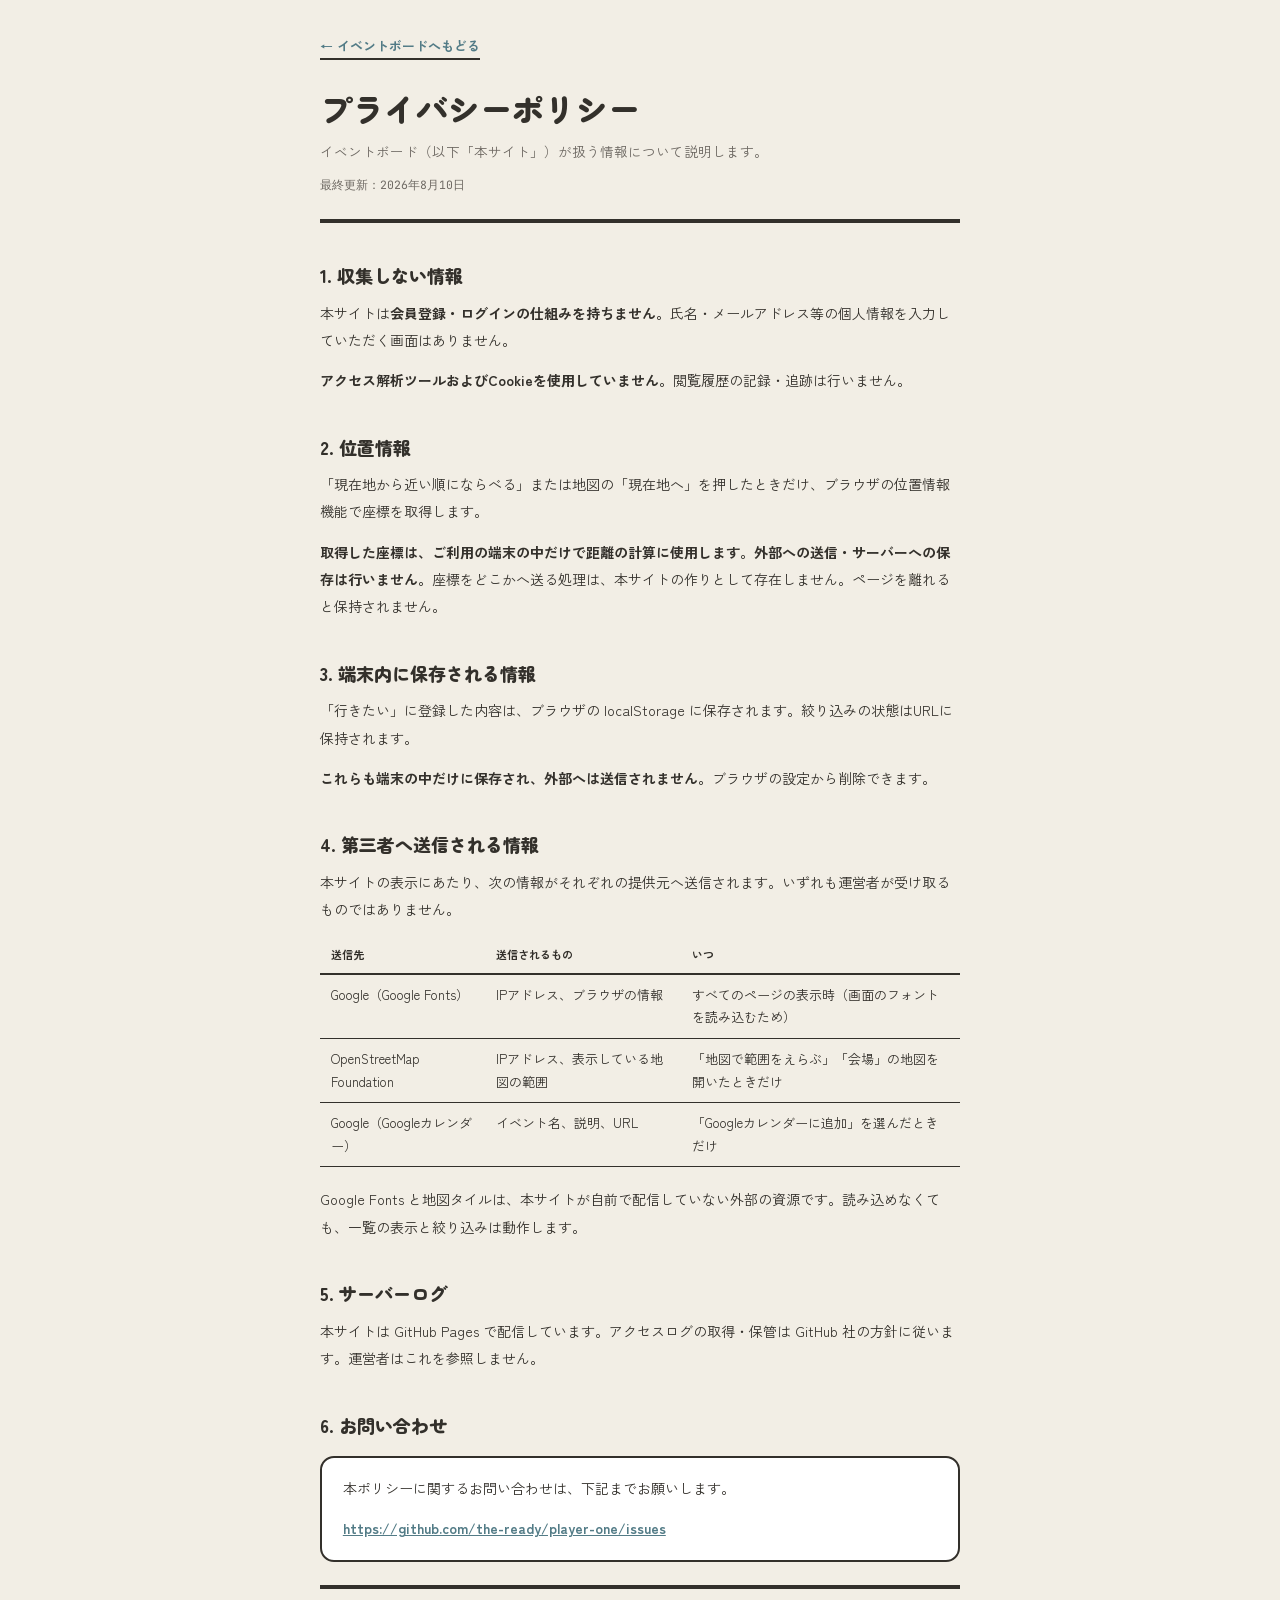
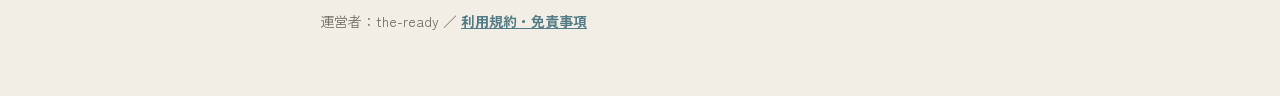
==== privacy.html @ bc2c2dff "init" ====
<!doctype html>
<html lang="ja">
  <head>
    <meta charset="UTF-8" />
    <meta name="color-scheme" content="light" />
    <meta name="viewport" content="width=device-width, initial-scale=1.0" />
    <title>プライバシーポリシー｜イベントボード</title>
    <meta
      name="description"
      content="イベントボードのプライバシーポリシー。位置情報・お気に入りの扱いと、ページの表示にあたって第三者に送信される情報を記載しています。"
    />
    <meta name="theme-color" content="#F1E6CC" />
    <link rel="icon" type="image/svg+xml" href="assets/favicon.svg" />
    <link rel="icon" href="assets/favicon.ico" sizes="any" />
    <link rel="apple-touch-icon" href="assets/apple-touch-icon.png" />

    <link rel="preconnect" href="https://fonts.googleapis.com" />
    <link rel="preconnect" href="https://fonts.gstatic.com" crossorigin />
    <link
      href="https://fonts.googleapis.com/css2?family=Zen+Maru+Gothic:wght@700;900&family=Zen+Kaku+Gothic+New:wght@400;500;700&family=JetBrains+Mono:wght@400;700&display=swap"
      rel="stylesheet"
    />
    <link rel="stylesheet" href="assets/app.css" />
  </head>
  <body>
    <a class="skip-link" href="#mainContent">本文へスキップ</a>

    <main class="legal" id="mainContent">
      <a class="legal-back" href="./">← イベントボードへもどる</a>

      <h1>プライバシーポリシー</h1>
      <p class="legal-lead">
        イベントボード（以下「本サイト」）が扱う情報について説明します。
      </p>
      <p class="legal-updated">最終更新：2026年8月10日</p>

      <h2>1. 収集しない情報</h2>
      <p>
        本サイトは<strong>会員登録・ログインの仕組みを持ちません。</strong>氏名・メールアドレス等の個人情報を入力していただく画面はありません。
      </p>
      <p>
        <strong>アクセス解析ツールおよびCookieを使用していません。</strong
        >閲覧履歴の記録・追跡は行いません。
      </p>

      <h2>2. 位置情報</h2>
      <p>
        「現在地から近い順にならべる」または地図の「現在地へ」を押したときだけ、ブラウザの位置情報機能で座標を取得します。
      </p>
      <p>
        <strong
          >取得した座標は、ご利用の端末の中だけで距離の計算に使用します。外部への送信・サーバーへの保存は行いません。</strong
        >座標をどこかへ送る処理は、本サイトの作りとして存在しません。ページを離れると保持されません。
      </p>

      <h2>3. 端末内に保存される情報</h2>
      <p>
        「行きたい」に登録した内容は、ブラウザの localStorage
        に保存されます。絞り込みの状態はURLに保持されます。
      </p>
      <p>
        <strong>これらも端末の中だけに保存され、外部へは送信されません。</strong
        >ブラウザの設定から削除できます。
      </p>

      <h2>4. 第三者へ送信される情報</h2>
      <p>
        本サイトの表示にあたり、次の情報がそれぞれの提供元へ送信されます。いずれも運営者が受け取るものではありません。
      </p>
      <div class="legal-table-wrap">
        <table>
          <thead>
            <tr>
              <th>送信先</th>
              <th>送信されるもの</th>
              <th>いつ</th>
            </tr>
          </thead>
          <tbody>
            <tr>
              <td>Google（Google Fonts）</td>
              <td>IPアドレス、ブラウザの情報</td>
              <td>すべてのページの表示時（画面のフォントを読み込むため）</td>
            </tr>
            <tr>
              <td>OpenStreetMap Foundation</td>
              <td>IPアドレス、表示している地図の範囲</td>
              <td>「地図で範囲をえらぶ」「会場」の地図を開いたときだけ</td>
            </tr>
            <tr>
              <td>Google（Googleカレンダー）</td>
              <td>イベント名、説明、URL</td>
              <td>「Googleカレンダーに追加」を選んだときだけ</td>
            </tr>
          </tbody>
        </table>
      </div>
      <p>
        Google Fonts
        と地図タイルは、本サイトが自前で配信していない外部の資源です。読み込めなくても、一覧の表示と絞り込みは動作します。
      </p>

      <h2>5. サーバーログ</h2>
      <p>
        本サイトは GitHub Pages で配信しています。アクセスログの取得・保管は
        GitHub 社の方針に従います。運営者はこれを参照しません。
      </p>

      <h2>6. お問い合わせ</h2>
      <div class="callout">
        <p>本ポリシーに関するお問い合わせは、下記までお願いします。</p>
        <p>
          <a
            href="https://github.com/the-ready/player-one/issues"
            target="_blank"
            rel="noopener noreferrer"
            >https://github.com/the-ready/player-one/issues</a
          >
        </p>
      </div>

      <p class="legal-foot">
        運営者：the-ready ／ <a href="terms.html">利用規約・免責事項</a>
      </p>
    </main>
  </body>
</html>
---- assets/app.css ----
/* イベントボード。
   以前は index.html にインラインで持っていたが、1ファイルに CSS 666行と JS 2,290行が
   同居していて、1行直すだけで173KBのファイルが差分に載る状態だった。
   役割ごとに分けて、ブラウザのキャッシュ粒度もレビューの単位もそろえる。 */

:root {
  color-scheme: light;
  --ink: #33302b;
  --paper: #f2eee5;
  --card: #ffffff;
  --line: #33302b;
  --text: #33302b;
  --text-soft: #6b6660;
  --text-faint: #6f6a64;
  --pink: #b3566e;
  --pink-tint: #f0dfe3;
  --sunny: #906d2c;
  --sunny-tint: #f1e6cc;
  --sky: #527b86;
  --sky-tint: #e1eaec;
  --grape: #7b6b9b;
  --grape-tint: #e8e3ef;
  --lime: #637a55;
  --lime-tint: #e4eae0;
  --tangerine: #a36644;
  --tangerine-tint: #f0e1d5;
  --coral: #ac6058;
  --coral-tint: #efdedc;
  --teal: #4b7e72;
  --teal-tint: #deeae7;
  --font-display: "Zen Maru Gothic", sans-serif;
  --font-body: "Zen Kaku Gothic New", sans-serif;
  --font-mono: "JetBrains Mono", monospace;
  /* 最小文字サイズ。日本語は同じptでもラテン文字より潰れるので、
     ラベル・タグ類も11pxを下限にする（以前は9.5〜10pxが混在していた）。 */
  --fs-tag: 11px;
}
/* ダークモード用の上書きは持たない。:root と <meta name="color-scheme"> の
   両方で light を宣言しているため、OSがダークでもUAはライトのまま描画する。 */
* {
  box-sizing: border-box;
}
html,
body {
  margin: 0;
  padding: 0;
  overflow-anchor: none;
}
body {
  background: var(--paper);
  color: var(--text);
  font-family: var(--font-body);
  line-height: 1.6;
  -webkit-font-smoothing: antialiased;
}
a {
  color: inherit;
}
/* ブラウザ既定の button は text-align:center を持つため、地の文と混ぜて
   使う .place-link のようなボタンは、折り返した2行目だけが中央寄せに
   見えてしまう（1行に収まっている間は気づかない）。ボタン全種類で
   まとめて打ち消し、個々のボタンごとに直し忘れる再発を防ぐ。 */
button {
  font-family: inherit;
  cursor: pointer;
  text-align: left;
}
::selection {
  background: var(--pink);
  color: #fff;
}

/* ---------- フォーカス表示 ----------
   以前は :focus-visible のスタイルが1つも無く、検索欄では outline:none で
   フォーカスリングを消したうえ、代替が「右下にずれた影」だけだった。
   白い面にもインク色の面にも見えるよう、白＋インクの二重リングにする
   （選択中のチップは背景がインク色なので、単色のリングだと片方で消える）。 */
:focus-visible {
  outline: 3px solid #fff;
  outline-offset: 0;
  box-shadow: 0 0 0 6px var(--ink);
  border-radius: inherit;
}
/* マウス操作では出さない（クリックのたびにリングが出るのを避ける） */
:focus:not(:focus-visible) {
  outline: none;
}

.skip-link {
  position: absolute;
  left: 0.6rem;
  top: -100px;
  z-index: 100;
  background: var(--ink);
  color: #fff;
  padding: 0.7rem 1.1rem;
  border-radius: 0 0 12px 12px;
  font-weight: 700;
  font-size: 14px;
  text-decoration: none;
  transition: top 0.15s;
}
.skip-link:focus {
  top: 0;
}

/* ---------- header ---------- */
header.pop-header {
  position: relative;
  overflow: hidden;
  background: var(--sunny-tint);
  border-bottom: 4px solid var(--ink);
  padding: 2.6rem clamp(1rem, 4vw, 3rem) 2.2rem;
}
.blob {
  position: absolute;
  border-radius: 50%;
  opacity: 0.35;
  z-index: 0;
}
.b1 {
  width: 120px;
  height: 120px;
  background: var(--pink);
  top: -40px;
  right: 8%;
}
.b2 {
  width: 70px;
  height: 70px;
  background: var(--sky);
  bottom: -20px;
  right: 22%;
}
.b3 {
  width: 46px;
  height: 46px;
  background: var(--grape);
  top: 20px;
  right: 38%;
}
.b4 {
  width: 36px;
  height: 36px;
  background: var(--lime);
  bottom: 10px;
  left: 6%;
}
.header-inner {
  position: relative;
  z-index: 1;
  max-width: 1100px;
  margin: 0 auto;
}
.kicker-pop {
  display: inline-block;
  font-family: var(--font-mono);
  font-size: 11px;
  font-weight: 700;
  letter-spacing: 0.1em;
  background: var(--ink);
  color: #fff;
  padding: 0.3rem 0.7rem;
  border-radius: 999px;
  margin-bottom: 0.7rem;
}
h1.pop-title {
  font-family: var(--font-display);
  font-weight: 900;
  font-size: clamp(30px, 6vw, 52px);
  margin: 0 0 0.5rem;
  color: var(--ink);
  text-shadow: 3px 3px 0 var(--pink-tint);
  letter-spacing: 0.01em;
}
.pop-sub {
  font-size: 14px;
  color: #3a3a2e;
  max-width: 42em;
  margin: 0 0 1.1rem;
  font-weight: 500;
}
/* 背景が --sunny-tint なので --text-faint ではコントラスト比が4.5:1に届かない。
   1段濃い --text-soft（4.58:1）を使う。 */
.pop-disclaimer {
  font-size: 11px;
  color: var(--text-soft);
  max-width: 42em;
  margin: -0.7rem 0 1.1rem;
}
.stat-chips {
  display: flex;
  flex-wrap: wrap;
  gap: 0.6rem;
  align-items: center;
}
/* .tab-chip は押せるので min-height 44px を確保する。隣に並ぶ .stat-chip は
   押せないが、同じ行で高さがずれると不揃いに見えるので同じ寸法にそろえる。 */
.stat-chip {
  display: inline-flex;
  align-items: center;
  min-height: 44px;
  background: #fff;
  border: 3px solid var(--ink);
  border-radius: 999px;
  padding: 0.4rem 1rem;
  font-family: var(--font-mono);
  font-size: 12.5px;
  font-weight: 700;
  box-shadow: 3px 3px 0 var(--ink);
}
.stat-chip b {
  color: var(--pink);
  font-size: 15px;
}
.tab-group {
  display: flex;
  flex-wrap: wrap;
  gap: 0.6rem;
}
.tab-chip {
  display: inline-flex;
  align-items: center;
  min-height: 44px;
  background: #fff;
  border: 3px solid var(--ink);
  border-radius: 999px;
  color: var(--ink);
  padding: 0.4rem 1rem;
  font-family: var(--font-mono);
  font-size: 12.5px;
  font-weight: 700;
  box-shadow: 3px 3px 0 var(--ink);
  cursor: pointer;
}
.tab-chip[aria-selected="true"] {
  background: var(--ink);
  color: #fff;
}
.offline-note {
  margin: 0.7rem 0 0;
  padding: 0.5rem 0.8rem;
  border: 2px solid var(--ink);
  border-radius: 12px;
  background: var(--sky-tint);
  font-size: 12px;
  font-weight: 700;
  max-width: 42em;
}

/* ---------- locate feedback ---------- */
@keyframes btnPulse {
  0%,
  100% {
    opacity: 0.55;
  }
  50% {
    opacity: 0.9;
  }
}
.sort-btn.loading {
  animation: btnPulse 1s ease-in-out infinite;
  opacity: 0.55;
}
@media (prefers-reduced-motion: reduce) {
  .sort-btn.loading {
    animation: none;
    opacity: 0.55;
  }
}

.locate-msg {
  margin-top: 0.65rem;
  padding: 0.8rem 1rem;
  border: 3px solid var(--ink);
  border-radius: 14px;
  font-size: 13px;
  display: none;
  box-shadow: 3px 3px 0 var(--ink);
}
.locate-msg.show {
  display: block;
}
.locate-msg.ok {
  background: var(--lime-tint);
}
.locate-msg.err {
  background: var(--coral-tint);
}
.locate-msg button.inline-link {
  background: none;
  border: none;
  padding: 0.3rem 0;
  font: inherit;
  text-decoration: underline;
  font-weight: 700;
  cursor: pointer;
  color: var(--ink);
}
.region-row {
  display: flex;
  flex-wrap: wrap;
  gap: 0.4rem;
  margin-top: 0.6rem;
}
.region-chip {
  min-height: 40px;
  border: 2px solid var(--ink);
  background: #fff;
  border-radius: 999px;
  padding: 0.38rem 0.9rem;
  font-size: 12.5px;
  font-weight: 700;
  color: var(--text);
}
.region-chip[aria-pressed="true"] {
  background: var(--ink);
  color: #fff;
}

/* ---------- controls ---------- */
.controls {
  position: sticky;
  top: 0;
  z-index: 35;
  background: rgba(242, 238, 229, 0.95);
  backdrop-filter: blur(6px);
  border-bottom: 4px solid var(--ink);
  padding: 0.9rem clamp(1rem, 4vw, 3rem);
  transition:
    padding 0.32s cubic-bezier(0.4, 0, 0.2, 1),
    box-shadow 0.32s ease;
}
.controls.compact {
  padding-top: 0.45rem;
  padding-bottom: 0.45rem;
  box-shadow: 0 3px 10px rgba(0, 0, 0, 0.1);
}
.controls-inner {
  max-width: 1100px;
  margin: 0 auto;
  position: relative;
}
.controls-flex {
  display: flex;
  flex-direction: column;
  transition: gap 0.32s cubic-bezier(0.4, 0, 0.2, 1);
}
.controls.compact .controls-flex {
  flex-direction: row;
  align-items: center;
  gap: 0.5rem;
}
.search-row {
  display: flex;
  margin-bottom: 0.6rem;
  transition: margin 0.32s cubic-bezier(0.4, 0, 0.2, 1);
}
.controls.compact .search-row {
  margin-bottom: 0;
  flex: 0 0 auto;
  order: 2;
}
.search-wrap {
  position: relative;
  display: flex;
  align-items: center;
  justify-content: flex-end;
  width: 100%;
}
input[type="search"] {
  width: 100%;
  min-height: 46px;
  border: 3px solid var(--ink);
  border-radius: 999px;
  background: #fff;
  padding: 0.5rem 1.2rem;
  font-size: 16px;
  color: var(--text);
  font-family: var(--font-body);
  transition:
    min-height 0.32s cubic-bezier(0.4, 0, 0.2, 1),
    padding 0.32s cubic-bezier(0.4, 0, 0.2, 1),
    width 0.32s cubic-bezier(0.4, 0, 0.2, 1);
}
input[type="search"]:focus {
  box-shadow: 3px 3px 0 var(--ink);
}
input[type="search"]:focus-visible {
  box-shadow: 0 0 0 6px var(--ink);
}

/* 縮んだときに出す虫めがねボタン。
   以前は入力欄そのものを32pxに潰してアイコンのように見せていたが、
   「入力欄が消えた」と受け取られるうえ、タッチ目標としても小さすぎた。 */
.search-toggle {
  display: none;
  flex: none;
  align-items: center;
  justify-content: center;
  width: 44px;
  height: 44px;
  min-height: 44px;
  padding: 0;
  border: 2px solid var(--ink);
  background: #fff;
  color: var(--ink);
  border-radius: 50%;
}
@media (min-width: 641px) {
  .controls.compact .search-row {
    width: 200px;
  }
  .controls.compact input[type="search"] {
    width: 200px;
    height: 36px;
    min-height: 36px;
    padding: 0 1rem;
    font-size: 13.5px;
    border-width: 2px;
  }
}
@media (max-width: 640px) {
  .controls.compact .search-toggle {
    display: inline-flex;
    order: 3;
    width: 36px;
    height: 36px;
    min-height: 36px;
  }
  .controls.compact .search-row {
    display: none;
  }
  /* 開いている間は横1行に詰め込まず、検索欄を上・ボタンを下に積む。
     以前は検索欄を絶対配置でバーに重ね、下敷きになる日程・エリア・絞り込みを
     visibility:hidden で隠していた。開いているあいだずっとボタンが消えるため、
     検索したあとそのまま絞り込みへ進めなくなっていた。 */
  .controls.compact.search-open .controls-flex {
    flex-direction: column;
    align-items: stretch;
    gap: 0;
  }
  .controls.compact.search-open .search-row {
    display: flex;
    order: 1;
    margin-bottom: 0.45rem;
  }
  .controls.compact.search-open .control-row {
    order: 2;
    flex: 0 0 auto;
  }
  /* 入力欄が出ているあいだは虫めがねは要らない */
  .controls.compact.search-open .search-toggle {
    display: none;
  }
  .controls.compact.search-open input[type="search"] {
    min-height: 38px;
    font-size: 16px;
    border-width: 2px;
  }
}
.control-row {
  display: flex;
  gap: 0.4rem;
  margin-bottom: 0;
  flex: 1;
  min-width: 0;
  order: 1;
}
.sort-btn {
  flex: 1;
  display: flex;
  align-items: center;
  justify-content: center;
  gap: 0.3rem;
  min-height: 44px;
  border: 2px solid var(--ink);
  background: #fff;
  color: var(--text-soft);
  border-radius: 999px;
  padding: 0.4rem 0.5rem;
  font-size: 12.5px;
  font-weight: 700;
  white-space: nowrap;
  transition:
    background 0.15s,
    color 0.15s,
    min-height 0.32s cubic-bezier(0.4, 0, 0.2, 1),
    padding 0.32s cubic-bezier(0.4, 0, 0.2, 1);
}
.controls.compact .sort-btn {
  min-height: 36px;
  padding: 0.25rem 0.4rem;
  font-size: 12px;
}
.sort-btn svg {
  flex: none;
}
.sort-btn .dir-arrow {
  font-size: 11px;
  min-width: 8px;
}
.sort-btn[aria-pressed="true"] {
  background: var(--ink);
  color: #fff;
  border-color: var(--ink);
}
.sort-btn[aria-expanded="true"] {
  background: var(--sunny-tint);
  border-color: var(--ink);
  color: var(--ink);
}

/* ---------- 適用中の絞り込み ----------
   何が効いているかは常に見えていて、1タップで外せること。
   縮んだ操作バーでも消さない（条件が効いているのに見えないのが一番困る）。 */
.applied-bar {
  display: flex;
  flex-wrap: wrap;
  align-items: center;
  gap: 0.35rem;
  margin-top: 0.55rem;
}
.controls.compact .applied-bar {
  margin-top: 0.4rem;
  flex-wrap: nowrap;
  overflow-x: auto;
  scrollbar-width: none;
  -ms-overflow-style: none;
}
.controls.compact .applied-bar::-webkit-scrollbar {
  display: none;
}
.applied-label {
  font-family: var(--font-mono);
  font-size: var(--fs-tag);
  font-weight: 700;
  color: var(--text-soft);
  letter-spacing: 0.04em;
  flex: none;
}
.applied-chip {
  display: inline-flex;
  align-items: center;
  gap: 0.35rem;
  flex: none;
  min-height: 32px;
  border: 2px solid var(--ink);
  background: var(--sunny-tint);
  color: var(--ink);
  border-radius: 999px;
  padding: 0.15rem 0.6rem;
  font-size: 12px;
  font-weight: 700;
  max-width: 16em;
  overflow: hidden;
  text-overflow: ellipsis;
  white-space: nowrap;
}
.applied-chip span {
  font-size: 14px;
  line-height: 1;
}
.applied-clear {
  flex: none;
  background: none;
  border: none;
  color: var(--text-soft);
  font-size: 12px;
  font-weight: 700;
  text-decoration: underline;
  padding: 0.4rem 0.2rem;
  min-height: 32px;
  white-space: nowrap;
}
.reset-btn {
  background: none;
  border: none;
  color: var(--text-soft);
  font-size: 13px;
  font-weight: 700;
  text-decoration: underline;
  padding: 0.55rem 0.2rem;
  white-space: nowrap;
  min-height: 44px;
}

.popover-backdrop {
  position: fixed;
  inset: 0;
  background: rgba(20, 18, 15, 0.6);
  z-index: 29;
}
/* 操作バー(.controls, z-index:35)は backdrop の上に残す。日程を開いたまま
   エリアや絞り込みへ直接切り替えられないのは、それ自体が使いにくさになる。 */
.popover-panel {
  position: absolute;
  top: calc(100% + 10px);
  left: 0;
  right: 0;
  z-index: 30;
  background: #fff;
  border: 3px solid var(--ink);
  border-radius: 18px;
  padding: 1.1rem 1.15rem 1rem;
  box-shadow: 6px 6px 0 var(--ink);
  max-height: min(70vh, 520px);
  overflow-y: auto;
}
/* デスクトップでは呼び出しボタンの真下に幅を固定して置く（位置は positionPopover が決める）。
   モバイルは left:0/right:0 のまま画面幅いっぱいに広げる。 */
@media (min-width: 641px) {
  .popover-panel {
    right: auto;
    width: 100%;
    max-width: 380px;
  }
}
.popover-panel.show {
  animation: popIn 0.18s ease;
}
@keyframes popIn {
  from {
    opacity: 0;
    transform: translateY(-6px);
  }
  to {
    opacity: 1;
    transform: translateY(0);
  }
}
@media (prefers-reduced-motion: reduce) {
  .popover-panel.show {
    animation: none;
  }
}
.popover-head {
  display: flex;
  justify-content: space-between;
  align-items: center;
  margin-bottom: 0.7rem;
  gap: 0.5rem;
}
.popover-head span {
  font-family: var(--font-mono);
  font-size: 11px;
  font-weight: 700;
  color: var(--text-faint);
  letter-spacing: 0.06em;
  text-transform: uppercase;
}
/* 閉じるボタンは以前26pxで、画面内で最も小さい押しどころだった */
.popover-close {
  background: var(--paper);
  border: 2px solid var(--ink);
  border-radius: 50%;
  width: 44px;
  height: 44px;
  flex: none;
  font-size: 18px;
  line-height: 1;
  color: var(--ink);
  display: flex;
  align-items: center;
  justify-content: center;
  padding: 0;
}
.chip-row {
  display: flex;
  flex-wrap: wrap;
  gap: 0.45rem;
  margin-bottom: 0.55rem;
  align-items: center;
}
.chip-row:last-of-type {
  margin-bottom: 0;
}
.chip-label {
  font-family: var(--font-mono);
  font-size: var(--fs-tag);
  font-weight: 700;
  letter-spacing: 0.06em;
  color: var(--text-faint);
  margin-right: 0.3rem;
  text-transform: uppercase;
}
.chip {
  display: inline-flex;
  align-items: center;
  gap: 0.35rem;
  min-height: 40px;
  border: 2px solid var(--ink);
  background: #fff;
  color: var(--text);
  border-radius: 999px;
  padding: 0.4rem 0.8rem;
  font-size: 13px;
  font-weight: 700;
  transition:
    background 0.1s,
    color 0.1s;
}
.chip[aria-pressed="true"] {
  background: var(--chip-c, var(--ink));
  border-color: var(--chip-c, var(--ink));
  color: var(--chip-tx, #fff);
}
/* 0件の選択肢は押せないことを見た目でも示す（押してから0件と分かるのを避ける） */
.chip[disabled] {
  opacity: 0.35;
  cursor: not-allowed;
}
.chip-count {
  font-family: var(--font-mono);
  font-size: var(--fs-tag);
  font-weight: 700;
  background: rgba(51, 48, 43, 0.1);
  border-radius: 999px;
  padding: 0 0.4rem;
  min-width: 1.6em;
  text-align: center;
}
.chip[aria-pressed="true"] .chip-count {
  background: rgba(255, 255, 255, 0.28);
}
.deal-chip[aria-pressed="true"] {
  --chip-c: var(--coral);
}
.add-chip[aria-pressed="true"] {
  --chip-c: var(--coral);
}
.onsale-chip[aria-pressed="true"] {
  --chip-c: var(--lime);
}
.before-chip[aria-pressed="true"] {
  --chip-c: var(--sky);
}
.limited-chip[aria-pressed="true"] {
  --chip-c: var(--sunny);
}
.fav-chip[aria-pressed="true"] {
  --chip-c: var(--pink);
}
.ended-chip[aria-pressed="true"] {
  --chip-c: var(--text-soft);
}
.result-count {
  font-size: 12px;
  color: var(--text-soft);
  font-family: var(--font-mono);
  margin-top: 0.5rem;
  font-weight: 700;
  max-height: 30px;
  opacity: 1;
  overflow: hidden;
  transition:
    max-height 0.32s cubic-bezier(0.4, 0, 0.2, 1),
    opacity 0.2s ease,
    margin 0.32s cubic-bezier(0.4, 0, 0.2, 1);
}
.controls.compact .result-count {
  max-height: 0;
  opacity: 0;
  margin: 0;
}

/* 並び順の切り替え（3タブ共通） */
.sort-row {
  display: flex;
  flex-wrap: wrap;
  gap: 0.4rem;
  align-items: center;
  margin-bottom: 0.9rem;
  padding-bottom: 0.85rem;
  border-bottom: 2px dashed var(--line);
}

/* ---------- card grid ---------- */
.pane-main {
  max-width: 1100px;
  margin: 0 auto;
  padding: 1.8rem clamp(1rem, 4vw, 3rem) 2.5rem;
}
.grid {
  display: grid;
  grid-template-columns: repeat(auto-fill, minmax(270px, 1fr));
  gap: 1.6rem 1.4rem;
}
.card {
  position: relative;
  display: flex;
  flex-direction: column;
  background: var(--card);
  border: 3px solid var(--ink);
  border-radius: 20px;
  padding: 0;
  box-shadow: 5px 5px 0 var(--ink);
  transition:
    transform 0.15s,
    box-shadow 0.15s;
}
/* content-visibility:auto は使わない。contain:paint を含むため、カードの外へ
   はみ出す .cat-badge / .new-badge が矩形で切り取られてしまう。
   バッジがカードの縁にかかるのはこのデザインの要なので、
   画面外カードの省略より見た目を優先する。 */
.card-body {
  display: flex;
  flex-direction: column;
  flex: 1;
  padding: 1.3rem 1.2rem 1.15rem;
}
/* フェードインは一覧が初めて描画されたときだけ。絞り込みや検索のたびに
   innerHTML を作り直すので、.card に直接かけると打鍵のたびに全カードが
   再生されてちらつく。JS側が .is-entering を一度だけ着けて外す。 */
.grid.is-entering .card {
  opacity: 0;
  animation: cardIn 0.4s ease forwards;
}
/* 手貼りしたような傾きはこのデザインの識別要素なので残すが、
   読みやすさのために角度は浅くする。 */
.grid .card:nth-child(3n + 1) {
  transform: rotate(-0.6deg);
}
.grid .card:nth-child(3n + 2) {
  transform: rotate(0.35deg);
}
.grid .card:nth-child(3n) {
  transform: rotate(-0.25deg);
}
.card:hover {
  transform: translateY(-4px) rotate(0deg);
  box-shadow: 7px 7px 0 var(--ink);
}
.card:focus-within {
  transform: rotate(0deg);
}
@keyframes cardIn {
  to {
    opacity: 1;
  }
}
@media (prefers-reduced-motion: reduce) {
  .grid.is-entering .card {
    animation: none;
    opacity: 1;
  }
  .grid .card {
    transform: none;
  }
}
/* 地図の吹き出しから「このイベントアイテムへ飛ぶ」を押したときに、
   一覧のどのカードに移動したのかが分かるよう、着地点を短く点滅させる。 */
.card.jump-highlight {
  animation: cardJump 1.6s ease-out;
}
@keyframes cardJump {
  0%,
  35% {
    box-shadow: 0 0 0 4px var(--pink);
  }
  100% {
    box-shadow: 3px 3px 0 var(--ink);
  }
}
@media (prefers-reduced-motion: reduce) {
  .card.jump-highlight {
    animation: none;
    box-shadow: 0 0 0 4px var(--pink);
  }
}

mark {
  background: var(--sunny-tint);
  color: inherit;
  padding: 0 0.1em;
  border-radius: 3px;
}

.cat-badge {
  position: absolute;
  top: -14px;
  left: 18px;
  border: 3px solid var(--ink);
  border-radius: 999px;
  padding: 0.22rem 0.75rem;
  font-size: var(--fs-tag);
  font-weight: 700;
  box-shadow: 2px 2px 0 var(--ink);
  font-family: var(--font-body);
  z-index: 2;
}
.new-badge {
  position: absolute;
  top: -14px;
  right: 16px;
  border: 3px solid var(--ink);
  border-radius: 999px;
  padding: 0.22rem 0.7rem;
  font-size: var(--fs-tag);
  font-weight: 700;
  box-shadow: 2px 2px 0 var(--ink);
  background: var(--sunny);
  color: #fff;
  font-family: var(--font-mono);
  letter-spacing: 0.06em;
  z-index: 2;
}
.top-row {
  display: flex;
  justify-content: space-between;
  align-items: flex-start;
  margin-bottom: 0.5rem;
  gap: 0.5rem;
}
.date-txt {
  font-family: var(--font-mono);
  font-size: 12.5px;
  font-weight: 700;
  color: var(--text-soft);
}
/* ライブは単日公演が多く、日付そのものが主情報なので一段大きく出す */
.live-date {
  font-size: 13px;
  color: var(--ink);
}
.badge-stack {
  display: flex;
  flex-direction: column;
  align-items: flex-end;
  gap: 0.25rem;
}
/* 割引率のバッジ（discount_pct）はカード表面には出さない。「くわしく」内の
   価格比較（.pc-saved）に金額差として出るので、上部では開催状況だけで足りる。 */
.status-badge,
.add-badge {
  font-size: var(--fs-tag);
  font-weight: 700;
  padding: 0.16rem 0.55rem;
  border-radius: 999px;
  border: 2px solid var(--ink);
  white-space: nowrap;
}
.add-badge {
  background: var(--coral);
  color: #fff;
}
/* 受付終了は「取れるように見せない」ため、他のステータスとは違う無彩色にする
   （ticket-info.closed と同じグレー。docs/DESIGN.md 第12.3節）。 */
.status-badge.closed-badge {
  background: var(--text-soft);
  color: #fff;
  border-color: var(--text-soft);
}
.card .title {
  font-family: var(--font-display);
  font-size: 16.5px;
  font-weight: 700;
  margin: 0 0 0.4rem;
  line-height: 1.45;
}
/* フェス等の複数出演では、タイトル直下に本文としてラインナップを並べる
   （単独公演はタイトルに名前が出るのでこの行自体を出さない。第12.5節）。 */
.lineup-line {
  font-size: 12.5px;
  color: var(--text-soft);
  font-weight: 700;
  margin: 0 0 0.5rem;
}
.lineup-line mark {
  background: var(--sunny-tint);
}
/* 「ほか148組」の先を開くボタン。出演者行の続きとして読ませたいので、
   独立したボタンではなく文中のリンクの重さで置く（第12.12節）。 */
.lineup-btn {
  display: inline-block;
  margin-left: 0.45rem;
  padding: 0.05rem 0.45rem;
  border: 1.5px solid var(--teal);
  border-radius: 999px;
  background: var(--teal-tint);
  color: var(--teal);
  font: inherit;
  font-size: 11.5px;
  font-weight: 800;
  cursor: pointer;
  white-space: nowrap;
}
.lineup-btn:hover,
.lineup-btn:focus-visible {
  background: var(--teal);
  color: #fff;
}
/* フェスは出演者を列挙せずボタンだけを出す（第12.12節）ので、
   ボタンがこの行の最初（かつ唯一）の要素になったときは、文中リンクとして
   付けていた左マージンを消して隙間を作らない。検索で出演者名がヒットして
   ボタンの前に名前が入るときは、これまでどおり間隔を空ける。 */
.lineup-line > .lineup-btn:first-child {
  margin-left: 0;
}
.card .meta {
  font-size: 12px;
  color: var(--text-soft);
  margin-bottom: 0.6rem;
  font-weight: 500;
}
/* 出典名（source）は go-btn のラベル（「◯◯公式で予約する」）に既に出るので、
   ここでは同じ名前をもう一度出さず、公式サイトへのリンクだけを置く。 */
.card .meta .official-link {
  display: inline;
  color: var(--grape);
  font-weight: 700;
  text-decoration: underline;
  text-underline-offset: 2px;
  font-size: inherit;
}
.card .meta .official-link:hover {
  color: var(--pink);
}
.venue-cap {
  font-family: var(--font-mono);
  font-size: var(--fs-tag);
  color: var(--text-faint);
  font-weight: 700;
}
.dist-badge {
  display: inline-flex;
  align-items: center;
  gap: 0.25rem;
  background: var(--sky-tint);
  border: 2px solid var(--ink);
  border-radius: 999px;
  padding: 0.12rem 0.55rem;
  font-family: var(--font-mono);
  font-size: var(--fs-tag);
  font-weight: 700;
  margin-left: 0.4rem;
}
.cats {
  display: flex;
  flex-wrap: wrap;
  gap: 0.3rem;
  margin-bottom: 0.55rem;
}
.pill-cat {
  font-size: var(--fs-tag);
  font-weight: 700;
  padding: 0.15rem 0.55rem;
  border-radius: 999px;
  border: 1.5px solid var(--ink);
}
.place-link {
  background: none;
  border: none;
  padding: 0;
  font: inherit;
  font-weight: 700;
  color: var(--grape);
  text-decoration: underline;
  text-underline-offset: 2px;
  cursor: pointer;
}
.place-link:hover {
  color: var(--pink);
}
.detail-toggle {
  background: none;
  border: none;
  padding: 0.4rem 0;
  display: inline-flex;
  align-items: center;
  min-height: 44px;
  font-size: 13px;
  font-weight: 700;
  color: var(--text-soft);
  text-decoration: underline;
}
.desc {
  font-size: 12.5px;
  color: var(--text-soft);
  margin: 0.4rem 0 0.7rem;
  padding-top: 0.5rem;
  border-top: 2px dashed var(--line);
  display: none;
}
.desc.open {
  display: block;
}
.desc-body {
  margin: 0;
}
/* ---------- カードの操作（行きたい・共有・カレンダー） ----------
   文字を添えると3つで1行を占領してカードが窮屈になるため、アイコンだけにして
   「くわしく」と同じ行の右端へ寄せる。行を1つも増やさずに済む。 */
.detail-row {
  display: flex;
  align-items: center;
  justify-content: space-between;
  gap: 0.5rem;
  /* 以前はこの下に料金の1行があり、それが主CTAとの間隔も兼ねていた。
     料金を「くわしく」へ移した（第5.6節）ぶん、ここで間隔を持ち直す。
     margin-top:auto でこの行（と直後の「くわしく」本文・主CTA）を
     .card-body の下端に寄せる。同じグリッド行の中で本文の分量が違うカード同士でも、
     お気に入り・共有・カレンダー・主CTAの4つのボタンの下辺が揃うようにするため
     （.card は CSS Grid の stretch で行内の最大高さまで伸びている）。 */
  margin: 0.1rem 0 0.45rem;
  margin-top: auto;
  min-height: 44px;
}
.card-actions {
  display: flex;
  gap: 0.3rem;
  margin-left: auto;
  flex: none;
}
.act-btn {
  display: inline-flex;
  align-items: center;
  justify-content: center;
  width: 38px;
  height: 38px;
  padding: 0;
  border: 2px solid var(--ink);
  background: #fff;
  color: var(--text-soft);
  border-radius: 50%;
}
.act-btn svg {
  flex: none;
}
.act-btn:hover {
  background: var(--paper);
  color: var(--ink);
}
.fav-btn[aria-pressed="true"] {
  background: var(--pink);
  border-color: var(--pink);
  color: #fff;
}
/* Apple Music の ♪ ボタン。フェスの日割りラインナップ内の ♪（.lu-am）と
   同じ塗り（紫）で揃え、遷移先の種類が同じであることを見た目でも示す。 */
.act-btn.am-btn {
  border-color: var(--grape);
  background: var(--grape);
  color: #fff;
  font-size: 15px;
  font-weight: 700;
  text-decoration: none;
}
.act-btn.am-btn:hover {
  background: var(--pink);
  border-color: var(--pink);
  color: #fff;
}
.fav-btn[aria-pressed="true"] svg {
  fill: currentColor;
}

/* カレンダーの追加先えらび。カード内に閉じ込めると端で切れるので body 直下に出す。 */
.cal-menu {
  position: fixed;
  z-index: 90;
  min-width: 15em;
  background: #fff;
  border: 3px solid var(--ink);
  border-radius: 14px;
  box-shadow: 4px 4px 0 var(--ink);
  padding: 0.35rem;
  display: flex;
  flex-direction: column;
  gap: 0.2rem;
}
.cal-menu button {
  display: flex;
  align-items: center;
  gap: 0.5rem;
  width: 100%;
  min-height: 44px;
  background: none;
  border: none;
  border-radius: 10px;
  padding: 0.4rem 0.7rem;
  font-size: 13.5px;
  font-weight: 700;
  color: var(--ink);
  text-align: left;
}
.cal-menu button:hover {
  background: var(--sunny-tint);
}
.cal-menu svg {
  flex: none;
  color: var(--text-soft);
}

.go-btn {
  display: flex;
  align-items: center;
  justify-content: center;
  gap: 0.4rem;
  width: 100%;
  min-height: 46px;
  background: var(--pink);
  color: #fff;
  text-decoration: none;
  font-weight: 700;
  font-size: 14px;
  border: 3px solid var(--ink);
  border-radius: 14px;
  padding: 0.65rem;
  box-shadow: 3px 3px 0 var(--ink);
  transition:
    transform 0.12s,
    box-shadow 0.12s;
}
.go-btn:hover {
  transform: translate(-2px, -2px);
  box-shadow: 5px 5px 0 var(--ink);
}
.go-btn:active {
  transform: translate(1px, 1px);
  box-shadow: 1px 1px 0 var(--ink);
}

.price-compare {
  margin: 0.55rem 0 0;
  padding: 0.55rem 0.7rem;
  border-radius: 10px;
  background: var(--lime-tint);
  border: 1.5px solid var(--ink);
  display: flex;
  flex-direction: column;
  gap: 0.2rem;
  font-size: 12px;
}
.pc-row {
  display: flex;
  align-items: baseline;
  gap: 0.45rem;
  flex-wrap: wrap;
}
.pc-label {
  font-family: var(--font-mono);
  font-size: var(--fs-tag);
  font-weight: 700;
  color: var(--text-soft);
  min-width: 5.5em;
}
.pc-row s {
  color: var(--text-soft);
}
.pc-row b {
  font-size: 14px;
  font-weight: 700;
}
.pc-saved {
  font-size: var(--fs-tag);
  font-weight: 700;
  color: #fff;
  background: var(--coral);
  padding: 0.08rem 0.45rem;
  border-radius: 999px;
}
.pc-checked {
  font-size: var(--fs-tag);
  color: var(--text-soft);
  font-family: var(--font-mono);
}
/* 料金の原文（学生料金・前売など）。「一般2,300円/大学生1,300円/高校生900円、
   前売各200円引き」のように長く折り返すことが多いので、本文側だけ折り返しを許す。 */
.pc-detail-body {
  font-size: 12.5px;
  font-weight: 500;
  color: var(--ink);
  overflow-wrap: anywhere;
}
/* 条件付きの割引（会員限定・特定曜日など）は条件を必ず併記する。
   条件を落とすと「誰でもこの値段で買える」と読めてしまい、出さないより有害になる。 */
.pc-cond {
  font-size: var(--fs-tag);
  font-weight: 700;
  color: var(--ink);
  background: var(--sunny-tint);
  border-radius: 6px;
  padding: 0.15rem 0.4rem;
}
.coupon-note {
  margin: 0.45rem 0 0;
  padding: 0.45rem 0.6rem;
  border-radius: 10px;
  background: var(--sunny-tint);
  border: 1.5px solid var(--ink);
  font-size: 12px;
  font-weight: 500;
  color: var(--ink);
}
.coupon-tag {
  display: inline-block;
  margin-right: 0.4rem;
  padding: 0.08rem 0.45rem;
  border-radius: 999px;
  background: var(--sunny);
  color: #fff;
  font-size: var(--fs-tag);
  font-weight: 700;
}
/* 会場のくわしい情報（駐車場・最寄り駅）。desc-body と同じ地の文トーンで、
   価格比較やクーポンのような色付きブロックにはしない（事実情報であって注意喚起ではないため）。 */
/* ラベル＋値の小さな一覧。会場の補足（最寄り駅・駐車場）と
   日程の補足（予備日・次の開催日）で共用する。 */
.venue-detail,
.fact-list {
  margin: 0.5rem 0 0;
  display: flex;
  flex-direction: column;
  gap: 0.2rem;
  font-size: 12.5px;
  color: var(--ink);
}
.vd-label {
  font-family: var(--font-mono);
  font-size: var(--fs-tag);
  font-weight: 700;
  color: var(--text-soft);
  margin-right: 0.5rem;
}
/* ---------- 受付情報ブロック（3タブ共通） ---------- */
.ticket-info {
  margin: 0.1rem 0 0.6rem;
  padding: 0.5rem 0.65rem;
  border-radius: 10px;
  border: 1.5px solid var(--ink);
  background: #f7f6f3;
  display: flex;
  flex-direction: column;
  gap: 0.18rem;
  font-size: 11.5px;
  font-weight: 700;
  color: var(--ink);
}
.ticket-info.before {
  background: var(--sky-tint);
}
.ticket-info.open {
  background: var(--lime-tint);
}
.ticket-info.urgent {
  background: var(--coral-tint);
}
.ticket-info.closed {
  background: #efeff2;
  color: var(--text-soft);
}
.ti-head {
  display: flex;
  flex-wrap: wrap;
  align-items: center;
  gap: 0.35rem;
  margin-bottom: 0.1rem;
}
.ti-badge {
  padding: 0.1rem 0.5rem;
  border-radius: 999px;
  border: 1.5px solid var(--ink);
  background: var(--ink);
  color: #fff;
  font-size: var(--fs-tag);
  font-weight: 700;
  white-space: nowrap;
}
.ti-label {
  font-size: var(--fs-tag);
  font-weight: 700;
}
.ti-row {
  line-height: 1.45;
}
.ti-row b {
  font-family: var(--font-mono);
  font-size: 12px;
}
.ti-sub {
  font-weight: 500;
  color: var(--text-soft);
}
.ti-limited {
  font-weight: 700;
  padding-top: 0.2rem;
  margin-top: 0.1rem;
  border-top: 1.5px dashed var(--line);
}

/* シリーズ（ツアー／巡回展／特集上映）の他会場 */
.series-others {
  margin: 0.5rem 0 0;
  padding: 0.5rem 0.65rem;
  border-radius: 10px;
  background: var(--grape-tint);
  border: 1.5px solid var(--ink);
  font-size: 11.5px;
}
.series-head {
  font-family: var(--font-mono);
  font-size: var(--fs-tag);
  font-weight: 700;
  letter-spacing: 0.05em;
  color: var(--text-soft);
  display: block;
  margin-bottom: 0.3rem;
}
.series-others ul {
  margin: 0;
  padding-left: 1.1em;
}
.series-others li {
  margin-bottom: 0.28rem;
}
.ts-tag {
  display: inline-block;
  margin-left: 0.35rem;
  padding: 0.02rem 0.4rem;
  border-radius: 999px;
  border: 1.5px solid var(--ink);
  font-size: var(--fs-tag);
  font-weight: 700;
  white-space: nowrap;
  background: #fff;
}
.ts-tag.before {
  background: var(--sky-tint);
}
.ts-tag.open {
  background: var(--lime-tint);
}
.ts-tag.closed {
  background: #efeff2;
  color: var(--text-soft);
  border-color: var(--text-soft);
}
.ts-tag.limited {
  background: var(--sunny);
  color: #fff;
}

/* ---------- venue picker ---------- */
.venue-picker {
  margin-bottom: 0.9rem;
}
.venue-search {
  width: 100%;
  min-height: 44px;
  border: 2px solid var(--ink);
  border-radius: 999px;
  background: #fff;
  padding: 0.4rem 0.9rem;
  font-size: 16px;
  font-family: var(--font-body);
  color: var(--text);
}
.venue-search:focus {
  box-shadow: 2px 2px 0 var(--ink);
}
.venue-search:focus-visible {
  box-shadow: 0 0 0 6px var(--ink);
}
.venue-kinds {
  display: flex;
  flex-wrap: wrap;
  gap: 0.35rem;
  margin: 0.5rem 0 0.45rem;
}
.venue-kind {
  min-height: 40px;
  border: 2px solid var(--ink);
  background: #fff;
  border-radius: 999px;
  padding: 0.2rem 0.7rem;
  font-size: 12px;
  font-weight: 700;
  color: var(--text);
}
.venue-kind[aria-pressed="true"] {
  background: var(--ink);
  color: #fff;
}
/* 会場ピッカーを足したぶんエリアpopover全体が縦に伸びる。都県チップが
   パネルのスクロール外に押し出されすぎないよう、候補リスト側の高さを抑える。 */
.venue-list {
  max-height: 180px;
  overflow-y: auto;
  display: flex;
  flex-direction: column;
  gap: 0.3rem;
}
.venue-opt {
  display: flex;
  align-items: center;
  justify-content: space-between;
  gap: 0.5rem;
  width: 100%;
  min-height: 44px;
  border: 2px solid var(--ink);
  background: #fff;
  border-radius: 12px;
  padding: 0.35rem 0.7rem;
  font-size: 12.5px;
  font-weight: 700;
  color: var(--text);
  text-align: left;
}
.venue-opt[aria-pressed="true"] {
  background: var(--ink);
  color: #fff;
}
.venue-opt .vo-sub {
  font-family: var(--font-mono);
  font-size: var(--fs-tag);
  font-weight: 700;
  opacity: 0.8;
  flex: none;
}
.venue-empty {
  font-size: 12px;
  color: var(--text-soft);
  padding: 0.5rem 0.2rem;
  margin: 0;
}

/* ---------- calendar ---------- */
#datePopoverBody {
  max-width: 340px;
  margin: 0 auto;
}
.cal-presets {
  display: flex;
  flex-wrap: wrap;
  gap: 0.4rem;
  margin-bottom: 0.9rem;
}
.preset-chip {
  min-height: 40px;
  border: 2px solid var(--ink);
  background: #fff;
  border-radius: 999px;
  padding: 0.35rem 0.85rem;
  font-size: 12.5px;
  font-weight: 700;
  color: var(--text);
}
.preset-chip[aria-pressed="true"] {
  background: var(--ink);
  color: #fff;
}
.cal-nav {
  display: flex;
  align-items: center;
  justify-content: space-between;
  margin-bottom: 0.5rem;
  gap: 0.5rem;
}
.cal-nav button {
  width: 40px;
  height: 40px;
  border: 2px solid var(--ink);
  background: #fff;
  border-radius: 50%;
  font-size: 16px;
  line-height: 1;
  color: var(--ink);
  display: flex;
  align-items: center;
  justify-content: center;
  padding: 0;
}
.cal-month {
  font-weight: 700;
  font-size: 14px;
  font-family: var(--font-mono);
}
.cal-grid {
  display: grid;
  grid-template-columns: repeat(7, 1fr);
  gap: 2px;
}
/* role="row" の行はレイアウト上は透過させ、セルを親のグリッドに並べる */
.cal-row {
  display: contents;
}
.cal-dow {
  text-align: center;
  font-size: var(--fs-tag);
  font-weight: 700;
  color: var(--text-soft);
  padding: 0.3rem 0;
  font-family: var(--font-mono);
}
.cal-cell {
  display: block;
}
/* 幅は7分割で決まる（iPhone SE 相当では1列34pxしか取れない）ため、
   高さだけを上げて押しやすくする。正方形は諦めて実用を取る。 */
.cal-day {
  width: 100%;
  min-height: 40px;
  border: none;
  background: transparent;
  border-radius: 8px;
  font-size: 13px;
  font-weight: 700;
  color: var(--text);
  display: flex;
  align-items: center;
  justify-content: center;
  padding: 0;
}
.cal-day.in-range {
  background: var(--sunny-tint);
  border-radius: 0;
}
.cal-day.edge {
  background: var(--ink);
  color: #fff;
  border-radius: 8px;
}
.cal-day.is-today {
  box-shadow: inset 0 0 0 2px var(--pink);
}
.cal-selection {
  margin-top: 0.8rem;
  font-size: 12.5px;
  font-weight: 700;
  color: var(--text-soft);
  display: flex;
  justify-content: space-between;
  align-items: center;
  gap: 0.5rem;
  flex-wrap: wrap;
}
.cal-clear {
  background: none;
  border: none;
  padding: 0.5rem 0;
  font: inherit;
  color: var(--text-soft);
  text-decoration: underline;
  font-weight: 700;
  min-height: 40px;
}
.locate-cta {
  display: flex;
  align-items: center;
  justify-content: center;
  gap: 0.5rem;
  width: 100%;
  min-height: 44px;
  background: var(--ink);
  color: #fff;
  border: 2px solid var(--ink);
  border-radius: 999px;
  font-size: 13.5px;
  font-weight: 700;
  margin-bottom: 0.9rem;
}
.popover-sub {
  font-size: 11px;
  font-weight: 700;
  color: var(--text-soft);
  font-family: var(--font-mono);
  letter-spacing: 0.05em;
  margin: 0 0 0.5rem;
}
.empty-state {
  grid-column: 1/-1;
  text-align: center;
  padding: 3rem 1rem;
  color: var(--text-soft);
}
.empty-state .big {
  font-family: var(--font-display);
  font-size: 22px;
  font-weight: 700;
  display: block;
  margin-bottom: 0.5rem;
}
.empty-state p {
  margin: 0.2rem 0 1rem;
  font-size: 13px;
}
.empty-reset {
  min-height: 44px;
  padding: 0.5rem 1.2rem;
  border: 3px solid var(--ink);
  border-radius: 999px;
  background: #fff;
  color: var(--ink);
  font-size: 13.5px;
  font-weight: 700;
  box-shadow: 3px 3px 0 var(--ink);
}

/* ---------- map ---------- */
.map-cta {
  background: var(--sky);
  border-color: var(--ink);
}
.map-area-status {
  margin: -0.4rem 0 0.9rem;
  padding: 0.55rem 0.7rem;
  border-radius: 10px;
  background: var(--sky-tint);
  border: 1.5px solid var(--ink);
  font-size: 12px;
  font-weight: 500;
}
.map-area-status button {
  background: none;
  border: none;
  padding: 0.3rem 0;
  margin-left: 0.4rem;
  font: inherit;
  font-weight: 700;
  text-decoration: underline;
  color: var(--ink);
}
.map-sheet {
  position: fixed;
  inset: 0;
  z-index: 60;
  display: flex;
  background: rgba(20, 18, 15, 0.55);
}
.map-sheet[hidden] {
  display: none;
}
.map-sheet-inner {
  display: flex;
  flex-direction: column;
  width: 100%;
  height: 100%;
  background: var(--paper);
  overflow: hidden;
}
@media (min-width: 641px) {
  .map-sheet {
    align-items: center;
    justify-content: center;
    padding: 1.5rem 1rem;
  }
  .map-sheet-inner {
    width: min(880px, 100%);
    height: min(88vh, 780px);
    border: 4px solid var(--ink);
    border-radius: 22px;
    box-shadow: 8px 8px 0 var(--ink);
  }
}
.map-sheet-head {
  display: flex;
  align-items: center;
  justify-content: space-between;
  gap: 0.6rem;
  padding: 0.85rem 1rem 0.6rem;
  border-bottom: 3px solid var(--ink);
  background: var(--sky-tint);
}
.map-sheet-head h2 {
  font-family: var(--font-display);
  font-weight: 900;
  font-size: 17px;
  margin: 0;
}
.map-sheet-help {
  margin: 0;
  padding: 0.6rem 1rem;
  font-size: 12px;
  color: var(--text-soft);
  border-bottom: 2px dashed var(--line);
  background: #fff;
}
.map-canvas-wrap {
  position: relative;
  flex: 1;
  min-height: 180px;
}
.map-canvas {
  position: absolute;
  inset: 0;
  z-index: 0;
  background: #e4e1da;
}
.map-ring {
  position: absolute;
  inset: 0;
  z-index: 1;
  pointer-events: none;
  overflow: hidden;
}
.ring-circle {
  position: absolute;
  left: 50%;
  top: 50%;
  transform: translate(-50%, -50%);
  width: var(--ring-size, 60%);
  height: var(--ring-size, 60%);
  border-radius: 50%;
  border: 3px dashed var(--ink);
  background: rgba(179, 86, 110, 0.1);
}
.ring-pin {
  position: absolute;
  left: 50%;
  top: 50%;
  transform: translate(-50%, -100%);
  line-height: 0;
}
/* ピンをタップしたときの吹き出し。Leaflet標準のpopupは使わない。
   標準popupは.map-canvasの内側にあり、常に画面中央に固定される.map-ring
   （地図の外側に別要素として重ねてある）より前面に出せないうえ、地図が動く
   たびに全ピンを描き直す仕組み（refreshMarkers）とかみ合って、自動追従で
   地図が動いた瞬間に自分自身が消えてしまっていた。.map-ringと同じく地図の
   外側の要素として持ち、位置だけをピンの画面座標に合わせることで両方を解決
   する（ui-map.js の openMarkerPopup / positionPopup）。 */
.map-popup {
  position: absolute;
  left: 0;
  top: 0;
  z-index: 3;
  max-width: min(15em, 78%);
  transform: translate(-50%, calc(-100% - 16px));
  background: #fff;
  border: 2.5px solid var(--ink);
  border-radius: 12px;
  box-shadow: 3px 3px 0 var(--ink);
  padding: 0.6rem 0.75rem;
  font-size: 12.5px;
  line-height: 1.5;
}
.map-loading {
  position: absolute;
  left: 50%;
  top: 50%;
  transform: translate(-50%, -50%);
  z-index: 2;
  margin: 0;
  max-width: min(20em, 88%);
  text-align: center;
  background: #fff;
  border: 3px solid var(--ink);
  border-radius: 14px;
  box-shadow: 3px 3px 0 var(--ink);
  padding: 0.7rem 0.9rem;
  font-size: 13px;
  font-weight: 700;
}
.map-sheet-foot {
  border-top: 3px solid var(--ink);
  background: #fff;
  padding: 0.7rem 1rem calc(0.8rem + env(safe-area-inset-bottom, 0px));
}
.map-readout {
  display: flex;
  align-items: baseline;
  gap: 0.6rem;
  flex-wrap: wrap;
  margin-bottom: 0.55rem;
}
.map-radius {
  font-family: var(--font-mono);
  font-size: 12.5px;
  font-weight: 700;
  color: var(--text-soft);
}
.map-hits {
  font-family: var(--font-display);
  font-size: 16px;
  font-weight: 900;
  color: var(--ink);
}
.map-hits b {
  color: var(--pink);
}
.map-actions {
  display: flex;
  gap: 0.45rem;
  flex-wrap: wrap;
}
.map-btn {
  min-height: 44px;
  border: 2.5px solid var(--ink);
  border-radius: 999px;
  padding: 0.45rem 1rem;
  font-size: 13px;
  font-weight: 700;
  background: #fff;
  color: var(--ink);
}
.map-btn.primary {
  flex: 1;
  min-width: 11em;
  background: var(--pink);
  color: #fff;
  font-weight: 700;
  box-shadow: 3px 3px 0 var(--ink);
}
.map-btn.primary:active {
  transform: translate(1px, 1px);
  box-shadow: 1px 1px 0 var(--ink);
}
.map-btn[disabled] {
  opacity: 0.4;
  cursor: not-allowed;
}
@media (max-width: 480px) {
  .map-btn.primary {
    flex: 1 0 100%;
    min-width: 0;
  }
}
.map-note {
  margin: 0.5rem 0 0;
  font-size: 11px;
  color: var(--text-faint);
}
.leaflet-container {
  font-family: var(--font-body);
}
.leaflet-container .leaflet-control-attribution {
  font-size: 11px;
}
/* 「地図で範囲をえらぶ」のピンの吹き出しにある、一覧のカードへ飛ぶボタン。
   見た目はテキストリンクだが、実体は <button>（ページ内の操作であり、
   本当のリンク遷移ではないため）。 */
.popup-goto-item {
  display: inline;
  padding: 0;
  border: 0;
  background: none;
  font: inherit;
  font-weight: 700;
  color: var(--grape);
  text-decoration: underline;
  text-underline-offset: 2px;
  cursor: pointer;
}
.popup-goto-item:hover,
.popup-goto-item:focus-visible {
  color: var(--pink);
}

/* 会場シートの情報欄 */
.venue-info {
  border-top: 3px solid var(--ink);
  background: #fff;
  padding: 0.75rem 1rem calc(0.9rem + env(safe-area-inset-bottom, 0px));
  max-height: 42vh;
  overflow-y: auto;
}
.venue-info .vi-facts {
  font-family: var(--font-mono);
  font-size: 11.5px;
  color: var(--text-soft);
  font-weight: 700;
  margin: 0 0 0.5rem;
}
.venue-info .vi-site {
  margin: 0 0 0.55rem;
}
.venue-info .vi-link {
  font-weight: 700;
  color: var(--grape);
  text-underline-offset: 2px;
}
.venue-info ul {
  margin: 0;
  padding-left: 1.1em;
  font-size: 12.5px;
}
.venue-info li {
  margin-bottom: 0.28rem;
}
.vi-tag {
  display: inline-block;
  margin-right: 0.4rem;
  padding: 0.02rem 0.4rem;
  border-radius: 999px;
  border: 1.5px solid var(--ink);
  background: var(--paper);
  font-size: var(--fs-tag);
  font-weight: 700;
}
.vi-actions {
  margin: 0.7rem 0 0;
}

/* ---------- 出演者シート（フェスの日割りラインナップ・第12.12節） ----------
   骨格は .map-sheet を使い回し、中身だけをここで定義する。 */

/* 日タブ。4日開催でも横に収まるが、それ以上のフェスもあるので横スクロールを許す。 */
.lu-tabs {
  display: flex;
  flex: none; /* 中身が縦に長くても、日タブが潰れて消えないようにする */
  gap: 0.4rem;
  padding: 0.6rem 1rem;
  overflow-x: auto;
  border-bottom: 3px solid var(--ink);
  background: var(--paper);
  scrollbar-width: thin;
}
.lu-tabs[hidden] {
  display: none;
}
.lu-tab {
  flex: none;
  display: flex;
  align-items: center;
  gap: 0.3rem;
  padding: 0.3rem 0.7rem;
  border: 2px solid var(--ink);
  border-radius: 999px;
  background: var(--card);
  font-family: var(--font-mono);
  font-size: 12px;
  font-weight: 800;
  color: var(--ink);
  cursor: pointer;
}
.lu-tab[aria-selected="true"] {
  background: var(--ink);
  color: var(--paper);
}
.lu-tab-count {
  font-size: 10px;
  font-weight: 700;
  opacity: 0.75;
}
.lu-tab-count::before {
  content: "";
}

.lu-body {
  flex: 1;
  overflow-y: auto;
  background: var(--card);
  padding: 0.85rem 1rem calc(1.1rem + env(safe-area-inset-bottom, 0px));
}
.lu-day-head {
  display: flex;
  align-items: baseline;
  gap: 0.5rem;
  margin: 0 0 0.7rem;
  font-family: var(--font-display);
  font-size: 15px;
  font-weight: 900;
}
.lu-day-count {
  font-family: var(--font-mono);
  font-size: 11.5px;
  font-weight: 700;
  color: var(--text-soft);
}
.lu-stage + .lu-stage {
  margin-top: 0.9rem;
}
.lu-stage-head {
  margin: 0 0 0.4rem;
  padding-left: 0.45rem;
  border-left: 4px solid var(--teal);
  font-size: 12.5px;
  font-weight: 800;
  letter-spacing: 0.02em;
}
/* 百組を1列に積むと縦に延々と続くので、幅がある画面では列に割る。 */
.lu-artists {
  list-style: none;
  margin: 0;
  padding: 0;
  display: grid;
  grid-template-columns: repeat(auto-fill, minmax(220px, 1fr));
  gap: 0.1rem 1rem;
}
.lu-artist {
  display: flex;
  align-items: center;
  gap: 0.4rem;
  padding: 0.28rem 0;
  border-bottom: 1px dashed #e3dfd6;
  font-size: 13px;
}
.lu-artist.headliner .lu-name {
  font-weight: 900;
  font-size: 14px;
}
.lu-name {
  flex: 1;
  min-width: 0;
  overflow-wrap: anywhere;
}
.lu-note {
  flex: none;
  font-size: 10.5px;
  font-weight: 700;
  color: var(--text-soft);
}
/* ♪ の遷移先は2種類ある。塗り＝収集時に実在を確かめたアーティストページ、
   輪郭だけ＝Apple Music の検索結果（第12.12節）。同じ見た目にすると、
   検索結果に着地したときに「リンクが間違っている」と受け取られる。 */
.lu-am {
  flex: none;
  display: inline-flex;
  align-items: center;
  justify-content: center;
  width: 22px;
  height: 22px;
  border: 1.5px solid var(--grape);
  border-radius: 50%;
  color: var(--grape);
  background: transparent;
  font-size: 12px;
  line-height: 1;
  text-decoration: none;
}
.lu-am.verified {
  background: var(--grape);
  color: #fff;
}
/* 説明文の中の凡例。♪ の塗り分けと同じ見た目を、小さくして文中に置く。 */
.lu-legend {
  display: inline-flex;
  align-items: center;
  justify-content: center;
  width: 15px;
  height: 15px;
  border: 1.5px solid var(--grape);
  border-radius: 50%;
  color: var(--grape);
  font-size: 9px;
  line-height: 1;
  vertical-align: -2px;
}
.lu-legend.verified {
  background: var(--grape);
  color: #fff;
}
.lu-am:hover,
.lu-am:focus-visible {
  background: var(--grape);
  color: #fff;
}

/* ---------- directory / footer ---------- */
section.directory {
  background: var(--card);
  border-top: 4px solid var(--ink);
  padding: 2.2rem clamp(1rem, 4vw, 3rem) 2.6rem;
}
.directory-inner {
  max-width: 1100px;
  margin: 0 auto;
}
.directory h2 {
  font-family: var(--font-display);
  font-weight: 900;
  font-size: 22px;
  margin: 0 0 0.25rem;
}
.directory .sub {
  font-size: 13px;
  color: var(--text-soft);
  margin-bottom: 1.3rem;
}
.dir-grid {
  display: grid;
  grid-template-columns: repeat(auto-fill, minmax(250px, 1fr));
  gap: 0.8rem;
}
.dir-card {
  border: 2.5px solid var(--ink);
  border-radius: 14px;
  padding: 0.85rem 1rem;
  text-decoration: none;
  display: block;
  transition:
    transform 0.12s,
    box-shadow 0.12s;
  box-shadow: 3px 3px 0 var(--ink);
}
.dir-card:hover {
  transform: translate(-2px, -2px);
  box-shadow: 5px 5px 0 var(--ink);
  background: var(--sunny-tint);
}
.dir-name {
  font-family: var(--font-mono);
  font-size: 12.5px;
  font-weight: 700;
  color: var(--ink);
  margin-bottom: 0.25rem;
  display: flex;
  justify-content: space-between;
}
.dir-role {
  font-size: 11.5px;
  color: var(--text-soft);
}

footer {
  padding: 1.6rem clamp(1rem, 4vw, 3rem) 2.2rem;
  max-width: 1100px;
  margin: 0 auto;
}
footer p {
  font-size: 11.5px;
  color: var(--text-faint);
  max-width: 60em;
  margin: 0 auto 0.4rem;
}
.sr-only {
  position: absolute;
  width: 1px;
  height: 1px;
  padding: 0;
  margin: -1px;
  overflow: hidden;
  clip: rect(0, 0, 0, 0);
  white-space: nowrap;
  border: 0;
}

/* ---------- 法務ページ（terms.html / privacy.html） ----------
   一覧を持たない読み物のページ。JSもCSVも要らないので、index.html とは
   ヘッダーだけ共有して中身は素の文書にしてある。段組みは1本、幅は
   日本語で読みやすい範囲（38em前後）に抑える。 */
.legal {
  max-width: 46rem;
  margin: 0 auto;
  padding: 2rem clamp(1rem, 4vw, 3rem) 3rem;
}
.legal-back {
  display: inline-block;
  font-size: 13px;
  font-weight: 700;
  text-decoration: none;
  border-bottom: 2px solid var(--ink);
  padding-bottom: 1px;
  margin-bottom: 1.6rem;
}
.legal h1 {
  font-family: var(--font-display);
  font-weight: 900;
  font-size: clamp(24px, 5vw, 32px);
  line-height: 1.45;
  margin: 0 0 0.4rem;
}
.legal .legal-lead {
  font-size: 13.5px;
  color: var(--text-soft);
  margin: 0 0 0.6rem;
}
.legal .legal-updated {
  font-family: var(--font-mono);
  font-size: 11.5px;
  color: var(--text-faint);
  margin: 0 0 2rem;
  padding-bottom: 1.4rem;
  border-bottom: 4px solid var(--ink);
}
.legal h2 {
  font-family: var(--font-display);
  font-weight: 900;
  font-size: 18px;
  line-height: 1.6;
  margin: 2.4rem 0 0.6rem;
}
.legal h3 {
  font-size: 14.5px;
  font-weight: 700;
  margin: 1.6rem 0 0.4rem;
}
.legal p,
.legal li {
  font-size: 14px;
  line-height: 1.95;
  margin: 0 0 0.8rem;
}
.legal ul {
  padding-left: 1.2rem;
  margin: 0 0 0.9rem;
}
.legal li {
  margin-bottom: 0.35rem;
}
.legal a {
  color: var(--sky);
  font-weight: 700;
}
/* 権利者向けの窓口。この2つは規約の細目に埋めず、見つけられる形で出す。 */
.legal .callout {
  background: var(--card);
  border: 2px solid var(--ink);
  border-radius: 14px;
  padding: 1.1rem 1.3rem;
  margin: 1rem 0 1.4rem;
}
.legal .callout > :last-child {
  margin-bottom: 0;
}
.legal .callout a {
  word-break: break-all;
}
.legal-table-wrap {
  overflow-x: auto;
  margin: 0 0 1.2rem;
}
.legal table {
  border-collapse: collapse;
  width: 100%;
  min-width: 30rem;
}
.legal th,
.legal td {
  font-size: 13px;
  line-height: 1.75;
  text-align: left;
  vertical-align: top;
  padding: 0.55rem 0.7rem;
  border-bottom: 1px solid var(--line);
}
.legal thead th {
  font-size: var(--fs-tag);
  border-bottom: 2px solid var(--ink);
  white-space: nowrap;
}
.legal-foot {
  margin-top: 2.6rem;
  padding-top: 1.2rem;
  border-top: 4px solid var(--ink);
  font-size: 11.5px;
  color: var(--text-faint);
}

/* ---------- toast / update bar ---------- */
.toast {
  position: fixed;
  left: 50%;
  bottom: calc(1.2rem + env(safe-area-inset-bottom, 0px));
  transform: translateX(-50%) translateY(120%);
  z-index: 80;
  max-width: min(30em, 92vw);
  background: var(--ink);
  color: #fff;
  border-radius: 999px;
  padding: 0.7rem 1.2rem;
  font-size: 13px;
  font-weight: 700;
  box-shadow: 3px 3px 0 rgba(0, 0, 0, 0.25);
  transition:
    transform 0.22s ease,
    opacity 0.22s ease;
  opacity: 0;
  pointer-events: none;
}
.toast.show {
  transform: translateX(-50%) translateY(0);
  opacity: 1;
}
@media (prefers-reduced-motion: reduce) {
  .toast {
    transition: opacity 0.01s;
  }
}
/* 新しい版に入れ替えている間の画面。押させずに自動で読み直すので、
   一瞬で終わっても「何が起きたか分からない」にならないよう理由を出す。 */
.update-overlay {
  position: fixed;
  inset: 0;
  z-index: 95;
  display: flex;
  align-items: center;
  justify-content: center;
  background: var(--paper);
}
.update-overlay[hidden] {
  display: none;
}
.update-overlay-inner {
  display: flex;
  flex-direction: column;
  align-items: center;
  gap: 1rem;
  background: #fff;
  border: 3px solid var(--ink);
  border-radius: 20px;
  box-shadow: 5px 5px 0 var(--ink);
  padding: 1.8rem 2.2rem;
  max-width: min(22em, 88vw);
  text-align: center;
}
.update-overlay p {
  margin: 0;
  font-size: 14px;
  font-weight: 700;
  color: var(--ink);
}
.update-spinner {
  width: 34px;
  height: 34px;
  border-radius: 50%;
  border: 4px solid var(--sunny-tint);
  border-top-color: var(--pink);
  animation: spin 0.8s linear infinite;
}
@keyframes spin {
  to {
    transform: rotate(360deg);
  }
}
@media (prefers-reduced-motion: reduce) {
  .update-spinner {
    animation: none;
    border-top-color: var(--ink);
  }
}

.noscript-note {
  margin: 1.5rem auto;
  max-width: 44em;
  padding: 1rem 1.2rem;
  border: 3px solid var(--ink);
  border-radius: 16px;
  background: var(--coral-tint);
  font-size: 14px;
}

@media (max-width: 520px) {
  .stat-chips {
    gap: 0.4rem;
  }
  .stat-chip {
    font-size: 11px;
    padding: 0.3rem 0.7rem;
  }
}

/* ---------- print ----------
   紙に落とすときは操作系を全部落とし、カードだけを素直に並べる。 */
@media print {
  .controls,
  .popover-backdrop,
  .popover-panel,
  .map-sheet,
  .toast,
  .update-overlay,
  .cal-menu,
  .skip-link,
  .blob,
  .card-actions,
  .tab-group,
  .directory {
    display: none !important;
  }
  body {
    background: #fff;
  }
  header.pop-header {
    background: #fff;
    border-bottom: 2px solid #000;
    padding: 1rem 0;
  }
  .card {
    box-shadow: none;
    border: 1px solid #000;
    break-inside: avoid;
    transform: none !important;
  }
  .grid {
    grid-template-columns: repeat(2, 1fr);
    gap: 0.8rem;
  }
  .desc {
    display: block !important;
  }
  .go-btn {
    box-shadow: none;
    filter: none;
  }
  a[href]::after {
    content: " (" attr(href) ")";
    font-size: 9px;
    word-break: break-all;
  }
}
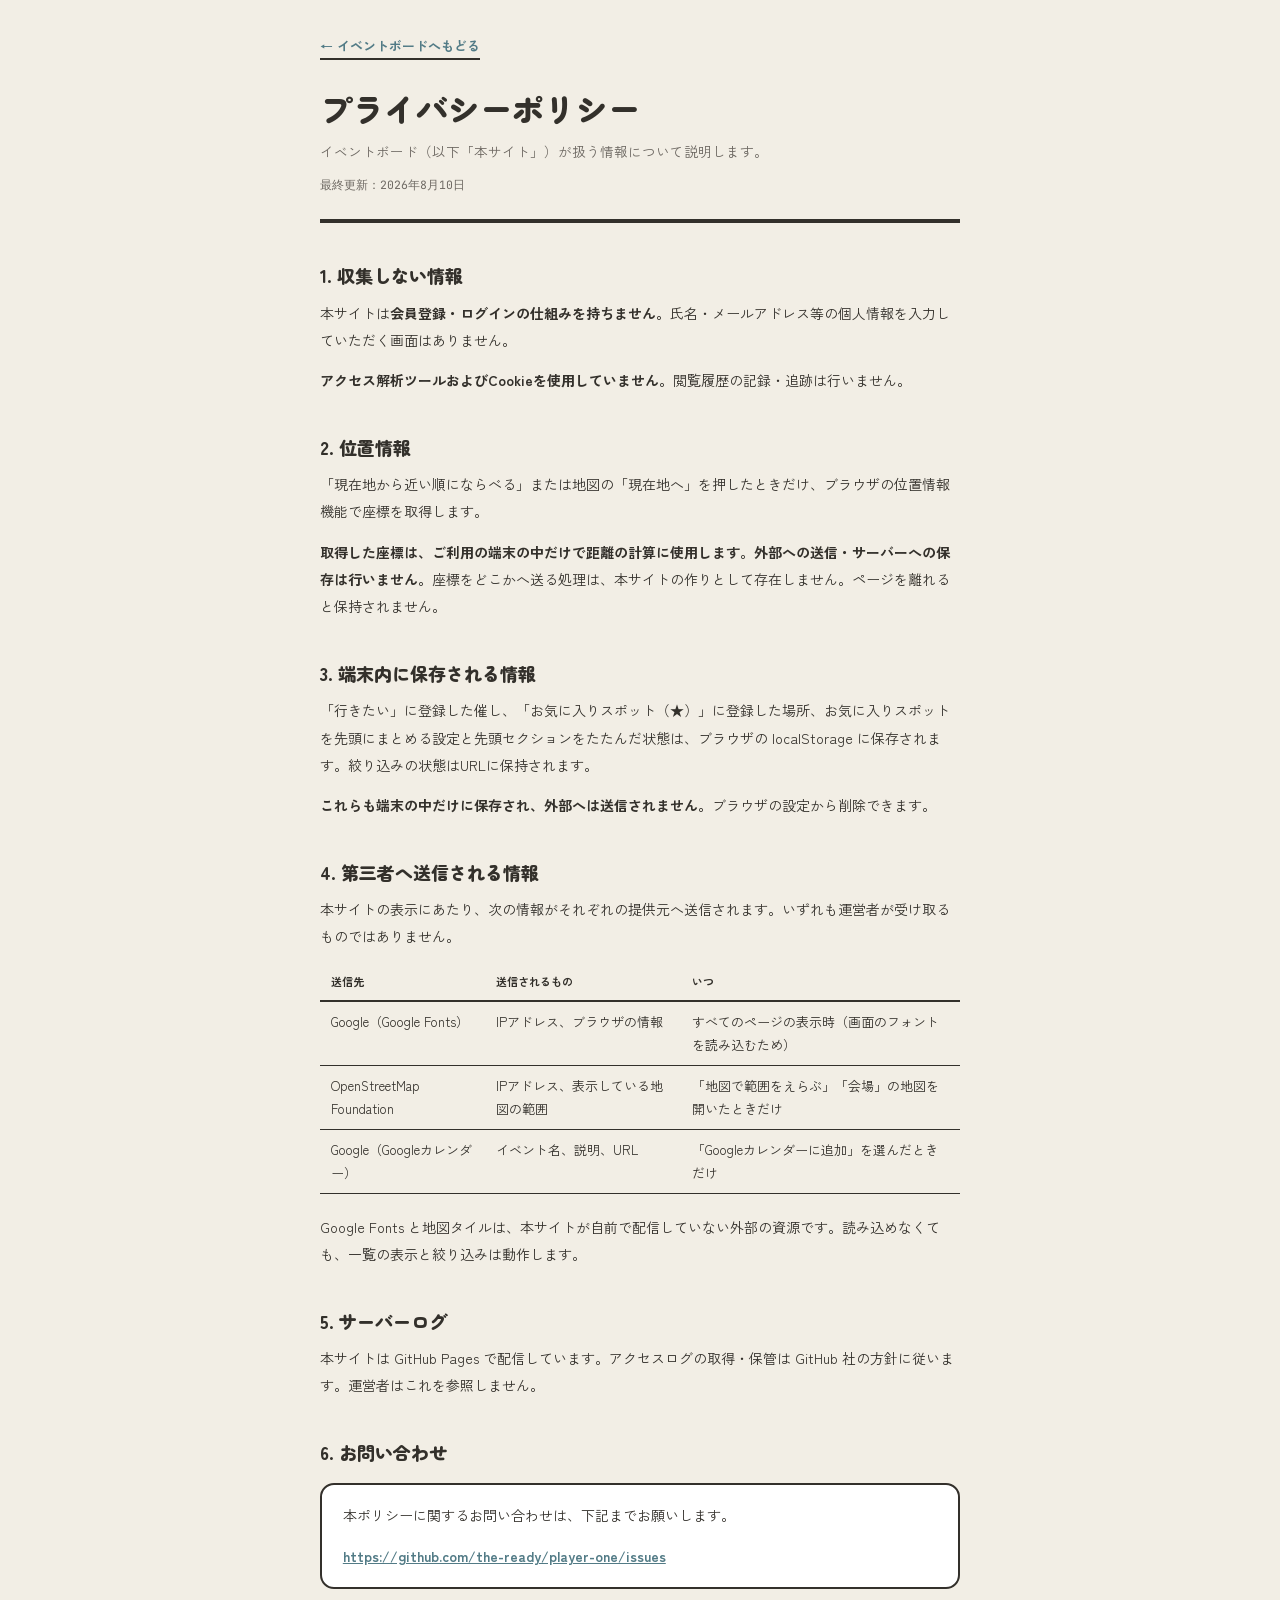
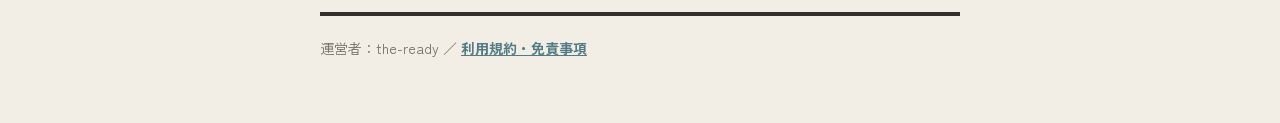
==== commit 75530d63: "お気に入りスポット（★）・駐車場（P）・バーゲンを追加する よく行く場所の催しを先頭にまとめ、車で行けるかを一覧で分かるようにし、 三井アウトレットパーク・ららぽーと・ららテラスの全館セールを載せられ" ====
--- a/privacy.html
+++ b/privacy.html
@@ -55,8 +55,8 @@
 
       <h2>3. 端末内に保存される情報</h2>
       <p>
-        「行きたい」に登録した内容は、ブラウザの localStorage
-        に保存されます。絞り込みの状態はURLに保持されます。
+        「行きたい」に登録した催し、「お気に入りスポット（★）」に登録した場所、お気に入りスポットを先頭にまとめる設定と先頭セクションをたたんだ状態は、ブラウザの
+        localStorage に保存されます。絞り込みの状態はURLに保持されます。
       </p>
       <p>
         <strong>これらも端末の中だけに保存され、外部へは送信されません。</strong
--- a/assets/app.css
+++ b/assets/app.css
@@ -28,6 +28,10 @@
   --coral-tint: #efdedc;
   --teal: #4b7e72;
   --teal-tint: #deeae7;
+  /* 駐車場（P）の標識の青。道路標識の「P」に寄せ、既存の8色と別のものとして見分けさせる。
+     白地の文字・--sign-tint 地の文字のどちらでも本文の基準（4.5:1）を満たす。 */
+  --sign: #1f5a9e;
+  --sign-tint: #e2ebf6;
   --font-display: "Zen Maru Gothic", sans-serif;
   --font-body: "Zen Kaku Gothic New", sans-serif;
   --font-mono: "JetBrains Mono", monospace;
@@ -237,6 +241,33 @@
   background: var(--ink);
   color: #fff;
 }
+/* 持ち越される条件（検索語・日程・エリア・チップ）がある間だけ出す件数バッジ。「押しても0件だった」の逆——他のタブにも
+   当たりがあることを、タブを開き直さずに気づけるようにする（設計書 第4.2.2節）。 */
+.tab-count {
+  display: inline-flex;
+  align-items: center;
+  justify-content: center;
+  min-width: 1.3em;
+  height: 1.3em;
+  margin-left: 0.5em;
+  padding: 0 0.35em;
+  border-radius: 999px;
+  background: var(--pink);
+  color: #fff;
+  font-size: 11px;
+  font-weight: 700;
+}
+.tab-chip[aria-selected="true"] .tab-count {
+  background: #fff;
+  color: var(--ink);
+}
+/* [hidden] とクラスの詳細度が同じ(0,1,0)だと、後にカスケードされる上の
+   display:inline-flex が必ず勝ち、hidden 属性を付けても消えない
+   （検索語が空でも空の丸だけが出続ける不具合になっていた）。
+   属性セレクタを重ねて詳細度(0,2,0)を上げ、確実に勝たせる。 */
+.tab-count[hidden] {
+  display: none;
+}
 .offline-note {
   margin: 0.7rem 0 0;
   padding: 0.5rem 0.8rem;
@@ -246,6 +277,391 @@
   font-size: 12px;
   font-weight: 700;
   max-width: 42em;
+}
+
+/* ---------- ヘッダーの壁紙（dynamic） ----------
+   明石の実際の太陽・月の位置を、端末の時計から毎分1回だけ描き直す
+   （requestAnimationFrame のループは持たない）。
+   位置はすべて % 指定で、ヘッダーの高さ・幅が変わっても比率で追従する。
+   数式・雲や月のかたち・可読性の仕組みは assets/js/wallpaper.js 側にある。
+
+   雲・星は太陽高度をキーにした色を @property 登録した custom property で
+   持つ。素の custom property は補間されず、時間帯が変わる瞬間に
+   パッと切り替わってしまうため。 */
+@property --wp-sky-top {
+  syntax: "<color>";
+  inherits: true;
+  initial-value: #a9d0e2;
+}
+@property --wp-sky-mid {
+  syntax: "<color>";
+  inherits: true;
+  initial-value: #d5e5e2;
+}
+@property --wp-sky-bot {
+  syntax: "<color>";
+  inherits: true;
+  initial-value: #f3ecd9;
+}
+@property --wp-haze {
+  syntax: "<color>";
+  inherits: true;
+  initial-value: #f7d9ae;
+}
+@property --wp-cloud-fill {
+  syntax: "<color>";
+  inherits: true;
+  initial-value: #ffffff;
+}
+@property --wp-cloud-line {
+  syntax: "<color>";
+  inherits: true;
+  initial-value: #33302b;
+}
+@property --wp-cloud-shade {
+  syntax: "<color>";
+  inherits: true;
+  initial-value: #e7e0d2;
+}
+@property --wp-glow {
+  syntax: "<color>";
+  inherits: true;
+  initial-value: #ffd98a;
+}
+
+header.pop-header.wp-on {
+  background: transparent;
+  /* 文字色は空の明るさで切り替える。JSが .wp-night を付け外しする。 */
+  transition: color 0.8s linear;
+}
+.wp {
+  position: absolute;
+  inset: 0;
+  z-index: 0;
+  overflow: hidden;
+  pointer-events: none;
+  transition:
+    --wp-sky-top 1.4s linear,
+    --wp-sky-mid 1.4s linear,
+    --wp-sky-bot 1.4s linear,
+    --wp-haze 1.4s linear,
+    --wp-cloud-fill 1.4s linear,
+    --wp-cloud-line 1.4s linear,
+    --wp-cloud-shade 1.4s linear,
+    --wp-glow 1.4s linear;
+}
+
+.wp-sky {
+  position: absolute;
+  inset: 0;
+  /* 真下向き（180deg）にする。少し傾けると絵に動きが出るが、
+     空の明るい側が太陽と無関係に決まってしまい、
+     日の出前なのに西が明るい、という嘘になる。
+     左右の偏りは下の .wp-haze が太陽のx座標から作る。 */
+  background: linear-gradient(
+    180deg,
+    var(--wp-sky-top) 0%,
+    var(--wp-sky-mid) 52%,
+    var(--wp-sky-bot) 100%
+  );
+}
+/* 太陽の側の地平が暖かくなる。日の出前・日の入り後もしばらく残す
+   （空が白むのは太陽が昇る前から）。 */
+.wp-haze {
+  position: absolute;
+  left: 0;
+  right: 0;
+  bottom: -10%;
+  height: 85%;
+  background: radial-gradient(
+    70% 120% at var(--wp-sun-x, 50%) 100%,
+    var(--wp-haze) 0%,
+    transparent 72%
+  );
+  opacity: var(--wp-haze-a, 0);
+  transition: opacity 1.4s linear;
+}
+
+/* ---- 星 ---- */
+.wp-stars {
+  position: absolute;
+  inset: 0;
+  opacity: var(--wp-star-a, 0);
+  transition: opacity 1.6s linear;
+}
+.star {
+  position: absolute;
+  border-radius: 50%;
+  background: var(--c, #fffaf0);
+  transform: translate(-50%, -50%);
+  transition: opacity 0.9s linear;
+}
+.star.tw {
+  animation: twinkle var(--dur, 4s) ease-in-out var(--dly, 0s) infinite
+    alternate;
+}
+@keyframes twinkle {
+  from {
+    opacity: 0.28;
+  }
+  to {
+    opacity: 1;
+  }
+}
+.sparkle {
+  position: absolute;
+  transform: translate(-50%, -50%);
+  transition: opacity 0.9s linear;
+}
+.sparkle.tw {
+  animation: twinkle var(--dur, 5s) ease-in-out var(--dly, 0s) infinite
+    alternate;
+}
+
+/* ---- 太陽・月 ---- */
+.wp-glow-l {
+  position: absolute;
+  left: var(--wp-sun-x, 50%);
+  top: var(--wp-sun-y, 50%);
+  width: calc(var(--wp-orb) * 6.5);
+  height: calc(var(--wp-orb) * 6.5);
+  transform: translate(-50%, -50%);
+  background: radial-gradient(circle, var(--wp-glow) 0%, transparent 60%);
+  opacity: var(--wp-sun-glow-a, 0);
+  transition:
+    opacity 1.4s linear,
+    left 1.4s linear,
+    top 1.4s linear;
+  animation: breathe 11s ease-in-out infinite alternate;
+}
+@keyframes breathe {
+  from {
+    transform: translate(-50%, -50%) scale(1);
+  }
+  to {
+    transform: translate(-50%, -50%) scale(1.06);
+  }
+}
+.wp-sun {
+  position: absolute;
+  width: var(--wp-orb);
+  height: var(--wp-orb);
+  transform: translate(-50%, -50%);
+  overflow: visible;
+  transition:
+    left 1.4s linear,
+    top 1.4s linear,
+    opacity 1.2s linear;
+}
+/* 月は太陽よりわずかに小さく描く。実際の視直径はほぼ同じだが、
+   同じ大きさだと夜の空では月のほうが大きく見えてしまう。 */
+.wp-moon {
+  position: absolute;
+  width: calc(var(--wp-orb) * 0.84);
+  height: calc(var(--wp-orb) * 0.84);
+  transform: translate(-50%, -50%);
+  overflow: visible;
+  transition:
+    left 1.4s linear,
+    top 1.4s linear,
+    opacity 1.2s linear;
+}
+.wp-sun {
+  left: var(--wp-sun-x, 50%);
+  top: var(--wp-sun-y, 120%);
+  opacity: var(--wp-sun-a, 0);
+}
+.wp-moon {
+  left: var(--wp-moon-x, 50%);
+  top: var(--wp-moon-y, 120%);
+  opacity: var(--wp-moon-a, 0);
+}
+.wp-moon-glow {
+  position: absolute;
+  left: var(--wp-moon-x, 50%);
+  top: var(--wp-moon-y, 120%);
+  width: calc(var(--wp-orb) * 2.6);
+  height: calc(var(--wp-orb) * 2.6);
+  transform: translate(-50%, -50%);
+  background: radial-gradient(
+    circle,
+    rgba(226, 232, 255, 0.34) 0%,
+    rgba(226, 232, 255, 0.1) 42%,
+    transparent 68%
+  );
+  opacity: var(--wp-moon-a, 0);
+  transition:
+    opacity 1.2s linear,
+    left 1.4s linear,
+    top 1.4s linear;
+}
+
+/* ---- 雲 ---- */
+.wp-clouds {
+  position: absolute;
+  inset: 0;
+}
+.cloud {
+  position: absolute;
+  transform: translate(-50%, -50%);
+  will-change: transform;
+}
+.cloud > svg {
+  display: block;
+  overflow: visible;
+  animation: drift var(--dur, 160s) ease-in-out var(--dly, 0s) infinite
+    alternate;
+}
+@keyframes drift {
+  from {
+    transform: translateX(calc(var(--amp, 16px) * -1));
+  }
+  to {
+    transform: translateX(var(--amp, 16px));
+  }
+}
+
+/* ---- 文字の下の霞 ----
+   太陽は仕様どおり左下→中央上→右下を通るので、午前中は必ず見出しの上を
+   横切る。空の色も時間で動く以上、文字色だけで可読性を担保するのは無理がある。
+   昼用と夜用を重ねてクロスフェードしているのは、background-image が
+   transition できないため（色を1枚で補間すると薄明で中間色になって一番読みにくい）。 */
+.wp-veil {
+  position: absolute;
+  inset: 0;
+  transition: opacity 0.9s linear;
+}
+.wp-veil-night {
+  opacity: 0;
+}
+/* 弧はヘッダー全体を使う（全面レイアウト）。文字は幅の半分弱まで伸びるので、
+   横方向に一様な覆いをかける。左側だけを濃く覆う方式は、日の出の輝きが
+   ある側だけが塗り潰されて手つかずの反対側が明るく残り、光源の向きが
+   反転して見えた（実測で右が左の8.8倍）。一様にすれば全体が同じ割合で
+   沈むので、空の明暗差＝太陽の方向は保たれる。濃さで足りないぶんは
+   天体側を hazeOverText() で薄めて補う。 */
+.wp-veil-day {
+  background: rgba(
+    var(--wp-veil-day-rgb, 248, 244, 234),
+    var(--wp-veil-flat-a, 0.4)
+  );
+}
+.wp-veil-night {
+  background: rgba(
+    var(--wp-veil-night-rgb, 13, 18, 38),
+    var(--wp-veil-flat-a, 0.4)
+  );
+}
+header.pop-header.wp-night .wp-veil-day {
+  opacity: 0;
+}
+header.pop-header.wp-night .wp-veil-night {
+  opacity: 1;
+}
+/* 夜の地明かり。日本の夜空は真っ黒にならない。下端をほんのり暖かくすると
+   「暗くした昼」ではなく「夜」に見える。 */
+.wp-citylight {
+  position: absolute;
+  left: 0;
+  right: 0;
+  bottom: 0;
+  height: 36%;
+  background: linear-gradient(
+    0deg,
+    rgba(255, 176, 106, 0.17) 0%,
+    rgba(255, 176, 106, 0) 100%
+  );
+  /* 星と同じ変数で出すと、真夜中まで満照のままになる（消し残った街明かり）。
+     日没直後の残照と、一晩じゅう残る街明かりは別物なので、別の変数で出す。 */
+  opacity: var(--wp-city-a, 0);
+  transition: opacity 1.6s linear;
+}
+
+/* 紙の粒。グラデーションのバンディングを隠しつつ、サイトの刷り物っぽさに寄せる。 */
+.wp-grain {
+  position: absolute;
+  inset: 0;
+  opacity: 0.055;
+  mix-blend-mode: multiply;
+  background-image: url("data:image/svg+xml;utf8,%3Csvg xmlns='http://www.w3.org/2000/svg' width='140' height='140'%3E%3Cfilter id='n'%3E%3CfeTurbulence type='fractalNoise' baseFrequency='0.9' numOctaves='3'/%3E%3C/filter%3E%3Crect width='140' height='140' filter='url(%23n)'/%3E%3C/svg%3E");
+}
+
+/* ---- 夜の文字色 ---- */
+/* 空は --sunny-tint より少し暗いので、既存の --text-soft(#6b6660) だと
+   注記(11px)が4.3:1あたりまで落ちる。dynamic のときだけ1段濃くする。 */
+header.pop-header.wp-on .pop-disclaimer {
+  color: #4f4a43;
+}
+header.pop-header.wp-night h1.pop-title {
+  color: #fbf5e6;
+  text-shadow: 3px 3px 0 #4b3f7a;
+}
+header.pop-header.wp-night .pop-sub {
+  color: #ece5d6;
+}
+header.pop-header.wp-night .pop-disclaimer {
+  color: #c9c2d6;
+}
+header.pop-header.wp-night .kicker-pop {
+  background: #fbf5e6;
+  color: #2a2f52;
+}
+header.pop-header.wp-night .stat-chip,
+header.pop-header.wp-night .tab-chip,
+header.pop-header.wp-night .wp-toggle {
+  border-color: #2a2f52;
+  box-shadow:
+    3px 3px 0 #2a2f52,
+    0 0 0 1.5px rgba(251, 245, 230, 0.85);
+  color: #2a2f52;
+}
+header.pop-header.wp-night .tab-chip[aria-selected="true"] {
+  background: #2a2f52;
+  color: #fff;
+}
+header.pop-header.wp-night .stat-chip b {
+  color: #a8405f;
+}
+
+/* ---- 壁紙切り替えボタン ----
+   static/dynamic を切り替える丸ボタン。サイトの chip と同じ語彙
+   （白地・3px インク枠・3px3px0 の影）を円形に詰めている。 */
+.wp-toggle {
+  position: absolute;
+  top: 1.1rem;
+  right: clamp(1rem, 4vw, 3rem);
+  z-index: 2;
+  width: 44px;
+  height: 44px;
+  padding: 0;
+  display: flex;
+  align-items: center;
+  justify-content: center;
+  background: #fff;
+  border: 3px solid var(--ink);
+  border-radius: 50%;
+  box-shadow: 3px 3px 0 var(--ink);
+  cursor: pointer;
+}
+.wp-toggle svg {
+  width: 24px;
+  height: 24px;
+  overflow: visible;
+}
+/* [hidden] の既定UAスタイルは HTML 要素向けで、SVG 要素には
+   効かない実装があった（属性は付くのに display が block のまま）。
+   ここで明示的に効かせる。 */
+.wp-toggle svg[hidden] {
+  display: none;
+}
+
+@media (prefers-reduced-motion: reduce) {
+  .cloud > svg,
+  .star.tw,
+  .sparkle.tw,
+  .wp-glow-l {
+    animation: none !important;
+  }
 }
 
 /* ---------- locate feedback ---------- */
@@ -726,6 +1142,9 @@
 .deal-chip[aria-pressed="true"] {
   --chip-c: var(--coral);
 }
+.free-chip[aria-pressed="true"] {
+  --chip-c: var(--lime);
+}
 .add-chip[aria-pressed="true"] {
   --chip-c: var(--coral);
 }
@@ -740,6 +1159,12 @@
 }
 .fav-chip[aria-pressed="true"] {
   --chip-c: var(--pink);
+}
+.favspot-chip[aria-pressed="true"] {
+  --chip-c: var(--sunny);
+}
+.parking-chip[aria-pressed="true"] {
+  --chip-c: var(--sign);
 }
 .ended-chip[aria-pressed="true"] {
   --chip-c: var(--text-soft);
@@ -1221,29 +1646,43 @@
   box-shadow: 1px 1px 0 var(--ink);
 }
 
+/* 見出し（通常／料金／比較先サイト名）と値の2列。列幅を固定値で決めると、
+   「通常」「料金」しか並ばない枠では見出しと値の間が間延びし、逆に「asoview!」の
+   ような長い見出しが来ると折り返す。max-content にして、その枠に実際に並んだ
+   見出しの最大幅だけを取らせる。行は display:contents でこのグリッドに参加する。 */
 .price-compare {
   margin: 0.55rem 0 0;
   padding: 0.55rem 0.7rem;
   border-radius: 10px;
   background: var(--lime-tint);
   border: 1.5px solid var(--ink);
-  display: flex;
-  flex-direction: column;
-  gap: 0.2rem;
+  display: grid;
+  grid-template-columns: max-content minmax(0, 1fr);
+  align-items: baseline;
+  column-gap: 0.45rem;
+  row-gap: 0.2rem;
   font-size: 12px;
 }
 .pc-row {
+  display: contents;
+}
+.pc-value {
   display: flex;
   align-items: baseline;
   gap: 0.45rem;
   flex-wrap: wrap;
+  min-width: 0;
+}
+/* 見出しを持たない行（適用条件・確認時点）は2列ぶちぬき */
+.price-compare > .pc-cond,
+.price-compare > .pc-checked {
+  grid-column: 1 / -1;
 }
 .pc-label {
   font-family: var(--font-mono);
   font-size: var(--fs-tag);
   font-weight: 700;
   color: var(--text-soft);
-  min-width: 5.5em;
 }
 .pc-row s {
   color: var(--text-soft);
@@ -1593,6 +2032,12 @@
   padding: 0.3rem 0;
   font-family: var(--font-mono);
 }
+.cal-dow.is-sat {
+  color: var(--sky);
+}
+.cal-dow.is-sun {
+  color: var(--coral);
+}
 .cal-cell {
   display: block;
 }
@@ -1612,6 +2057,16 @@
   justify-content: center;
   padding: 0;
 }
+/* 土日・祝日は文字色だけを変える。選択状態（edge/in-range）の背景と両立させ、
+   選ばれた日は常に edge の白文字を優先させたいので、この2つより先に書く
+   （同じ詳細度なら後に書いたほうが勝つ CSS の性質を利用している）。 */
+.cal-day.is-sat {
+  color: var(--sky);
+}
+.cal-day.is-sun,
+.cal-day.is-holiday {
+  color: var(--coral);
+}
 .cal-day.in-range {
   background: var(--sunny-tint);
   border-radius: 0;
@@ -1684,6 +2139,12 @@
 .empty-state p {
   margin: 0.2rem 0 1rem;
   font-size: 13px;
+}
+.empty-actions {
+  display: flex;
+  flex-wrap: wrap;
+  justify-content: center;
+  gap: 0.7rem;
 }
 .empty-reset {
   min-height: 44px;
@@ -2079,8 +2540,9 @@
 }
 .lu-artist {
   display: flex;
-  align-items: center;
-  gap: 0.4rem;
+  flex-wrap: wrap;
+  align-items: center;
+  gap: 0.15rem 0.4rem;
   padding: 0.28rem 0;
   border-bottom: 1px dashed #e3dfd6;
   font-size: 13px;
@@ -2094,8 +2556,12 @@
   min-width: 0;
   overflow-wrap: anywhere;
 }
+/* note（ゲスト表記など長さの読めない自由記述）を1行目（name・♪）と幅を
+   奪い合わせると name が0幅まで潰れて縦一文字積みになる（第12.12節の実障害）。
+   flex-basis:100% で必ず折り返させ、専用の2行目として全幅を使わせる。 */
 .lu-note {
-  flex: none;
+  flex: 0 0 100%;
+  overflow-wrap: anywhere;
   font-size: 10.5px;
   font-weight: 700;
   color: var(--text-soft);
@@ -2144,6 +2610,82 @@
 .lu-am:focus-visible {
   background: var(--grape);
   color: #fff;
+}
+
+/* ---------- カレンダー追加シート（第5.10節） ----------
+   骨格は .map-sheet を使い回すが、中身は入力欄3つのフォーム1枚しかない。
+   地図・出演者のシートと同じ全高レイアウトにすると、下半分が空白のまま残り、
+   区切り線（.map-sheet-foot の上境界）だけが宙に浮いて見える。
+   内容の高さぶんだけを取るボトムシートにして、区切り線も持たせない。 */
+#calAddSheet {
+  align-items: flex-end;
+}
+#calAddSheet .map-sheet-inner {
+  height: auto;
+  border-top: 4px solid var(--ink);
+  border-radius: 20px 20px 0 0;
+}
+@media (min-width: 641px) {
+  #calAddSheet .map-sheet-inner {
+    width: min(420px, 100%);
+    height: auto;
+    border-radius: 22px;
+  }
+}
+.cal-add-body {
+  background: var(--card);
+  padding: 0.9rem 1rem calc(1.1rem + env(safe-area-inset-bottom, 0px));
+}
+.cal-add-help {
+  margin: 0 0 0.9rem;
+  font-size: 12px;
+  line-height: 1.6;
+  color: var(--text-soft);
+}
+.cal-add-field {
+  display: flex;
+  flex-direction: column;
+  gap: 0.3rem;
+  font-size: 12.5px;
+  font-weight: 700;
+  color: var(--text-soft);
+}
+.cal-add-field label {
+  display: flex;
+  align-items: center;
+  gap: 0.35rem;
+}
+/* 「任意」は見出しの一部ではなく添え書きなので、太さと濃さを落として区別する。 */
+.cal-add-opt {
+  font-size: 10.5px;
+  font-weight: 700;
+  color: var(--text-faint);
+  border: 1.5px solid var(--line);
+  border-radius: 999px;
+  padding: 0.02rem 0.4rem;
+}
+.cal-add-field input {
+  min-height: 44px;
+  border: 2.5px solid var(--ink);
+  border-radius: 10px;
+  background: #fff;
+  padding: 0.4rem 0.7rem;
+  font-size: 15px;
+  font-family: var(--font-body);
+  color: var(--text);
+}
+.cal-add-times {
+  display: flex;
+  gap: 0.7rem;
+  margin-top: 0.75rem;
+}
+.cal-add-times .cal-add-field {
+  flex: 1;
+  min-width: 0;
+}
+.cal-add-submit {
+  width: 100%;
+  margin-top: 1.1rem;
 }
 
 /* ---------- directory / footer ---------- */
@@ -2440,6 +2982,479 @@
   }
 }
 
+/* ---------- 同時開催でまとめたカード（セール）----------
+   関東の複数施設が同じ会期で一斉に行うセールを1枚にまとめたとき、施設ごとに
+   ★・施設名・駐車場バッジを並べる。 */
+.fac-head {
+  display: flex;
+  align-items: center;
+  gap: 0.45rem;
+  margin: 0.05rem 0 0.35rem;
+  font-size: 12px;
+  font-weight: 700;
+  color: var(--ink);
+}
+.fac-tag {
+  padding: 0 0.45rem;
+  border-radius: 999px;
+  background: var(--ink);
+  color: #fff;
+  font-family: var(--font-mono);
+  font-size: var(--fs-tag);
+  letter-spacing: 0.04em;
+}
+.fac-list {
+  list-style: none;
+  margin: 0 0 0.55rem;
+  padding: 0.3rem 0.6rem;
+  display: flex;
+  flex-direction: column;
+  border: 1.5px solid var(--ink);
+  border-radius: 10px;
+  background: #faf8f3;
+  font-size: 12.5px;
+}
+.fac-list li {
+  display: flex;
+  align-items: center;
+  gap: 0.15rem;
+  min-height: 34px;
+}
+.fac-list li.is-fav {
+  font-weight: 700;
+}
+.fac-list .grow {
+  flex: 1;
+}
+.fac-list .pk {
+  margin-left: 0.3rem;
+}
+.fac-list .star-btn {
+  margin: 0 0.1rem 0 -0.2rem;
+  vertical-align: baseline;
+}
+
+/* ---------- 駐車場のバッジ（P）----------
+   タイトルの末尾に置く小さな標識。種類は色と文字の両方で見分けられる（色だけに頼らない）。 */
+.pk {
+  display: inline-flex;
+  align-items: center;
+  justify-content: center;
+  height: 21px;
+  min-width: 21px;
+  margin-left: 0.4rem;
+  padding: 0 5px;
+  border: 2px solid var(--sign);
+  border-radius: 5px;
+  font-family: var(--font-mono);
+  font-size: 12px;
+  font-weight: 800;
+  line-height: 1;
+  letter-spacing: 0;
+  white-space: nowrap;
+  vertical-align: 2px;
+  /* 見出しの太さ・字間を引き継がない */
+  font-style: normal;
+}
+.pk small {
+  margin-left: 2px;
+  font-family: var(--font-body);
+  font-size: 10.5px;
+  font-weight: 700;
+}
+.pk.yes {
+  background: var(--sign);
+  color: #fff;
+}
+.pk.nearby {
+  background: var(--sign-tint);
+  color: var(--sign);
+}
+.pk.no {
+  background: #e6e6ea;
+  border-color: #bdb8b0;
+  color: var(--text-soft);
+}
+/* 当日不可: 通常の「P」を打ち消し線で消さず、文字で「当日不可」と言う。灰色にして「使えない」を伝える */
+.pk.closed {
+  background: #e6e6ea;
+  border-color: #bdb8b0;
+  color: var(--text-soft);
+}
+.pk.temp {
+  background: var(--tangerine);
+  border-color: var(--tangerine);
+  color: #fff;
+}
+.vd-park {
+  display: inline;
+}
+.vd-park .pk {
+  margin: 0 0.45rem 0 0;
+}
+.venue-info .vi-park {
+  display: flex;
+  align-items: center;
+  gap: 0.45rem;
+}
+.venue-info .vi-park .pk {
+  margin: 0;
+}
+
+/* ---------- お気に入りスポット（★）----------
+   ★（場所）は♡（催し1件）と見分けがつくよう、色を変える。♡は pink、★は sunny。 */
+
+/* 会場名の左の☆。見た目は小さく、押せる範囲は ::after で広げる（隣の会場名リンクを
+   押し間違えないよう、広げるのは上下と左だけで右には出さない）。 */
+.place-item {
+  white-space: nowrap;
+}
+.place-item .place-link {
+  white-space: normal;
+}
+.star-btn {
+  position: relative;
+  display: inline-flex;
+  align-items: center;
+  justify-content: center;
+  width: 24px;
+  height: 22px;
+  margin: -2px 2px 0 -3px;
+  padding: 0;
+  vertical-align: -5px;
+  border: 0;
+  background: none;
+  color: var(--text-faint);
+}
+.star-btn::after {
+  content: "";
+  position: absolute;
+  inset: -11px 0 -11px -10px;
+}
+.star-btn svg {
+  width: 19px;
+  height: 19px;
+}
+.star-btn:hover {
+  color: var(--sunny);
+}
+.star-btn[aria-pressed="true"] {
+  color: var(--sunny);
+}
+.star-btn[aria-pressed="true"] svg,
+.star-big[aria-pressed="true"] svg {
+  fill: var(--sunny);
+}
+/* 一覧の行の中では、行の高さを揃えるため押す範囲を行いっぱいにする */
+.venue-row .star-btn,
+.venue-rows .star-btn {
+  flex: none;
+  width: 34px;
+  height: 34px;
+  margin: 0;
+  vertical-align: baseline;
+}
+.venue-row .star-btn::after,
+.venue-rows .star-btn::after {
+  inset: 0;
+}
+.star-big {
+  display: inline-flex;
+  align-items: center;
+  gap: 0.4rem;
+  min-height: 44px;
+  padding: 0.25rem 0.9rem 0.25rem 0.7rem;
+  border: 2px solid var(--ink);
+  border-radius: 999px;
+  background: #fff;
+  color: var(--text);
+  font-size: 13px;
+  font-weight: 700;
+}
+.star-big svg {
+  color: var(--sunny);
+}
+.star-big[aria-pressed="true"] {
+  background: var(--sunny-tint);
+}
+.vi-star {
+  margin: 0 0 0.6rem;
+}
+
+/* エリアの会場一覧：★の列と会場の行を並べる */
+.venue-row {
+  display: flex;
+  align-items: center;
+  gap: 0.3rem;
+}
+.venue-row .venue-opt {
+  flex: 1;
+  min-width: 0;
+}
+.star-pad {
+  flex: none;
+  width: 34px;
+}
+.venue-group {
+  margin: 0.35rem 0 0.1rem;
+  font-family: var(--font-mono);
+  font-size: var(--fs-tag);
+  font-weight: 700;
+  letter-spacing: 0.05em;
+  color: var(--text-faint);
+}
+.venue-group:first-child {
+  margin-top: 0;
+}
+
+/* スポットのシート・管理シートの場所の一覧 */
+.venue-rows,
+.venue-info ul.venue-rows {
+  list-style: none;
+  margin: 0 0 0.7rem;
+  padding: 0;
+  display: flex;
+  flex-direction: column;
+  gap: 0.3rem;
+}
+.venue-rows li,
+.venue-info .venue-rows li {
+  display: flex;
+  align-items: center;
+  gap: 0.3rem;
+  margin: 0;
+  min-height: 44px;
+  padding: 0.15rem 0.6rem 0.15rem 0.3rem;
+  border: 2px solid var(--ink);
+  border-radius: 12px;
+  background: #fff;
+}
+.vr-main {
+  display: flex;
+  flex-direction: column;
+  min-width: 0;
+  line-height: 1.45;
+}
+.vr-name {
+  font-size: 13px;
+  font-weight: 700;
+}
+.vr-main small {
+  font-size: 11.5px;
+  color: var(--text-soft);
+}
+/* 店舗が何十もあるチェーンは、枠の中でスクロールさせる（シート全体を押し下げない） */
+.vr-scroll {
+  max-height: 11.5rem;
+  overflow-y: auto;
+}
+.fav-sheet-body {
+  flex: 1;
+  overflow-y: auto;
+  background: var(--card);
+  padding: 0.85rem 1rem calc(1.1rem + env(safe-area-inset-bottom, 0px));
+}
+
+/* 一覧の先頭セクション。グリッドの全列にまたがる */
+.fav-head,
+.fav-note,
+.fav-more,
+.list-divider,
+.chain-row {
+  grid-column: 1 / -1;
+}
+.fav-head {
+  display: flex;
+  flex-wrap: wrap;
+  align-items: center;
+  justify-content: space-between;
+  gap: 0.4rem 0.8rem;
+  padding: 0.55rem 0.7rem 0.55rem 0.9rem;
+  border: 3px solid var(--ink);
+  border-radius: 14px;
+  background: var(--sunny-tint);
+  box-shadow: 3px 3px 0 var(--ink);
+}
+.fh-main {
+  display: flex;
+  flex-wrap: wrap;
+  align-items: baseline;
+  gap: 0.1rem 0.7rem;
+  min-width: 0;
+}
+.fh-title {
+  font-family: var(--font-display);
+  font-weight: 900;
+  font-size: 15px;
+}
+.fh-star {
+  color: var(--sunny);
+  margin-right: 0.3rem;
+}
+.fh-count {
+  font-family: var(--font-mono);
+  font-size: var(--fs-tag);
+  font-weight: 700;
+  color: var(--text-soft);
+}
+.fh-acts {
+  display: flex;
+  gap: 0.4rem;
+}
+.mini-btn {
+  min-height: 36px;
+  padding: 0.15rem 0.85rem;
+  border: 2px solid var(--ink);
+  border-radius: 999px;
+  background: #fff;
+  color: var(--text);
+  font-size: 12.5px;
+  font-weight: 700;
+}
+.mini-btn:hover {
+  background: var(--paper);
+}
+.fav-note {
+  margin: 0;
+  padding: 0.55rem 0.8rem;
+  border: 2px dashed var(--ink);
+  border-radius: 12px;
+  background: #fff;
+  font-size: 12.5px;
+  color: var(--text-soft);
+}
+.fav-more {
+  display: flex;
+  justify-content: center;
+}
+.list-divider {
+  display: flex;
+  align-items: center;
+  gap: 0.7rem;
+  margin: 0.4rem 0 0;
+  font-family: var(--font-display);
+  font-size: 13.5px;
+  font-weight: 700;
+  color: var(--text-soft);
+}
+.list-divider::before,
+.list-divider::after {
+  content: "";
+  flex: 1;
+  border-top: 2px dashed var(--line);
+}
+.list-divider .n {
+  font-family: var(--font-mono);
+  font-size: var(--fs-tag);
+}
+
+/* チェーンの新作のまとめ行（映画。劇場を★にした人への案内） */
+.chain-row {
+  display: flex;
+  flex-direction: column;
+  gap: 0.45rem;
+  padding: 0.8rem 0.95rem;
+  border: 3px dashed var(--ink);
+  border-radius: 16px;
+  background: #fff;
+}
+.chain-head {
+  font-family: var(--font-display);
+  font-size: 14.5px;
+  font-weight: 700;
+  line-height: 1.5;
+}
+.chain-head small {
+  margin-left: 0.4rem;
+  font-family: var(--font-mono);
+  font-size: var(--fs-tag);
+  color: var(--text-soft);
+}
+.chain-row p {
+  margin: 0;
+  font-size: 12px;
+  color: var(--text-soft);
+  line-height: 1.6;
+}
+.chain-acts {
+  display: flex;
+  flex-wrap: wrap;
+  gap: 0.4rem;
+}
+.chip-btn {
+  display: inline-flex;
+  align-items: center;
+  min-height: 40px;
+  padding: 0.2rem 0.85rem;
+  border: 2px solid var(--ink);
+  border-radius: 999px;
+  background: #fff;
+  color: var(--ink);
+  font-size: 12.5px;
+  font-weight: 700;
+  text-decoration: none;
+}
+.chip-btn:hover {
+  background: var(--paper);
+}
+
+/* ★を付け外ししたときの案内（ボタン付き）。文字だけの .toast とは別。 */
+.fav-toast {
+  position: fixed;
+  left: 50%;
+  bottom: calc(1.2rem + env(safe-area-inset-bottom, 0px));
+  z-index: 81;
+  width: min(32em, 92vw);
+  display: flex;
+  flex-direction: column;
+  gap: 0.5rem;
+  padding: 0.75rem 1rem;
+  border-radius: 18px;
+  background: var(--ink);
+  color: #fff;
+  font-size: 13px;
+  font-weight: 700;
+  line-height: 1.55;
+  box-shadow: 3px 3px 0 rgba(0, 0, 0, 0.25);
+  transform: translateX(-50%) translateY(140%);
+  opacity: 0;
+  transition:
+    transform 0.22s ease,
+    opacity 0.22s ease;
+}
+.fav-toast[hidden] {
+  display: none;
+}
+.fav-toast.show {
+  transform: translateX(-50%) translateY(0);
+  opacity: 1;
+}
+.ft-acts {
+  display: flex;
+  flex-wrap: wrap;
+  justify-content: flex-end;
+  gap: 0.4rem;
+}
+.ft-acts button {
+  min-height: 40px;
+  padding: 0.15rem 0.95rem;
+  border: 2px solid #fff;
+  border-radius: 999px;
+  background: transparent;
+  color: #fff;
+  font-size: 12.5px;
+  font-weight: 700;
+}
+.ft-acts button.primary {
+  background: #fff;
+  color: var(--ink);
+}
+@media (prefers-reduced-motion: reduce) {
+  .fav-toast {
+    transition: opacity 0.01s;
+  }
+}
+
 /* ---------- print ----------
    紙に落とすときは操作系を全部落とし、カードだけを素直に並べる。 */
 @media print {
@@ -2448,10 +3463,13 @@
   .popover-panel,
   .map-sheet,
   .toast,
+  .fav-toast,
   .update-overlay,
   .cal-menu,
   .skip-link,
   .blob,
+  .wp,
+  .wp-toggle,
   .card-actions,
   .tab-group,
   .directory {
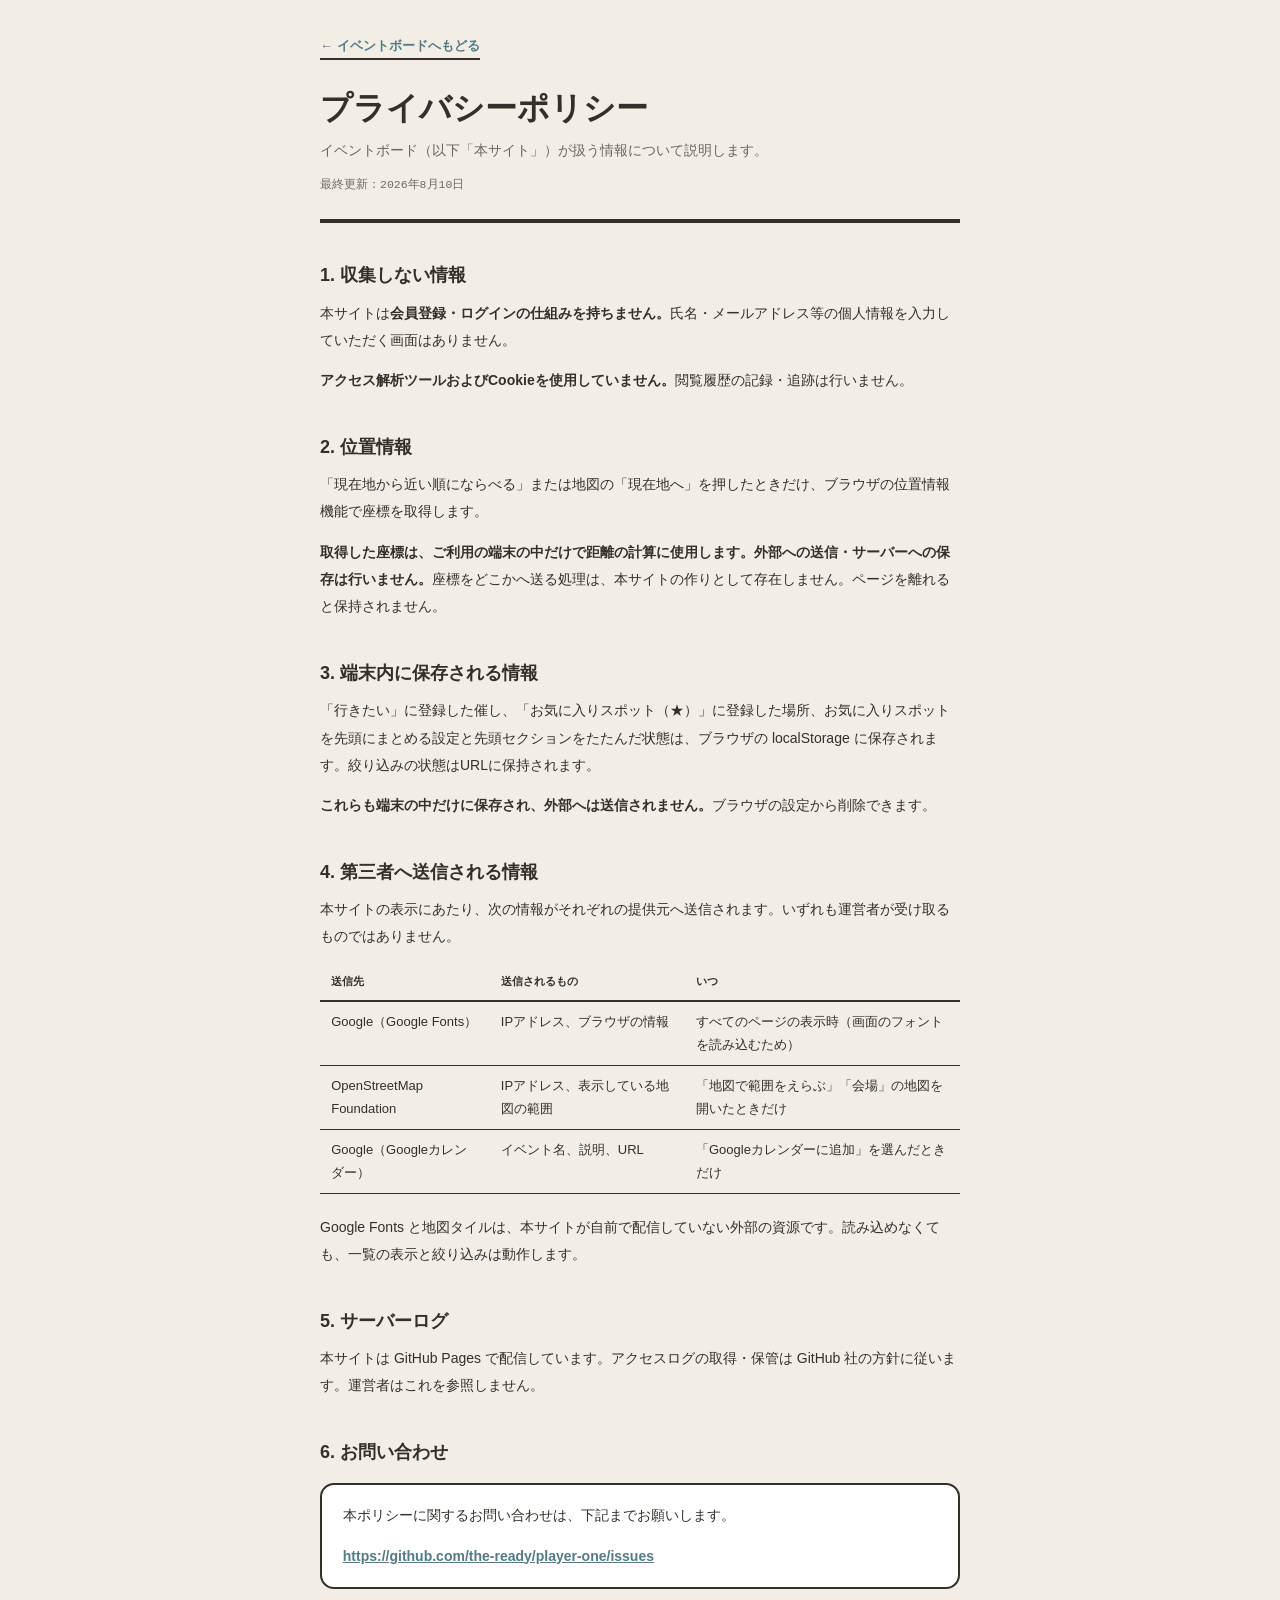
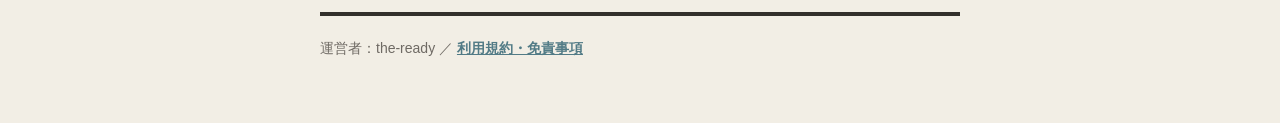
==== commit 882a788e: "画面の描き直しを減らして軽くし、CSP と URL 判定の抜けを塞ぐ - 起動時の一覧の描画を3回から1回にし、同じHTMLなら一覧を差し替えない - データの取得を no-cache にして、変わっ" ====
--- a/privacy.html
+++ b/privacy.html
@@ -4,6 +4,11 @@
     <meta charset="UTF-8" />
     <meta name="color-scheme" content="light" />
     <meta name="viewport" content="width=device-width, initial-scale=1.0" />
+    <!-- index.html と同じ制限（理由は index.html の同じ箇所） -->
+    <meta
+      http-equiv="Content-Security-Policy"
+      content="default-src 'self'; script-src 'self'; style-src 'self' 'unsafe-inline' https://fonts.googleapis.com; font-src https://fonts.gstatic.com; img-src 'self' data: https://tile.openstreetmap.org; connect-src 'self'; object-src 'none'; base-uri 'none'; form-action 'none'"
+    />
     <title>プライバシーポリシー｜イベントボード</title>
     <meta
       name="description"
--- a/assets/app.css
+++ b/assets/app.css
@@ -8,6 +8,14 @@
   --ink: #33302b;
   --paper: #f2eee5;
   --card: #ffffff;
+  /* 色つきの塗り（タグ・ボタン）の上の文字。夜のカードでは淡い塗りに合わせて濃い色になる */
+  --on-accent: #ffffff;
+  /* 操作部品（ボタン・チップ・入力欄）の塗りと、ポップアップ・シートの地。空モードでは時間帯の色になる */
+  --surface: #ffffff;
+  --sheet: #ffffff;
+  /* 色のない状態バッジ（終了・通年など）の地。夜の暗い面では暗い灰藍に差し替える */
+  --neutral-bg: #efeff2;
+  --neutral-bg-2: #e6e6ea;
   --line: #33302b;
   --text: #33302b;
   --text-soft: #6b6660;
@@ -78,12 +86,21 @@
    以前は :focus-visible のスタイルが1つも無く、検索欄では outline:none で
    フォーカスリングを消したうえ、代替が「右下にずれた影」だけだった。
    白い面にもインク色の面にも見えるよう、白＋インクの二重リングにする
-   （選択中のチップは背景がインク色なので、単色のリングだと片方で消える）。 */
+   （選択中のチップは背景がインク色なので、単色のリングだと片方で消える）。
+   ボタンやタブは自前の box-shadow（右下にずらした影）を持つので、!important で
+   リングを優先する。優先しないと外側のインクのリングが消え、白い縁取りだけが
+   淡い地に溶けて、昼・朝・夕のフォーカスが見えなくなる（WCAG 2.2 の 1.4.11）。 */
 :focus-visible {
   outline: 3px solid #fff;
   outline-offset: 0;
-  box-shadow: 0 0 0 6px var(--ink);
+  box-shadow: 0 0 0 6px var(--ink) !important;
   border-radius: inherit;
+}
+/* 入力欄の案内文字。ブラウザ既定の灰色（#757575）は淡い地で 4.5:1 に届かないので、
+   補助の文字色にそろえる（Firefox は既定で透明度も下げるので 1 にする） */
+::placeholder {
+  color: var(--text-soft);
+  opacity: 1;
 }
 /* マウス操作では出さない（クリックのたびにリングが出るのを避ける） */
 :focus:not(:focus-visible) {
@@ -203,8 +220,9 @@
 .stat-chip {
   display: inline-flex;
   align-items: center;
+  column-gap: 0.4em;
   min-height: 44px;
-  background: #fff;
+  background: var(--surface);
   border: 3px solid var(--ink);
   border-radius: 999px;
   padding: 0.4rem 1rem;
@@ -226,7 +244,7 @@
   display: inline-flex;
   align-items: center;
   min-height: 44px;
-  background: #fff;
+  background: var(--surface);
   border: 3px solid var(--ink);
   border-radius: 999px;
   color: var(--ink);
@@ -637,7 +655,7 @@
   display: flex;
   align-items: center;
   justify-content: center;
-  background: #fff;
+  background: var(--surface);
   border: 3px solid var(--ink);
   border-radius: 50%;
   box-shadow: 3px 3px 0 var(--ink);
@@ -661,6 +679,415 @@
   .sparkle.tw,
   .wp-glow-l {
     animation: none !important;
+  }
+}
+
+/* ---------- ページ背景（空モードのとき） ----------
+   ヘッダーの空と同じ太陽高度から page-sky.js が背景色を決める。水玉モードでは
+   .sky-page が付かないので、このブロックは何もしない（従来どおりの紙色）。
+   色は @property で登録して、薄明の切り替えをゆっくり移す（登録に未対応の
+   ブラウザでは即座に切り替わるだけ）。 */
+@property --page-bg {
+  syntax: "<color>";
+  inherits: true;
+  initial-value: #f2eee5;
+}
+@property --page-bg-2 {
+  syntax: "<color>";
+  inherits: true;
+  initial-value: #f2eee5;
+}
+@property --page-text {
+  syntax: "<color>";
+  inherits: true;
+  initial-value: #6b6660;
+}
+/* 読み込み直後に紙色から空の色へ移る様子が見えないよう、遷移は最初の描画のあと（.sky-anim）から */
+html.sky-page {
+  --page-text: #3f3b36;
+  /* 操作部品の塗りは、ページの背景を白で薄めた色。ポップアップ・シートの地はページの背景そのもの */
+  --surface: color-mix(in srgb, var(--page-bg-2) 40%, #fff);
+  --sheet: var(--page-bg);
+}
+html.sky-page.sky-anim {
+  transition:
+    --page-bg 1.6s linear,
+    --page-bg-2 1.6s linear,
+    --page-text 1.6s linear;
+}
+html.sky-page body {
+  background: var(--page-bg);
+  background-image: linear-gradient(
+    180deg,
+    var(--page-bg-2) 0,
+    var(--page-bg) 700px
+  );
+}
+html.sky-page .controls {
+  --bar-bg: var(--page-bg-2);
+}
+/* 夜は灰みの藍の地に、昼と同じ明るいカードを置く。カードも暗くすると不気味になるので、
+   カードの地は青みのある白のまま、色の道具（9色・インク）だけを夜空の藍で少し冷やす。
+   ヘッダーは自前の夜用の色を持つので対象にしない。 */
+html.sky-night {
+  --page-text: #e8e6f3;
+  --surface: #2b3365;
+  /* 夜は背景をいちばん暗くし、カード・ポップアップ・シートはそれより明るい藍にする（カードが浮いて見える） */
+  --sheet: #2b3365;
+}
+html.sky-night body > :not(.pop-header) {
+  --card: #efeef6;
+  --ink: #232640;
+  --line: #232640;
+  --text: #2b2d42;
+  --pink: #a2536d;
+  --pink-tint: #daccd4;
+  --sunny: #846734;
+  --sunny-tint: #dbd2c0;
+  --sky: #4f7382;
+  --sky-tint: #cdd6dc;
+  --grape: #726594;
+  --grape-tint: #d3cfdf;
+  --lime: #5d7257;
+  --lime-tint: #d0d6d1;
+  --tangerine: #946149;
+  --tangerine-tint: #dacec8;
+  --coral: #9c5c5a;
+  --coral-tint: #d9cbce;
+  --teal: #497570;
+  --teal-tint: #cad6d8;
+  --sign: #235696;
+  --sign-tint: #ced6e5;
+}
+/* 地の上に直接のる文字。空の色は紙色より濃いので、灰色の補助色（--text-soft）のままだと
+   読めない。昼は濃い色、夜は明るい色にして、どちらも --page-text で切り替える */
+html.sky-page :is(.result-count, .list-divider, .empty-state),
+html.sky-page footer p {
+  color: var(--page-text);
+}
+
+html.sky-page section.directory {
+  --text-soft: #5f5a54;
+  --text-faint: #5f5a54;
+}
+html.sky-page .stat-chip b {
+  color: #a04d65;
+}
+/* 昼の空モードのポップアップ・シート。地がページの背景（白より暗い淡い色）になるぶん、
+   アクセントの色を文字に使う部品（土日・リンク・★）や、補助の灰色の文字の対比が
+   4.0〜4.4 まで下がる。アクセントはインクへ3割5分寄せ、灰色は濃くして 4.5:1 以上に戻す
+   （夕方の薄明でも保てる値）。ヘッダーの更新日のピンクも同じ理由で濃くしている */
+html.sky-page
+  :is(
+    .popover-panel,
+    .map-sheet-inner,
+    .cal-menu,
+    .update-overlay-inner,
+    .fav-head,
+    .chain-row
+  ) {
+  --text-soft: #5f5a54;
+  --text-faint: #5f5a54;
+  --pink: #864957;
+  --sunny: #6f582c;
+  --sky: #476166;
+  --grape: #625674;
+  --lime: #526046;
+  --tangerine: #7c533b;
+  --coral: #824f48;
+  --teal: #436359;
+}
+/* 昼の空モードの日程・エリア・絞り込み。ページの背景よりさらに淡くして、開いた面が手前に浮くようにする */
+html.sky-page:not(.sky-night) .popover-panel {
+  --sheet: color-mix(in srgb, var(--page-bg) 40%, #fff);
+  --surface: color-mix(in srgb, var(--page-bg-2) 24%, #fff);
+}
+/* 夜のポップアップ・シートの中のボタンは、面（カードと同じ藍）よりさらに一段明るくする */
+html.sky-night
+  :is(.popover-panel, .map-sheet-inner, .cal-menu, .update-overlay-inner) {
+  --surface: #39427a;
+}
+/* 夜のカード・ポップアップ・シート。暗い藍の地に、色の道具を「暗くせず淡く」して置く。
+   昼の色を夜空の藍で暗くすると、ピンクは赤黒く・黄色は茶色く濁って不気味に見えるため、
+   タグとボタンは明るいパステルの塗りに濃い文字（--on-accent）にする。
+   縁と影は黒に近い紺（昼の黒インクと同じ関係）で、青白く光らせない。文字は温かい生成り。
+   ポップアップ・シートの地は ページの背景（--sheet）、その中の部品の塗りは --surface */
+html.sky-night
+  :is(
+    .card,
+    .popover-panel,
+    .map-sheet-inner,
+    .cal-menu,
+    .update-overlay-inner,
+    section.directory,
+    .fav-head,
+    .fav-note,
+    .fav-more,
+    .chain-row
+  ) {
+  --chip-count-bg: rgba(255, 255, 255, 0.4);
+  --neutral-bg: #383f6e;
+  --neutral-bg-2: #404774;
+  --card: #2b3365;
+  --ink: #080b1e;
+  --line: #6a73ad;
+  --text: #f4efe4;
+  --text-soft: #d0d3e6;
+  --text-faint: #bfc3da;
+  --on-accent: #2a2438;
+  --pink: #f2aec2;
+  --pink-tint: #474472;
+  --sunny: #efd08a;
+  --sunny-tint: #46496a;
+  --sky: #9ccfe0;
+  --sky-tint: #3b4976;
+  --grape: #c6b6ee;
+  --grape-tint: #414578;
+  --lime: #b6d8a2;
+  --lime-tint: #3e4a6e;
+  --tangerine: #f1b693;
+  --tangerine-tint: #47456b;
+  --coral: #efa59e;
+  --coral-tint: #46436d;
+  --teal: #8fd4c1;
+  --teal-tint: #394a72;
+  --sign: #9bbdf0;
+  --sign-tint: #3b4678;
+}
+/* 本文の色に --ink を使っている部品は、カードの中では生成りにする（--ink は縁の暗い色になるため） */
+html.sky-night
+  .card
+  :is(
+    .title,
+    .live-date,
+    .pc-detail-body,
+    .pc-cond,
+    .coupon-note,
+    .venue-detail,
+    .vd-row,
+    .vd-park,
+    .fact-list,
+    .ticket-info,
+    .fac-head
+  ) {
+  color: var(--text);
+}
+html.sky-night .card .act-btn {
+  background: transparent;
+  border-color: var(--line);
+  color: var(--text-soft);
+}
+html.sky-night .card .act-btn:hover {
+  background: color-mix(in srgb, var(--text) 10%, transparent);
+  color: var(--text);
+}
+html.sky-night .card :is(.star-btn, .detail-toggle) {
+  color: var(--text-soft);
+}
+html.sky-night .card :is(.pk.no, .pk.closed) {
+  background: transparent;
+  border-color: var(--line);
+  color: var(--text-soft);
+}
+/* 昼の紙色に合わせた明るい地（受付情報・限定販売・終了のタグ）は、カードより少し明るい藍にする */
+html.sky-night
+  .card
+  :is(
+    .ticket-info:not(.before, .open, .urgent),
+    .ticket-info.closed,
+    .ts-tag.closed,
+    .ts-tag.limited
+  ) {
+  background: #222951;
+}
+html.sky-night .card :is(.price-compare, .coupon-note) {
+  border-color: var(--line);
+}
+html.sky-night .card .status-badge.closed-badge {
+  background: var(--text-soft);
+  border-color: var(--text-soft);
+}
+/* 予約ボタン。淡いパステルだと夜のカードの中で明るすぎるので、深いローズの塗りに白い文字にする。
+   暗い塗りは暗いカードの地に沈むため、縁だけは温かいクリーム色にして輪郭を保つ（少しローズ寄りにして、
+   ボタンの赤みとなじませる）。青白い縁にしないのは、暗がりで輪郭が冷たく光ると不気味に見えるため */
+html.sky-night .card .go-btn {
+  background: #9a3f5e;
+  color: #fff;
+  border-color: #edd3ca;
+}
+/* 地が --ink（縁の暗い色）の部品は、暗いカードでは見えないので生成りの地にする */
+html.sky-night .card :is(.ti-badge, .fac-tag) {
+  background: var(--text);
+}
+
+/* 夜の暗い面（ポップアップ・シート・先頭セクションなど）の中の文字。
+   文字色は親から「計算済みの色」で継承されるため、面ごとに色を明示する。
+   --ink は縁の暗い色なので、文字色に --ink を使っている部品は --text に置き換える。
+   面の指定は :where() で詳細度を 0 にしてある。押した状態・淡い塗りのボタン（.map-btn.primary）は
+   この下の規則か個別の規則が決めるので、ここでは除く */
+html.sky-night
+  :is(
+    .popover-panel,
+    .map-sheet-inner,
+    .cal-menu,
+    .update-overlay-inner,
+    section.directory,
+    .fav-head,
+    .fav-note,
+    .fav-more,
+    .chain-row
+  ) {
+  color: var(--text);
+}
+html.sky-night
+  :where(
+    .popover-panel,
+    .map-sheet-inner,
+    .cal-menu,
+    .update-overlay-inner,
+    section.directory
+  )
+  :is(
+    .popover-close,
+    .cal-nav button,
+    .map-btn:not(.primary),
+    .map-hits,
+    .cal-menu button,
+    .map-area-status button,
+    .lu-tab,
+    .dir-name,
+    .chip-btn,
+    .empty-reset,
+    p
+  ) {
+  color: var(--text);
+}
+
+/* 夜の操作部品（タブ・検索・絞り込みのボタン）。カードと同じ「暗い藍の塗り・黒に近い紺の縁・
+   生成りの文字」にそろえる。選んでいるタブと押した状態のボタンは、生成りの塗りに濃い文字にして、
+   夜でも「選んでいるほうが目立つ」を保つ（昼は黒の塗りで目立たせている） */
+html.sky-night
+  :is(
+    .tab-chip,
+    .stat-chip,
+    .wp-toggle,
+    .sort-btn,
+    input[type="search"],
+    .search-toggle
+  ) {
+  border-color: #080b1e;
+  color: #f4efe4;
+  box-shadow: 3px 3px 0 #080b1e;
+}
+html.sky-night
+  header.pop-header.wp-night
+  :is(.tab-chip, .stat-chip, .wp-toggle) {
+  background: var(--surface);
+  border-color: #080b1e;
+  color: #f4efe4;
+}
+html.sky-night header.pop-header.wp-night .stat-chip b {
+  color: #f2aec2;
+}
+html.sky-night input[type="search"]::placeholder {
+  color: #c3c6dd;
+}
+html.sky-night .wp-toggle svg [stroke]:not([stroke="none"]) {
+  stroke: #f4efe4;
+}
+html.sky-night header.pop-header {
+  border-bottom-color: #080b1e;
+}
+html.sky-night
+  :is(
+    .tab-chip[aria-selected="true"],
+    .sort-btn[aria-pressed="true"],
+    .sort-btn[aria-expanded="true"]
+  ),
+html.sky-night header.pop-header.wp-night .tab-chip[aria-selected="true"] {
+  background: #f4efe4;
+  color: #2b3365;
+}
+html.sky-night .tab-chip[aria-selected="true"] .tab-count {
+  background: #2b3365;
+  color: #f4efe4;
+}
+/* 夜の入力欄。縁が黒に近い紺だと、塗りも地とほぼ同じ明るさのため、どこまでが入力欄か
+   分からない（WCAG 1.4.11 は 3:1）。入力欄の縁だけ灰みのモーブにする。予約ボタンの縁と同じく、
+   青白く光らない暖かい側の色にしている。color-scheme: dark は、端末が描く部品
+   （日付・時刻の📅🕑、検索欄の×）を明るい色で描かせる */
+html.sky-night :is(input[type="search"], .venue-search, .cal-add-field input) {
+  border-color: #a597a8;
+  color-scheme: dark;
+}
+/* 操作バーの補助の文字（絞り込み中・すべて解除）。バーは夜の面の外にあるので、
+   昼用の灰色（#6b6660）のままだと暗い地で 3.14:1 になる */
+html.sky-night .controls {
+  --text-soft: #d0d3e6;
+  --text-faint: #bfc3da;
+  --bar-line: #080b1e;
+}
+/* 0件のときの解除ボタン。昼用の黒い文字（--ink）のままだと暗い地に沈む。他の夜のボタンと同じ組み合わせにする */
+html.sky-night .empty-reset {
+  background: var(--surface);
+  border-color: #080b1e;
+  color: #f4efe4;
+  box-shadow: 3px 3px 0 #080b1e;
+}
+/* 映画の先頭セクションの、チェーンの新作のまとめ行のボタン（上映スケジュール・この◯本でしぼる）。
+   昼用の黒い文字（--ink）のままだと暗い地に沈むので、生成りの文字にする。塗りは、ポップアップの中の
+   ボタンと同じく面より一段明るい藍にして、まとめ行の地から浮かせる（触れたときの色もこの塗りから作られる） */
+html.sky-night .chain-row .chip-btn {
+  --surface: #39427a;
+  color: var(--text);
+}
+/* 現在地を取得したときの「現在地をクリア」。文中のリンクの形で、昼用の黒い文字（--ink）のままだと
+   暗いポップアップに沈む。同じ詳細度の昼の規則があとに書かれているので、ここで詳細度を上げて決める */
+html.sky-night .locate-msg button.inline-link {
+  color: var(--text);
+}
+/* 選んだ期間の帯（--sunny-tint）の中の日曜・祝日。サンゴ色は帯の上で 4.36:1 に届かないので一段明るくする */
+html.sky-night
+  :is(.popover-panel, .map-sheet-inner, .cal-menu)
+  .cal-day.in-range:is(.is-sun, .is-holiday) {
+  color: #f5b8b2;
+}
+/* 押せない部品（0件のチップ・範囲を解除）は、薄くして「押せない」を示す。夜は薄すぎて
+   読めないので、昼より濃くする（35% → 50% で 2.4:1 → 3.4:1） */
+html.sky-night
+  :is(.popover-panel, .map-sheet-inner)
+  :is(.chip[disabled], .map-btn[disabled]) {
+  opacity: 0.5;
+}
+
+/* 夜のポップアップ・シートの中で「選んでいる」状態の部品。--ink は縁の暗い色なので、
+   塗りが --ink の部品は生成りの塗りに濃い文字へ置き換える */
+html.sky-night
+  :is(.popover-panel, .map-sheet-inner, .cal-menu)
+  :is(
+    .chip[aria-pressed="true"]:not([style*="--chip-c"]),
+    .preset-chip[aria-pressed="true"],
+    .region-chip[aria-pressed="true"],
+    .venue-opt[aria-pressed="true"],
+    .venue-kind[aria-pressed="true"],
+    .sort-btn[aria-pressed="true"],
+    .lu-tab[aria-selected="true"],
+    .cal-day.edge,
+    .locate-cta
+  ) {
+  background: #f4efe4;
+  color: #2b3365;
+  border-color: #080b1e;
+}
+html.sky-night
+  :is(.popover-panel, .map-sheet-inner, .cal-menu)
+  .cal-day.is-today {
+  outline-color: #f4efe4;
+}
+/* 画面が低いとき（スマホの小型機種・横向き）は、日程のポップアップが収まるよう日付の高さを詰める */
+@media (max-height: 700px) {
+  .cal-day {
+    min-height: 32px;
   }
 }
 
@@ -722,7 +1149,7 @@
 .region-chip {
   min-height: 40px;
   border: 2px solid var(--ink);
-  background: #fff;
+  background: var(--surface);
   border-radius: 999px;
   padding: 0.38rem 0.9rem;
   font-size: 12.5px;
@@ -735,22 +1162,59 @@
 }
 
 /* ---------- controls ---------- */
+/* 縮小・展開は ui-controls.js の morphBar が動かす。形（縦横の並び・大きさ）は一度に切り替え、
+   見た目だけを transform と opacity で前の形から滑らかにつなぐ。以前は padding・min-height・幅を
+   CSS の遷移で動かしていたため、毎コマ バーとその下のページ全体のレイアウトと描画をやり直し、
+   並びの切り替え（縦→横・検索欄の表示）は瞬間移動になっていた。
+   バーの地と下線は、バー自身ではなく子の要素（.controls-bg / .controls-line）で描く。
+   バー自身を伸び縮みさせずに、地だけを縦に伸縮・下線だけを上下させられるようにするため。
+   地は不透明にする（以前の半透明＋ぼかしは、スクロールのたびに背後をぼかし直す重い処理だった） */
 .controls {
+  --bar-bg: #f2eee5;
+  --bar-line: var(--ink);
   position: sticky;
   top: 0;
   z-index: 35;
-  background: rgba(242, 238, 229, 0.95);
-  backdrop-filter: blur(6px);
-  border-bottom: 4px solid var(--ink);
+  border-bottom: 4px solid transparent;
   padding: 0.9rem clamp(1rem, 4vw, 3rem);
-  transition:
-    padding 0.32s cubic-bezier(0.4, 0, 0.2, 1),
-    box-shadow 0.32s ease;
 }
 .controls.compact {
   padding-top: 0.45rem;
   padding-bottom: 0.45rem;
+}
+.controls-bg,
+.controls-line {
+  position: absolute;
+  left: 0;
+  right: 0;
+  z-index: -1;
+  pointer-events: none;
+}
+.controls-bg {
+  top: 0;
+  bottom: -4px;
+  background: var(--bar-bg);
+  transform-origin: top;
+}
+.controls-line {
+  bottom: -4px;
+  height: 4px;
+  background: var(--bar-line);
+  transition: box-shadow 0.32s ease;
+}
+.controls.compact .controls-line {
   box-shadow: 0 3px 10px rgba(0, 0, 0, 0.1);
+}
+/* 形を変える間だけ出す、前の検索欄の写し（ui-controls.js の snapshotInput） */
+.bar-ghost {
+  position: absolute;
+  z-index: 1;
+  box-sizing: border-box;
+  display: flex;
+  align-items: center;
+  overflow: hidden;
+  white-space: nowrap;
+  pointer-events: none;
 }
 .controls-inner {
   max-width: 1100px;
@@ -760,7 +1224,6 @@
 .controls-flex {
   display: flex;
   flex-direction: column;
-  transition: gap 0.32s cubic-bezier(0.4, 0, 0.2, 1);
 }
 .controls.compact .controls-flex {
   flex-direction: row;
@@ -770,7 +1233,6 @@
 .search-row {
   display: flex;
   margin-bottom: 0.6rem;
-  transition: margin 0.32s cubic-bezier(0.4, 0, 0.2, 1);
 }
 .controls.compact .search-row {
   margin-bottom: 0;
@@ -789,15 +1251,11 @@
   min-height: 46px;
   border: 3px solid var(--ink);
   border-radius: 999px;
-  background: #fff;
+  background: var(--surface);
   padding: 0.5rem 1.2rem;
   font-size: 16px;
   color: var(--text);
   font-family: var(--font-body);
-  transition:
-    min-height 0.32s cubic-bezier(0.4, 0, 0.2, 1),
-    padding 0.32s cubic-bezier(0.4, 0, 0.2, 1),
-    width 0.32s cubic-bezier(0.4, 0, 0.2, 1);
 }
 input[type="search"]:focus {
   box-shadow: 3px 3px 0 var(--ink);
@@ -809,8 +1267,16 @@
 /* 縮んだときに出す虫めがねボタン。
    以前は入力欄そのものを32pxに潰してアイコンのように見せていたが、
    「入力欄が消えた」と受け取られるうえ、タッチ目標としても小さすぎた。 */
+/* 出していないときは display:none ではなく「描いたまま見えない・押せない」にする。
+   消えるときに morphBar がフェードで消せるようにするため（display:none は描かれないので動かせない） */
 .search-toggle {
-  display: none;
+  display: inline-flex;
+  position: absolute;
+  top: 0;
+  right: 0;
+  visibility: hidden;
+  opacity: 0;
+  pointer-events: none;
   flex: none;
   align-items: center;
   justify-content: center;
@@ -819,7 +1285,7 @@
   min-height: 44px;
   padding: 0;
   border: 2px solid var(--ink);
-  background: #fff;
+  background: var(--surface);
   color: var(--ink);
   border-radius: 50%;
 }
@@ -838,14 +1304,25 @@
 }
 @media (max-width: 640px) {
   .controls.compact .search-toggle {
-    display: inline-flex;
+    position: static;
+    visibility: visible;
+    opacity: 1;
+    pointer-events: auto;
     order: 3;
     width: 36px;
     height: 36px;
     min-height: 36px;
   }
+  /* 縮んだ狭い画面では検索欄を隠す。虫めがねと同じく、描いたまま見えない・押せない・
+     並びから外れる形にして、消えるところをフェードで見せる */
   .controls.compact .search-row {
-    display: none;
+    position: absolute;
+    top: 0;
+    left: 0;
+    right: 0;
+    visibility: hidden;
+    opacity: 0;
+    pointer-events: none;
   }
   /* 開いている間は横1行に詰め込まず、検索欄を上・ボタンを下に積む。
      以前は検索欄を絶対配置でバーに重ね、下敷きになる日程・エリア・絞り込みを
@@ -857,7 +1334,10 @@
     gap: 0;
   }
   .controls.compact.search-open .search-row {
-    display: flex;
+    position: static;
+    visibility: visible;
+    opacity: 1;
+    pointer-events: auto;
     order: 1;
     margin-bottom: 0.45rem;
   }
@@ -867,7 +1347,10 @@
   }
   /* 入力欄が出ているあいだは虫めがねは要らない */
   .controls.compact.search-open .search-toggle {
-    display: none;
+    position: absolute;
+    visibility: hidden;
+    opacity: 0;
+    pointer-events: none;
   }
   .controls.compact.search-open input[type="search"] {
     min-height: 38px;
@@ -891,7 +1374,7 @@
   gap: 0.3rem;
   min-height: 44px;
   border: 2px solid var(--ink);
-  background: #fff;
+  background: var(--surface);
   color: var(--text-soft);
   border-radius: 999px;
   padding: 0.4rem 0.5rem;
@@ -900,9 +1383,7 @@
   white-space: nowrap;
   transition:
     background 0.15s,
-    color 0.15s,
-    min-height 0.32s cubic-bezier(0.4, 0, 0.2, 1),
-    padding 0.32s cubic-bezier(0.4, 0, 0.2, 1);
+    color 0.15s;
 }
 .controls.compact .sort-btn {
   min-height: 36px;
@@ -1015,12 +1496,14 @@
   left: 0;
   right: 0;
   z-index: 30;
-  background: #fff;
+  background: var(--sheet);
   border: 3px solid var(--ink);
   border-radius: 18px;
   padding: 1.1rem 1.15rem 1rem;
   box-shadow: 6px 6px 0 var(--ink);
-  max-height: min(70vh, 520px);
+  /* 高さは ui-popover.js の fitPopover が「画面の残り」に合わせて決める。日程・エリアは
+     中身が収まる高さになり、収まらない端末だけが中でスクロールする */
+  max-height: calc(100dvh - 140px);
   overflow-y: auto;
 }
 /* デスクトップでは呼び出しボタンの真下に幅を固定して置く（位置は positionPopover が決める）。
@@ -1031,6 +1514,10 @@
     width: 100%;
     max-width: 380px;
   }
+  /* 絞り込みは項目が多く、380pxでは縦に1,000px超になる。幅を広げて縦を詰め、1画面に収める */
+  .popover-panel.wide {
+    max-width: 640px;
+  }
 }
 .popover-panel.show {
   animation: popIn 0.18s ease;
@@ -1067,7 +1554,7 @@
 }
 /* 閉じるボタンは以前26pxで、画面内で最も小さい押しどころだった */
 .popover-close {
-  background: var(--paper);
+  background: var(--surface);
   border: 2px solid var(--ink);
   border-radius: 50%;
   width: 44px;
@@ -1106,7 +1593,7 @@
   gap: 0.35rem;
   min-height: 40px;
   border: 2px solid var(--ink);
-  background: #fff;
+  background: var(--surface);
   color: var(--text);
   border-radius: 999px;
   padding: 0.4rem 0.8rem;
@@ -1136,8 +1623,10 @@
   min-width: 1.6em;
   text-align: center;
 }
+/* 押した状態の件数。白文字の塗りの上で白く明るくすると対比が 3 前後まで落ちる（「発売中」など）ため、
+   昼は暗く沈める。夜は濃い文字の淡い塗りなので、白く持ち上げる（--chip-count-bg） */
 .chip[aria-pressed="true"] .chip-count {
-  background: rgba(255, 255, 255, 0.28);
+  background: var(--chip-count-bg, rgba(0, 0, 0, 0.22));
 }
 .deal-chip[aria-pressed="true"] {
   --chip-c: var(--coral);
@@ -1145,6 +1634,10 @@
 .free-chip[aria-pressed="true"] {
   --chip-c: var(--lime);
 }
+/* 絞り込みのチップで未使用の色（grape）を使う。白文字とのコントラストは 4.75:1（AA）。 */
+.guest-chip[aria-pressed="true"] {
+  --chip-c: var(--grape);
+}
 .add-chip[aria-pressed="true"] {
   --chip-c: var(--coral);
 }
@@ -1176,17 +1669,14 @@
   margin-top: 0.5rem;
   font-weight: 700;
   max-height: 30px;
-  opacity: 1;
   overflow: hidden;
-  transition:
-    max-height 0.32s cubic-bezier(0.4, 0, 0.2, 1),
-    opacity 0.2s ease,
-    margin 0.32s cubic-bezier(0.4, 0, 0.2, 1);
-}
+}
+/* 縮んだら件数は並びから外して透明にする（読み上げの対象には残す。role="status" なので、
+   縮んでいる間に絞り込んでも件数の変化が伝わるように visibility:hidden にはしない） */
 .controls.compact .result-count {
-  max-height: 0;
+  position: absolute;
   opacity: 0;
-  margin: 0;
+  pointer-events: none;
 }
 
 /* 並び順の切り替え（3タブ共通） */
@@ -1207,9 +1697,18 @@
   padding: 1.8rem clamp(1rem, 4vw, 3rem) 2.5rem;
 }
 .grid {
+  --row-gap: 1.6rem;
   display: grid;
   grid-template-columns: repeat(auto-fill, minmax(270px, 1fr));
-  gap: 1.6rem 1.4rem;
+  gap: var(--row-gap) 1.4rem;
+}
+/* 「くわしく」を開いたカードだけを伸ばすため、行を1pxに刻んでカードごとに使う行数を
+   JS（grid-fit.js）が指定する。行の間隔は span に含めるので row-gap は0にする。
+   JSが動かない・1列表示のときはこのクラスが付かず、上の素のグリッドのまま。 */
+.grid.is-packed {
+  grid-auto-rows: 1px;
+  row-gap: 0;
+  align-items: start;
 }
 .card {
   position: relative;
@@ -1325,7 +1824,7 @@
   font-weight: 700;
   box-shadow: 2px 2px 0 var(--ink);
   background: var(--sunny);
-  color: #fff;
+  color: var(--on-accent);
   font-family: var(--font-mono);
   letter-spacing: 0.06em;
   z-index: 2;
@@ -1367,13 +1866,13 @@
 }
 .add-badge {
   background: var(--coral);
-  color: #fff;
+  color: var(--on-accent);
 }
 /* 受付終了は「取れるように見せない」ため、他のステータスとは違う無彩色にする
    （ticket-info.closed と同じグレー。docs/DESIGN.md 第12.3節）。 */
 .status-badge.closed-badge {
   background: var(--text-soft);
-  color: #fff;
+  color: var(--on-accent);
   border-color: var(--text-soft);
 }
 .card .title {
@@ -1399,6 +1898,7 @@
 .lineup-btn {
   display: inline-block;
   margin-left: 0.45rem;
+  min-height: 24px; /* 押しどころの下限（WCAG 2.2 の 2.5.8） */
   padding: 0.05rem 0.45rem;
   border: 1.5px solid var(--teal);
   border-radius: 999px;
@@ -1413,7 +1913,12 @@
 .lineup-btn:hover,
 .lineup-btn:focus-visible {
   background: var(--teal);
-  color: #fff;
+  color: var(--on-accent);
+}
+/* 昼の淡い緑の地（--teal-tint）に --teal の文字は 3.76:1 で 4.5:1 に届かないので、黒へ寄せる。
+   夜は --teal がパステルで、暗い地の上の対比は足りているので対象外 */
+:where(html:not(.sky-night)) .lineup-btn {
+  color: color-mix(in srgb, var(--teal) 75%, #000);
 }
 /* フェスは出演者を列挙せずボタンだけを出す（第12.12節）ので、
    ボタンがこの行の最初（かつ唯一）の要素になったときは、文中リンクとして
@@ -1421,6 +1926,25 @@
    ボタンの前に名前が入るときは、これまでどおり間隔を空ける。 */
 .lineup-line > .lineup-btn:first-child {
   margin-left: 0;
+}
+/* イベント・映画の出演者行。ライブの出演者行（.lineup-line）と並びと大きさをそろえ、
+   「出演」「登壇」の語だけを色にする（本文の一部なので、行全体には色を付けない）。 */
+.guest-line {
+  font-size: 12.5px;
+  color: var(--text-soft);
+  font-weight: 700;
+  margin: 0 0 0.5rem;
+}
+.guest-line mark {
+  background: var(--sunny-tint);
+}
+.guest-label {
+  color: var(--grape);
+  margin-right: 0.45em;
+}
+.guest-when {
+  font-weight: 500;
+  margin-left: 0.25em;
 }
 .card .meta {
   font-size: 12px;
@@ -1559,14 +2083,14 @@
 .fav-btn[aria-pressed="true"] {
   background: var(--pink);
   border-color: var(--pink);
-  color: #fff;
+  color: var(--on-accent);
 }
 /* Apple Music の ♪ ボタン。フェスの日割りラインナップ内の ♪（.lu-am）と
    同じ塗り（紫）で揃え、遷移先の種類が同じであることを見た目でも示す。 */
 .act-btn.am-btn {
   border-color: var(--grape);
   background: var(--grape);
-  color: #fff;
+  color: var(--on-accent);
   font-size: 15px;
   font-weight: 700;
   text-decoration: none;
@@ -1574,7 +2098,7 @@
 .act-btn.am-btn:hover {
   background: var(--pink);
   border-color: var(--pink);
-  color: #fff;
+  color: var(--on-accent);
 }
 .fav-btn[aria-pressed="true"] svg {
   fill: currentColor;
@@ -1585,7 +2109,7 @@
   position: fixed;
   z-index: 90;
   min-width: 15em;
-  background: #fff;
+  background: var(--sheet);
   border: 3px solid var(--ink);
   border-radius: 14px;
   box-shadow: 4px 4px 0 var(--ink);
@@ -1625,7 +2149,7 @@
   width: 100%;
   min-height: 46px;
   background: var(--pink);
-  color: #fff;
+  color: var(--on-accent);
   text-decoration: none;
   font-weight: 700;
   font-size: 14px;
@@ -1694,7 +2218,7 @@
 .pc-saved {
   font-size: var(--fs-tag);
   font-weight: 700;
-  color: #fff;
+  color: var(--on-accent);
   background: var(--coral);
   padding: 0.08rem 0.45rem;
   border-radius: 999px;
@@ -1738,7 +2262,7 @@
   padding: 0.08rem 0.45rem;
   border-radius: 999px;
   background: var(--sunny);
-  color: #fff;
+  color: var(--on-accent);
   font-size: var(--fs-tag);
   font-weight: 700;
 }
@@ -1801,7 +2325,7 @@
   border-radius: 999px;
   border: 1.5px solid var(--ink);
   background: var(--ink);
-  color: #fff;
+  color: var(--on-accent);
   font-size: var(--fs-tag);
   font-weight: 700;
   white-space: nowrap;
@@ -1819,7 +2343,8 @@
 }
 .ti-sub {
   font-weight: 500;
-  color: var(--text-soft);
+  /* サンゴ色の帯（--coral-tint）の上では --text-soft だと 4.37:1 で届かないので、本文色へ少し寄せる */
+  color: color-mix(in srgb, var(--text-soft) 75%, var(--text));
 }
 .ti-limited {
   font-weight: 700;
@@ -1877,7 +2402,7 @@
 }
 .ts-tag.limited {
   background: var(--sunny);
-  color: #fff;
+  color: var(--on-accent);
 }
 
 /* ---------- venue picker ---------- */
@@ -1889,7 +2414,7 @@
   min-height: 44px;
   border: 2px solid var(--ink);
   border-radius: 999px;
-  background: #fff;
+  background: var(--surface);
   padding: 0.4rem 0.9rem;
   font-size: 16px;
   font-family: var(--font-body);
@@ -1910,7 +2435,7 @@
 .venue-kind {
   min-height: 40px;
   border: 2px solid var(--ink);
-  background: #fff;
+  background: var(--surface);
   border-radius: 999px;
   padding: 0.2rem 0.7rem;
   font-size: 12px;
@@ -1924,7 +2449,8 @@
 /* 会場ピッカーを足したぶんエリアpopover全体が縦に伸びる。都県チップが
    パネルのスクロール外に押し出されすぎないよう、候補リスト側の高さを抑える。 */
 .venue-list {
-  max-height: 180px;
+  /* 画面が低いときは、エリアのポップアップ全体が収まるよう候補リストを縮める（下限96px） */
+  max-height: clamp(96px, calc(100dvh - 530px), 180px);
   overflow-y: auto;
   display: flex;
   flex-direction: column;
@@ -1938,7 +2464,7 @@
   width: 100%;
   min-height: 44px;
   border: 2px solid var(--ink);
-  background: #fff;
+  background: var(--surface);
   border-radius: 12px;
   padding: 0.35rem 0.7rem;
   font-size: 12.5px;
@@ -1969,6 +2495,8 @@
   max-width: 340px;
   margin: 0 auto;
 }
+/* 5つのプリセットは1行に収める。以前は折り返して「3ヶ月」だけが下の段に落ちていた
+   （iPhone 16 Pro の幅）。幅を等分し、字が入りきらない幅になったときだけ折り返す。 */
 .cal-presets {
   display: flex;
   flex-wrap: wrap;
@@ -1976,11 +2504,15 @@
   margin-bottom: 0.9rem;
 }
 .preset-chip {
+  flex: 1 1 0;
+  min-width: 3.4em;
+  white-space: nowrap;
+  text-align: center;
   min-height: 40px;
   border: 2px solid var(--ink);
-  background: #fff;
+  background: var(--surface);
   border-radius: 999px;
-  padding: 0.35rem 0.85rem;
+  padding: 0.35rem 0.3rem;
   font-size: 12.5px;
   font-weight: 700;
   color: var(--text);
@@ -2000,7 +2532,7 @@
   width: 40px;
   height: 40px;
   border: 2px solid var(--ink);
-  background: #fff;
+  background: var(--surface);
   border-radius: 50%;
   font-size: 16px;
   line-height: 1;
@@ -2071,6 +2603,15 @@
   background: var(--sunny-tint);
   border-radius: 0;
 }
+/* 水玉の壁紙（空の色を使わない画面）では、選んだ期間の帯（--sunny-tint）の上の土日・祝日が
+   水色・サンゴ色のままだと 3.7:1 に落ちるので、インクへ2割寄せて 5:1 以上にする。
+   空モードは昼の面の規則（アクセントを3割5分寄せる）と夜用の規則で決まるので対象にしない */
+:where(html:not(.sky-page)) .cal-day.in-range.is-sat {
+  color: color-mix(in srgb, var(--sky) 80%, #000);
+}
+:where(html:not(.sky-page)) .cal-day.in-range:is(.is-sun, .is-holiday) {
+  color: color-mix(in srgb, var(--coral) 80%, #000);
+}
 .cal-day.edge {
   background: var(--ink);
   color: #fff;
@@ -2151,7 +2692,7 @@
   padding: 0.5rem 1.2rem;
   border: 3px solid var(--ink);
   border-radius: 999px;
-  background: #fff;
+  background: var(--surface);
   color: var(--ink);
   font-size: 13.5px;
   font-weight: 700;
@@ -2197,7 +2738,7 @@
   flex-direction: column;
   width: 100%;
   height: 100%;
-  background: var(--paper);
+  background: var(--sheet);
   overflow: hidden;
 }
 @media (min-width: 641px) {
@@ -2235,7 +2776,7 @@
   font-size: 12px;
   color: var(--text-soft);
   border-bottom: 2px dashed var(--line);
-  background: #fff;
+  background: var(--sheet);
 }
 .map-canvas-wrap {
   position: relative;
@@ -2285,9 +2826,16 @@
   left: 0;
   top: 0;
   z-index: 3;
+  /* 幅を中身で決める。決めないと（absolute の幅は左端から右端までの残りで決まるため）
+     ピンが右寄りのとき幅が縮んで背が高くなり、位置の計算が実際の高さとずれる */
+  width: max-content;
   max-width: min(15em, 78%);
-  transform: translate(-50%, calc(-100% - 16px));
-  background: #fff;
+  /* 縦の位置は ui-map.js の positionPopup が決める（上に収まらないときは下、どちらも無理なら枠の中）。
+     枠より高いタイトルのときは、吹き出しの中でスクロールさせる */
+  max-height: calc(100% - 12px);
+  overflow-y: auto;
+  transform: translateX(-50%);
+  background: var(--sheet);
   border: 2.5px solid var(--ink);
   border-radius: 12px;
   box-shadow: 3px 3px 0 var(--ink);
@@ -2304,7 +2852,7 @@
   margin: 0;
   max-width: min(20em, 88%);
   text-align: center;
-  background: #fff;
+  background: var(--sheet);
   border: 3px solid var(--ink);
   border-radius: 14px;
   box-shadow: 3px 3px 0 var(--ink);
@@ -2314,7 +2862,7 @@
 }
 .map-sheet-foot {
   border-top: 3px solid var(--ink);
-  background: #fff;
+  background: var(--sheet);
   padding: 0.7rem 1rem calc(0.8rem + env(safe-area-inset-bottom, 0px));
 }
 .map-readout {
@@ -2351,14 +2899,14 @@
   padding: 0.45rem 1rem;
   font-size: 13px;
   font-weight: 700;
-  background: #fff;
+  background: var(--surface);
   color: var(--ink);
 }
 .map-btn.primary {
   flex: 1;
   min-width: 11em;
   background: var(--pink);
-  color: #fff;
+  color: var(--on-accent);
   font-weight: 700;
   box-shadow: 3px 3px 0 var(--ink);
 }
@@ -2407,10 +2955,15 @@
   color: var(--pink);
 }
 
+/* 会場シートの地図の吹き出しの×。Leaflet 既定の #757575 は灰色の地（#ddd）の上で 3.4:1 になる */
+.leaflet-container .leaflet-popup a.leaflet-popup-close-button {
+  color: #555;
+}
+
 /* 会場シートの情報欄 */
 .venue-info {
   border-top: 3px solid var(--ink);
-  background: #fff;
+  background: var(--sheet);
   padding: 0.75rem 1rem calc(0.9rem + env(safe-area-inset-bottom, 0px));
   max-height: 42vh;
   overflow-y: auto;
@@ -2444,7 +2997,7 @@
   padding: 0.02rem 0.4rem;
   border-radius: 999px;
   border: 1.5px solid var(--ink);
-  background: var(--paper);
+  background: var(--surface);
   font-size: var(--fs-tag);
   font-weight: 700;
 }
@@ -2463,7 +3016,7 @@
   padding: 0.6rem 1rem;
   overflow-x: auto;
   border-bottom: 3px solid var(--ink);
-  background: var(--paper);
+  background: var(--sheet);
   scrollbar-width: thin;
 }
 .lu-tabs[hidden] {
@@ -2477,7 +3030,7 @@
   padding: 0.3rem 0.7rem;
   border: 2px solid var(--ink);
   border-radius: 999px;
-  background: var(--card);
+  background: var(--surface);
   font-family: var(--font-mono);
   font-size: 12px;
   font-weight: 800;
@@ -2500,7 +3053,7 @@
 .lu-body {
   flex: 1;
   overflow-y: auto;
-  background: var(--card);
+  background: var(--sheet);
   padding: 0.85rem 1rem calc(1.1rem + env(safe-area-inset-bottom, 0px));
 }
 .lu-day-head {
@@ -2574,8 +3127,8 @@
   display: inline-flex;
   align-items: center;
   justify-content: center;
-  width: 22px;
-  height: 22px;
+  width: 24px; /* 押しどころの下限（WCAG 2.2 の 2.5.8） */
+  height: 24px;
   border: 1.5px solid var(--grape);
   border-radius: 50%;
   color: var(--grape);
@@ -2586,7 +3139,7 @@
 }
 .lu-am.verified {
   background: var(--grape);
-  color: #fff;
+  color: var(--on-accent);
 }
 /* 説明文の中の凡例。♪ の塗り分けと同じ見た目を、小さくして文中に置く。 */
 .lu-legend {
@@ -2604,12 +3157,12 @@
 }
 .lu-legend.verified {
   background: var(--grape);
-  color: #fff;
+  color: var(--on-accent);
 }
 .lu-am:hover,
 .lu-am:focus-visible {
   background: var(--grape);
-  color: #fff;
+  color: var(--on-accent);
 }
 
 /* ---------- カレンダー追加シート（第5.10節） ----------
@@ -2633,7 +3186,7 @@
   }
 }
 .cal-add-body {
-  background: var(--card);
+  background: var(--sheet);
   padding: 0.9rem 1rem calc(1.1rem + env(safe-area-inset-bottom, 0px));
 }
 .cal-add-help {
@@ -2668,7 +3221,7 @@
   min-height: 44px;
   border: 2.5px solid var(--ink);
   border-radius: 10px;
-  background: #fff;
+  background: var(--surface);
   padding: 0.4rem 0.7rem;
   font-size: 15px;
   font-family: var(--font-body);
@@ -2690,7 +3243,7 @@
 
 /* ---------- directory / footer ---------- */
 section.directory {
-  background: var(--card);
+  background: var(--sheet);
   border-top: 4px solid var(--ink);
   padding: 2.2rem clamp(1rem, 4vw, 3rem) 2.6rem;
 }
@@ -2918,7 +3471,7 @@
   display: flex;
   align-items: center;
   justify-content: center;
-  background: var(--paper);
+  background: var(--sheet);
 }
 .update-overlay[hidden] {
   display: none;
@@ -2928,7 +3481,7 @@
   flex-direction: column;
   align-items: center;
   gap: 1rem;
-  background: #fff;
+  background: var(--sheet);
   border: 3px solid var(--ink);
   border-radius: 20px;
   box-shadow: 5px 5px 0 var(--ink);
@@ -2974,7 +3527,7 @@
 
 @media (max-width: 520px) {
   .stat-chips {
-    gap: 0.4rem;
+    gap: 0.9rem 0.6rem;
   }
   .stat-chip {
     font-size: 11px;
@@ -2998,7 +3551,7 @@
   padding: 0 0.45rem;
   border-radius: 999px;
   background: var(--ink);
-  color: #fff;
+  color: var(--on-accent);
   font-family: var(--font-mono);
   font-size: var(--fs-tag);
   letter-spacing: 0.04em;
@@ -3064,7 +3617,7 @@
 }
 .pk.yes {
   background: var(--sign);
-  color: #fff;
+  color: var(--on-accent);
 }
 .pk.nearby {
   background: var(--sign-tint);
@@ -3084,7 +3637,7 @@
 .pk.temp {
   background: var(--tangerine);
   border-color: var(--tangerine);
-  color: #fff;
+  color: var(--on-accent);
 }
 .vd-park {
   display: inline;
@@ -3106,12 +3659,6 @@
 
 /* 会場名の左の☆。見た目は小さく、押せる範囲は ::after で広げる（隣の会場名リンクを
    押し間違えないよう、広げるのは上下と左だけで右には出さない）。 */
-.place-item {
-  white-space: nowrap;
-}
-.place-item .place-link {
-  white-space: normal;
-}
 .star-btn {
   position: relative;
   display: inline-flex;
@@ -3166,7 +3713,7 @@
   padding: 0.25rem 0.9rem 0.25rem 0.7rem;
   border: 2px solid var(--ink);
   border-radius: 999px;
-  background: #fff;
+  background: var(--surface);
   color: var(--text);
   font-size: 13px;
   font-weight: 700;
@@ -3227,7 +3774,7 @@
   padding: 0.15rem 0.6rem 0.15rem 0.3rem;
   border: 2px solid var(--ink);
   border-radius: 12px;
-  background: #fff;
+  background: var(--surface);
 }
 .vr-main {
   display: flex;
@@ -3251,7 +3798,7 @@
 .fav-sheet-body {
   flex: 1;
   overflow-y: auto;
-  background: var(--card);
+  background: var(--sheet);
   padding: 0.85rem 1rem calc(1.1rem + env(safe-area-inset-bottom, 0px));
 }
 
@@ -3291,6 +3838,10 @@
   color: var(--sunny);
   margin-right: 0.3rem;
 }
+/* 水玉の壁紙では、見出しの地（--sunny-tint）の上の★が 3.8:1 になるので、空モードの昼の面と同じ濃さにする */
+:where(html:not(.sky-page)) .fh-star {
+  color: #6f582c;
+}
 .fh-count {
   font-family: var(--font-mono);
   font-size: var(--fs-tag);
@@ -3306,20 +3857,20 @@
   padding: 0.15rem 0.85rem;
   border: 2px solid var(--ink);
   border-radius: 999px;
-  background: #fff;
+  background: var(--surface);
   color: var(--text);
   font-size: 12.5px;
   font-weight: 700;
 }
 .mini-btn:hover {
-  background: var(--paper);
+  background: color-mix(in srgb, var(--surface) 82%, var(--ink));
 }
 .fav-note {
   margin: 0;
   padding: 0.55rem 0.8rem;
   border: 2px dashed var(--ink);
   border-radius: 12px;
-  background: #fff;
+  background: var(--surface);
   font-size: 12.5px;
   color: var(--text-soft);
 }
@@ -3356,7 +3907,7 @@
   padding: 0.8rem 0.95rem;
   border: 3px dashed var(--ink);
   border-radius: 16px;
-  background: #fff;
+  background: var(--surface);
 }
 .chain-head {
   font-family: var(--font-display);
@@ -3388,14 +3939,14 @@
   padding: 0.2rem 0.85rem;
   border: 2px solid var(--ink);
   border-radius: 999px;
-  background: #fff;
+  background: var(--surface);
   color: var(--ink);
   font-size: 12.5px;
   font-weight: 700;
   text-decoration: none;
 }
 .chip-btn:hover {
-  background: var(--paper);
+  background: color-mix(in srgb, var(--surface) 82%, var(--ink));
 }
 
 /* ★を付け外ししたときの案内（ボタン付き）。文字だけの .toast とは別。 */
@@ -3493,6 +4044,19 @@
     grid-template-columns: repeat(2, 1fr);
     gap: 0.8rem;
   }
+  /* 印刷では詰めない。JSが指定した行・列・高さを無効にして素のグリッドに戻す */
+  .grid.is-packed {
+    grid-auto-rows: auto;
+    row-gap: 0.8rem;
+    align-items: stretch;
+  }
+  .grid.is-packed > * {
+    grid-row: auto !important;
+    min-height: 0 !important;
+  }
+  .grid.is-packed > .card {
+    grid-column: auto !important;
+  }
   .desc {
     display: block !important;
   }
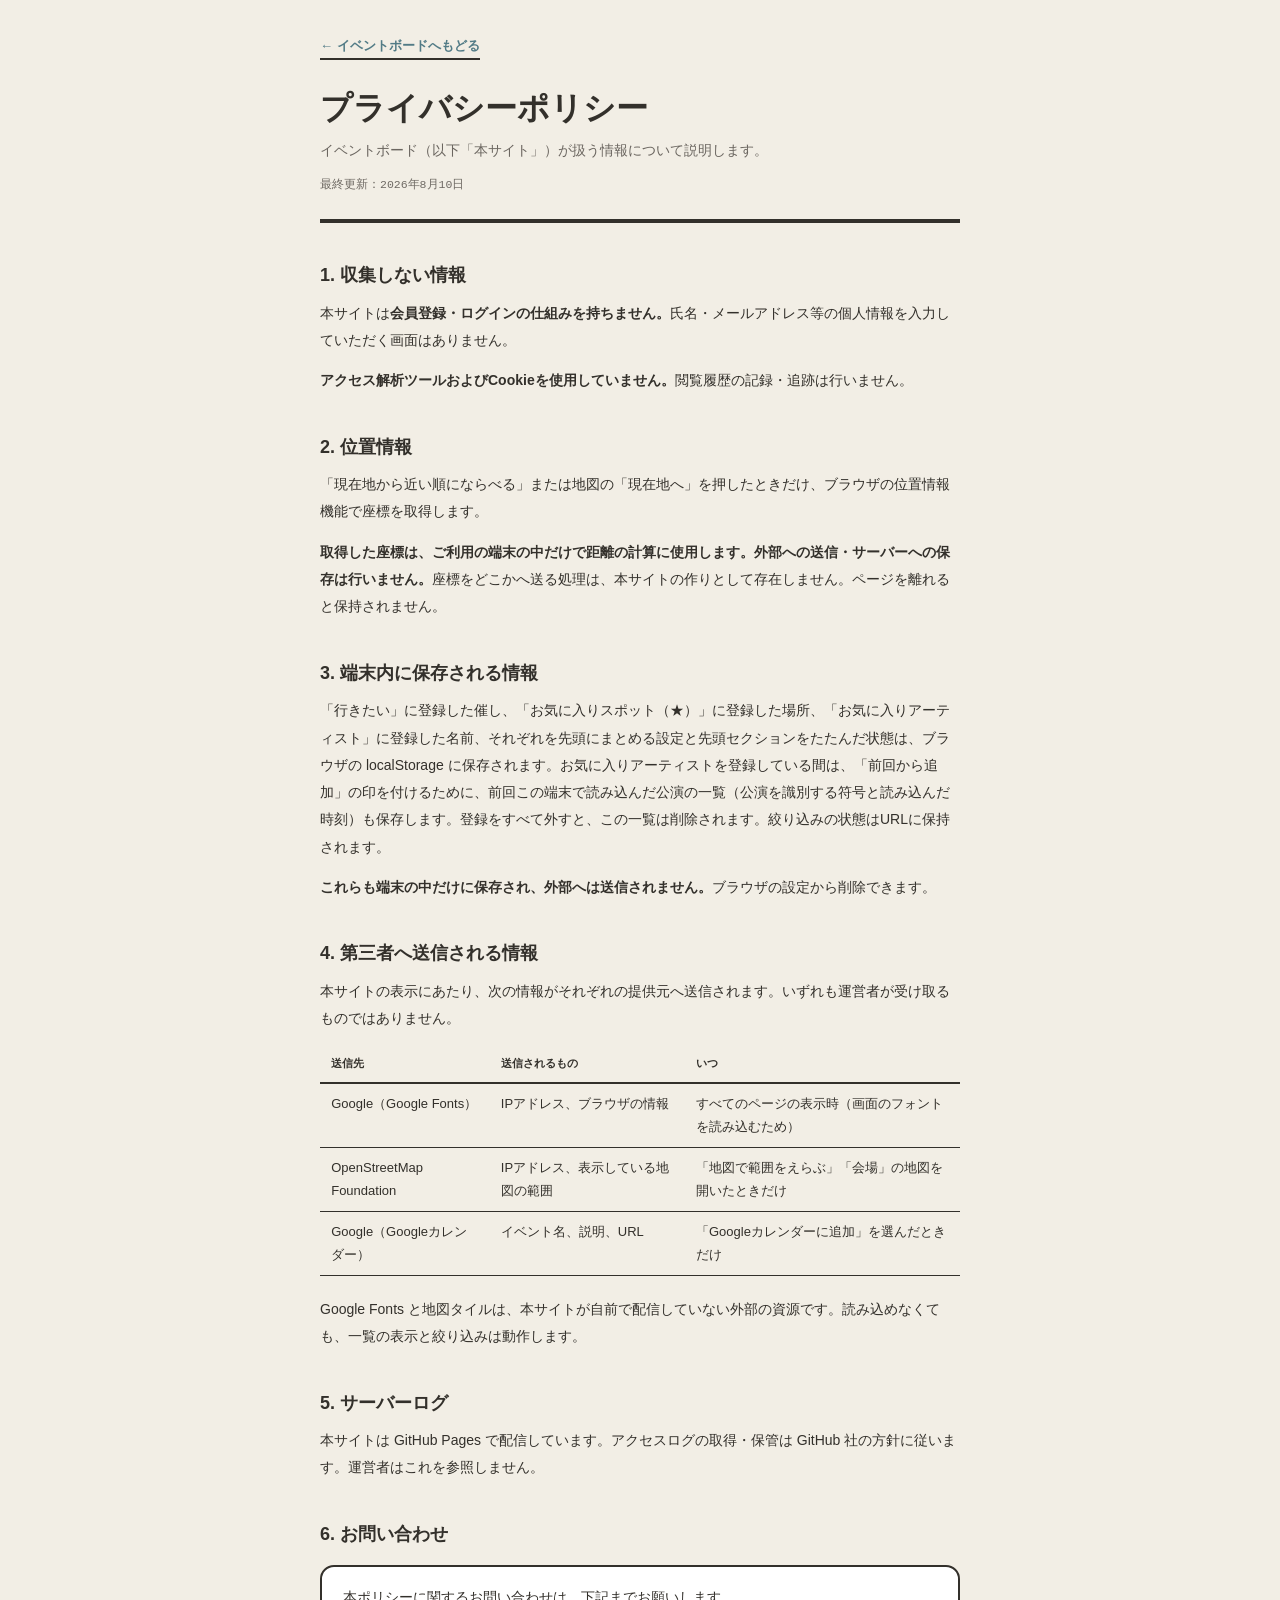
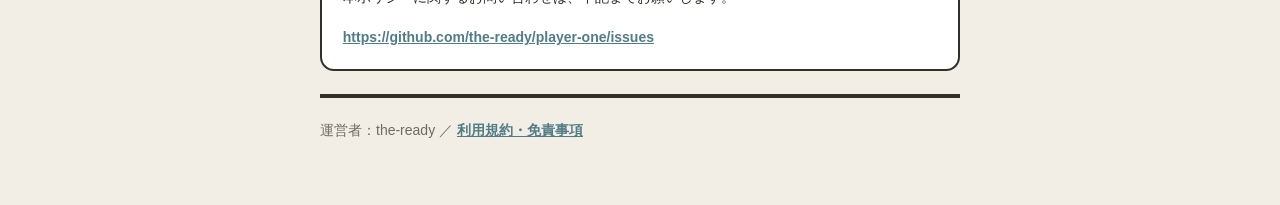
==== commit 0efea623: "ライブ・フェスなどで、アーティストをお気に入りに登録できるようにする 場所の★に続く3つ目の「保存」として、人の形のボタンでアーティストを登録できる。 登録した人が出る公演は、3タブの一覧の先頭（お気" ====
--- a/privacy.html
+++ b/privacy.html
@@ -60,8 +60,9 @@
 
       <h2>3. 端末内に保存される情報</h2>
       <p>
-        「行きたい」に登録した催し、「お気に入りスポット（★）」に登録した場所、お気に入りスポットを先頭にまとめる設定と先頭セクションをたたんだ状態は、ブラウザの
-        localStorage に保存されます。絞り込みの状態はURLに保持されます。
+        「行きたい」に登録した催し、「お気に入りスポット（★）」に登録した場所、「お気に入りアーティスト」に登録した名前、それぞれを先頭にまとめる設定と先頭セクションをたたんだ状態は、ブラウザの
+        localStorage
+        に保存されます。お気に入りアーティストを登録している間は、「前回から追加」の印を付けるために、前回この端末で読み込んだ公演の一覧（公演を識別する符号と読み込んだ時刻）も保存します。登録をすべて外すと、この一覧は削除されます。絞り込みの状態はURLに保持されます。
       </p>
       <p>
         <strong>これらも端末の中だけに保存され、外部へは送信されません。</strong
--- a/assets/app.css
+++ b/assets/app.css
@@ -907,13 +907,26 @@
   background: var(--text-soft);
   border-color: var(--text-soft);
 }
-/* 予約ボタン。淡いパステルだと夜のカードの中で明るすぎるので、深いローズの塗りに白い文字にする。
-   暗い塗りは暗いカードの地に沈むため、縁だけは温かいクリーム色にして輪郭を保つ（少しローズ寄りにして、
-   ボタンの赤みとなじませる）。青白い縁にしないのは、暗がりで輪郭が冷たく光ると不気味に見えるため */
+/* 確認ボタン。淡いパステルだと夜のカードの中で明るすぎるので、深いローズの塗りに白い文字にする。
+   暗い塗りは暗いカードの地に沈むため、縁はタブ・検索欄と同じ「黒に近い紺の縁＋生成りの細い輪」にして
+   輪郭を保つ（輪は縁の外にあるので、地との差は輪が受け持つ） */
 html.sky-night .card .go-btn {
   background: #9a3f5e;
   color: #fff;
-  border-color: #edd3ca;
+  border-color: #080b1e;
+  box-shadow:
+    3px 3px 0 #080b1e,
+    0 0 0 1.5px rgba(251, 245, 230, 0.85);
+}
+html.sky-night .card .go-btn:hover {
+  box-shadow:
+    5px 5px 0 #080b1e,
+    0 0 0 1.5px rgba(251, 245, 230, 0.85);
+}
+html.sky-night .card .go-btn:active {
+  box-shadow:
+    1px 1px 0 #080b1e,
+    0 0 0 1.5px rgba(251, 245, 230, 0.85);
 }
 /* 地が --ink（縁の暗い色）の部品は、暗いカードでは見えないので生成りの地にする */
 html.sky-night .card :is(.ti-badge, .fac-tag) {
@@ -1013,12 +1026,22 @@
   color: #f4efe4;
 }
 /* 夜の入力欄。縁が黒に近い紺だと、塗りも地とほぼ同じ明るさのため、どこまでが入力欄か
-   分からない（WCAG 1.4.11 は 3:1）。入力欄の縁だけ灰みのモーブにする。予約ボタンの縁と同じく、
+   分からない（WCAG 1.4.11 は 3:1）。入力欄の縁だけ灰みのモーブにする。検索欄は縁を紺にしてタブにそろえている（下）。ほかの入力欄は、
    青白く光らない暖かい側の色にしている。color-scheme: dark は、端末が描く部品
-   （日付・時刻の📅🕑、検索欄の×）を明るい色で描かせる */
+   （日付・時刻の選択アイコン、検索欄の×）を明るい色で描かせる */
+html.sky-night :is(.venue-search, .cal-add-field input) {
+  border-color: #a597a8;
+}
 html.sky-night :is(input[type="search"], .venue-search, .cal-add-field input) {
-  border-color: #a597a8;
   color-scheme: dark;
+}
+/* 検索欄は、ヘッダーのタブと同じ「黒に近い紺の縁＋生成りの細い輪」にそろえる。縁が地に溶ける分は
+   外側の輪が受け持つ（輪は縁の外にあるので 3:1 を満たす） */
+html.sky-night input[type="search"] {
+  border-color: #080b1e;
+  box-shadow:
+    3px 3px 0 #080b1e,
+    0 0 0 1.5px rgba(251, 245, 230, 0.85);
 }
 /* 操作バーの補助の文字（絞り込み中・すべて解除）。バーは夜の面の外にあるので、
    昼用の灰色（#6b6660）のままだと暗い地で 3.14:1 になる */
@@ -2978,6 +3001,12 @@
 .venue-info .vi-site {
   margin: 0 0 0.55rem;
 }
+/* 外部サイトへ出る矢印（SVG）。文字の ↗ は iPhone で絵文字になるため */
+.ext-ico {
+  margin-left: 0.2em;
+  vertical-align: -0.12em;
+  flex: none;
+}
 .venue-info .vi-link {
   font-weight: 700;
   color: var(--grape);
@@ -4004,6 +4033,303 @@
   .fav-toast {
     transition: opacity 0.01s;
   }
+}
+
+/* ---------- お気に入りアーティスト（人）----------
+   ♡（催し）は pink、★（場所）は sunny、人は sky。色だけに頼らず、人の形でも見分けさせる。
+   押せる範囲は ::after で広げる（隣の名前のボタンを押し間違えないよう、広げるのは上下と左だけ）。 */
+.art-btn {
+  position: relative;
+  display: inline-flex;
+  align-items: center;
+  justify-content: center;
+  width: 26px;
+  height: 24px;
+  margin: -3px 1px 0 -4px;
+  padding: 0;
+  vertical-align: -6px;
+  border: 0;
+  background: none;
+  color: var(--text-faint);
+  cursor: pointer;
+}
+.art-btn::after {
+  content: "";
+  position: absolute;
+  inset: -10px 0 -10px -6px;
+}
+.art-btn svg {
+  width: 18px;
+  height: 18px;
+}
+.art-btn:hover,
+.art-btn[aria-pressed="true"] {
+  color: var(--sky);
+}
+.art-btn[aria-pressed="true"] svg,
+.art-big[aria-pressed="true"] svg {
+  fill: var(--sky);
+}
+.art-big svg {
+  color: var(--sky);
+}
+.art-big[aria-pressed="true"] {
+  background: var(--sky-tint);
+}
+/* 出演行の1人ぶん。人のボタンと名前のボタンを1つのかたまりにして、行の折り返しで人のボタンだけが
+   行末に取り残されないようにする（かたまりの中で折り返すのは、長い名前のときだけ） */
+.art-item {
+  display: inline-flex;
+  align-items: baseline;
+  max-width: 100%;
+}
+/* 人のボタンは文字の基準線をそろえる対象から外し、名前の文字の基準線が行に乗るようにする */
+.art-item .art-btn {
+  flex: none;
+  align-self: center;
+}
+.art-link {
+  min-width: 0;
+  padding: 0;
+  border: 0;
+  background: none;
+  font: inherit;
+  color: inherit;
+  text-align: left;
+  text-decoration: underline dotted;
+  text-underline-offset: 3px;
+  cursor: pointer;
+}
+.art-link:hover {
+  text-decoration-style: solid;
+}
+/* 「出演：…ほか◯組」に収まらなかった人を、「くわしく」の中に全員並べる */
+.art-detail {
+  display: flex;
+  flex-wrap: wrap;
+  align-items: center;
+  gap: 0.15rem 1rem;
+  margin: 0.5rem 0 0;
+  font-size: 12.5px;
+  font-weight: 700;
+}
+.art-detail .vd-label {
+  margin-right: 0;
+}
+.art-list {
+  display: contents;
+}
+.art-list .art-item {
+  display: inline-flex;
+  align-items: center;
+  gap: 0.1rem;
+}
+.art-list .art-btn {
+  margin: 0 0 0 -4px;
+  vertical-align: baseline;
+}
+
+/* お気に入りの人が出る公演の「なぜここにいるか」の行。部品ごとに折り返さない
+   （人の名前・日付・「前回から追加」が途中で2行に割れると、何の印か読めなくなる）。
+   名前が長すぎるときだけ、その部品の中で省略記号にする。 */
+.why-line {
+  display: flex;
+  flex-wrap: wrap;
+  align-items: center;
+  gap: 0.25rem 0.35rem;
+  margin: 0 0 0.5rem;
+  font-size: 12px;
+  font-weight: 700;
+  line-height: 1.5;
+}
+.why-item {
+  display: inline-flex;
+  align-items: center;
+  gap: 0.25rem;
+  max-width: 100%;
+  min-width: 0;
+  padding: 0.1rem 0.6rem 0.1rem 0.45rem;
+  border-radius: 999px;
+  background: var(--sky-tint);
+  color: var(--text);
+  white-space: nowrap;
+}
+.why-item svg {
+  flex: none;
+  width: 15px;
+  height: 15px;
+  color: var(--sky);
+  fill: var(--sky);
+}
+.why-name {
+  min-width: 0;
+  overflow: hidden;
+  text-overflow: ellipsis;
+}
+.why-day {
+  flex: none;
+  font-size: 11.5px;
+  font-weight: 700;
+  color: var(--text-soft);
+}
+.why-rest {
+  padding-inline: 0.2rem;
+  background: none;
+  color: var(--text-soft);
+}
+.new-tag,
+.fh-new {
+  flex: none;
+  display: inline-flex;
+  align-items: center;
+  padding: 0.1rem 0.65rem;
+  border-radius: 999px;
+  background: var(--sky);
+  color: var(--on-accent);
+  font-size: var(--fs-tag);
+  font-weight: 800;
+  line-height: 1.5;
+  white-space: nowrap;
+}
+
+/* 先頭セクション（お気に入りアーティスト）。★のセクションと同じ作りで、地の色だけ変える */
+.fav-head.art {
+  background: var(--sky-tint);
+}
+.fh-ico {
+  display: inline-flex;
+  vertical-align: -3px;
+  margin-right: 0.3rem;
+  color: var(--sky);
+}
+.fh-ico svg {
+  width: 18px;
+  height: 18px;
+  fill: var(--sky);
+}
+.fh-main .fh-new {
+  align-self: center;
+}
+
+/* 絞り込みのチップの人のアイコン */
+.chip-ico {
+  display: inline-flex;
+  flex: none;
+}
+.chip-ico svg {
+  width: 15px;
+  height: 15px;
+}
+.favartist-chip[aria-pressed="true"] {
+  --chip-c: var(--sky);
+}
+
+/* 出演者シート: お気に入りの人の行と、日タブの印 */
+.lu-artist .art-btn {
+  flex: none;
+  width: 30px;
+  height: 30px;
+  margin: 0 0 0 -4px;
+  vertical-align: middle;
+}
+.lu-artist.is-art {
+  background: var(--sky-tint);
+  border-radius: 6px;
+}
+.art-dot {
+  display: inline-flex;
+  color: var(--sky);
+}
+.art-dot svg {
+  width: 13px;
+  height: 13px;
+  fill: currentColor;
+}
+.lu-tab[aria-selected="true"] .art-dot {
+  color: inherit;
+}
+
+/* 出演予定のシート */
+.artist-info {
+  padding: 0;
+  border-top: 0;
+  max-height: none;
+  overflow: visible;
+}
+.artist-info li small {
+  display: block;
+  font-size: 11.5px;
+  font-weight: 700;
+  color: var(--text-soft);
+}
+
+/* 管理シートの入力欄と候補 */
+.vr-add {
+  display: flex;
+  gap: 0.4rem;
+  margin: 0 0 0.4rem;
+}
+.vr-add .venue-search {
+  flex: 1;
+  width: auto;
+  min-width: 0;
+}
+.vr-status {
+  min-height: 1.5em;
+  margin: 0 0 0.6rem;
+  font-size: 12.5px;
+  font-weight: 700;
+  color: var(--text-soft);
+}
+.sugg {
+  margin: 0 0 0.8rem;
+  padding: 0.35rem;
+  border: 2px solid var(--ink);
+  border-radius: 12px;
+  background: var(--surface);
+}
+.sugg ul {
+  margin: 0;
+  padding: 0;
+  list-style: none;
+}
+.sugg .hint {
+  margin: 0.2rem 0.4rem;
+  font-size: 11.5px;
+  font-weight: 700;
+  color: var(--text-soft);
+}
+.sugg-btn {
+  display: flex;
+  align-items: center;
+  justify-content: space-between;
+  gap: 0.6rem;
+  width: 100%;
+  min-height: 44px;
+  padding: 0.25rem 0.6rem;
+  border: 0;
+  border-radius: 8px;
+  background: none;
+  color: var(--text);
+  font: inherit;
+  font-size: 13px;
+  font-weight: 700;
+  text-align: left;
+  cursor: pointer;
+}
+.sugg-btn small {
+  flex: none;
+  font-size: 11.5px;
+  color: var(--text-soft);
+}
+.sugg-btn:hover {
+  background: color-mix(in srgb, var(--surface) 90%, var(--ink));
+}
+/* 水玉の壁紙では、押す面（--surface）が灰みの淡い色になり、補助の灰色の小さな文字が
+   触れたときの地の上で 4.06:1 に落ちる。触れている間だけ本文の色にする */
+.sugg-btn:hover small,
+.sugg-btn:focus-visible small {
+  color: var(--text);
 }
 
 /* ---------- print ----------
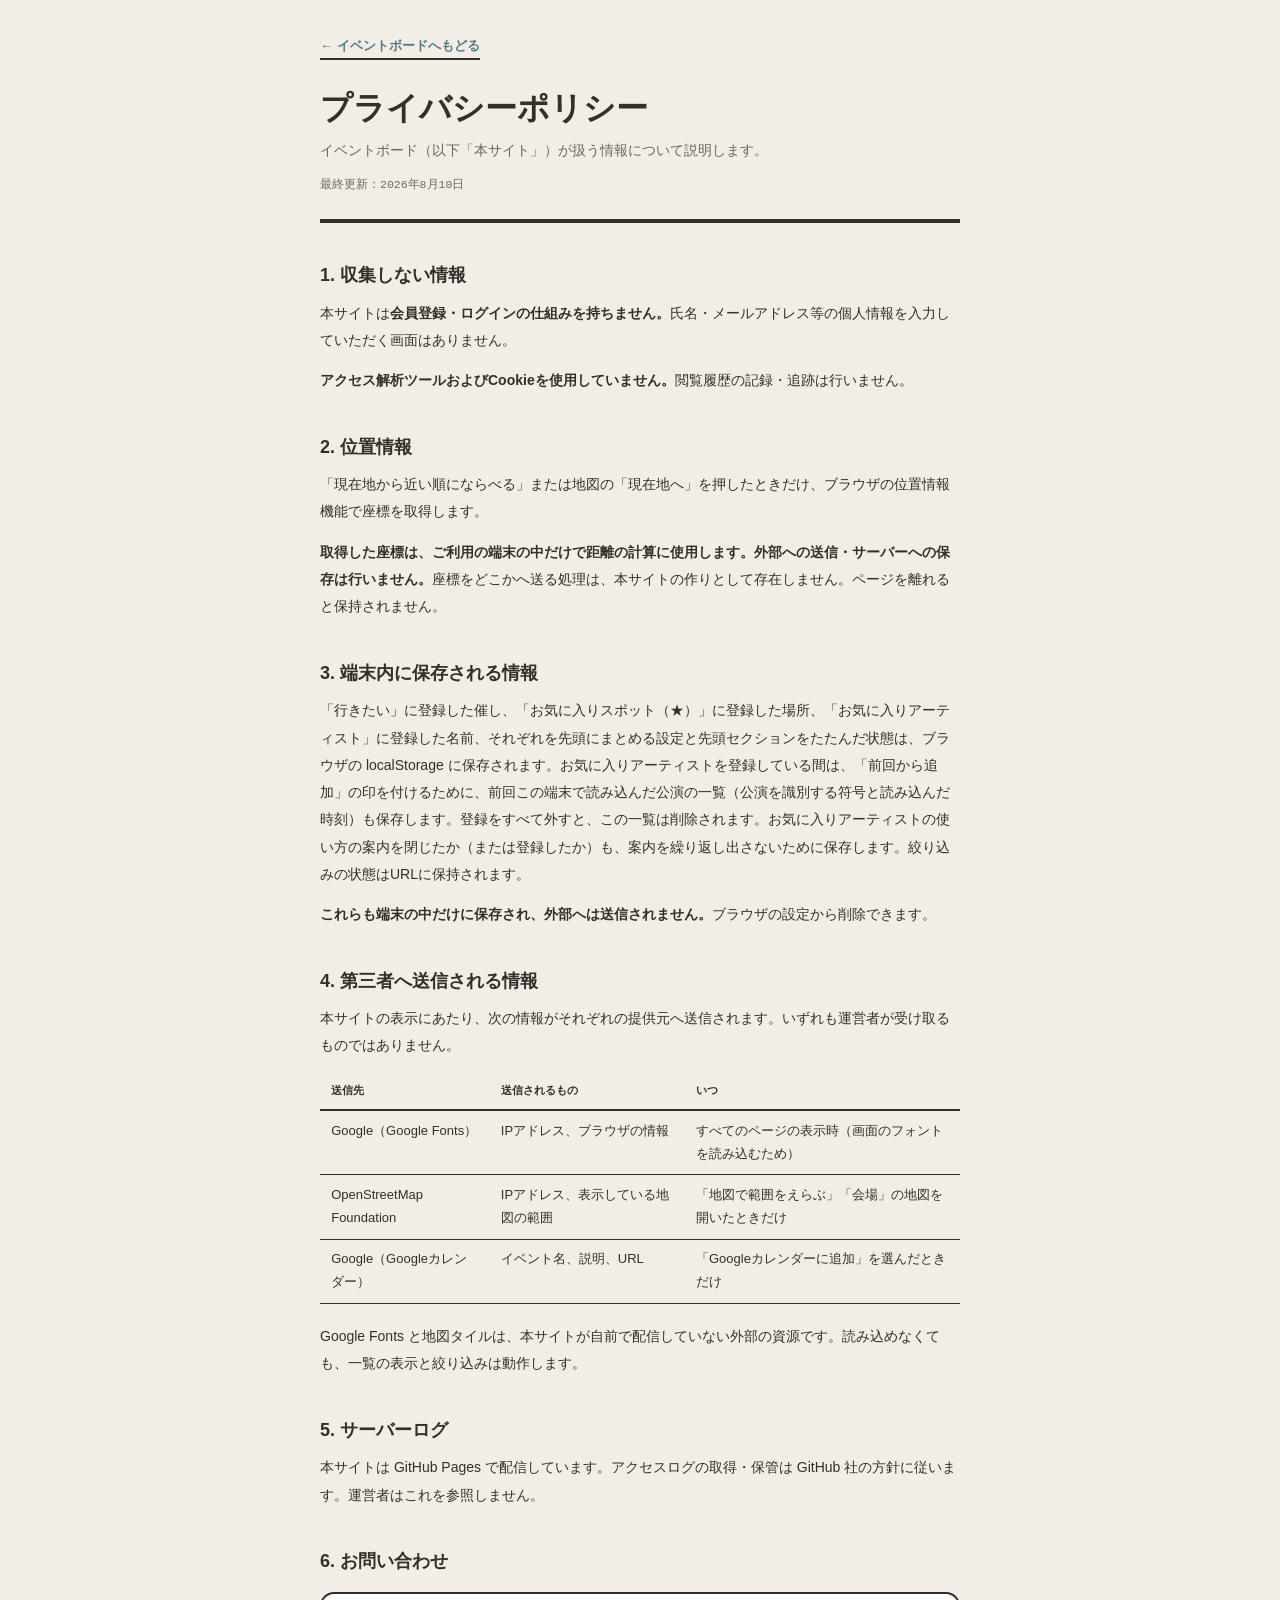
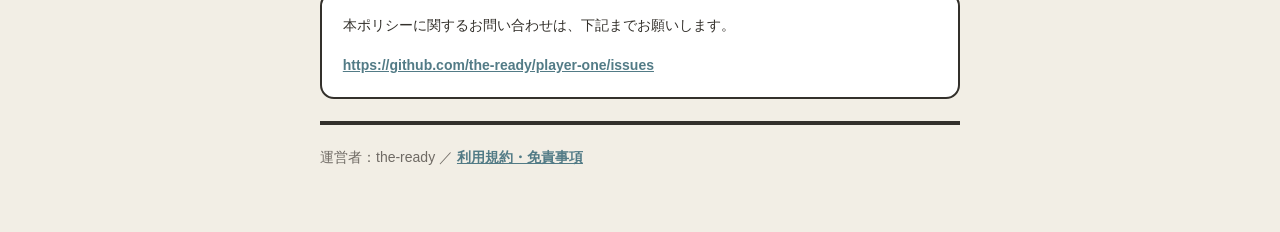
==== commit 0de02ef5: "お気に入りアーティストの導線・外し方・遷移を直す（9件） 使いにくさの点検で見つかった次の9件を直す。 - 件数の行に管理シートの入口を常に置き、絞り込みの中のボタンは別の形（点線の縁と「›」）にする" ====
--- a/privacy.html
+++ b/privacy.html
@@ -62,7 +62,7 @@
       <p>
         「行きたい」に登録した催し、「お気に入りスポット（★）」に登録した場所、「お気に入りアーティスト」に登録した名前、それぞれを先頭にまとめる設定と先頭セクションをたたんだ状態は、ブラウザの
         localStorage
-        に保存されます。お気に入りアーティストを登録している間は、「前回から追加」の印を付けるために、前回この端末で読み込んだ公演の一覧（公演を識別する符号と読み込んだ時刻）も保存します。登録をすべて外すと、この一覧は削除されます。絞り込みの状態はURLに保持されます。
+        に保存されます。お気に入りアーティストを登録している間は、「前回から追加」の印を付けるために、前回この端末で読み込んだ公演の一覧（公演を識別する符号と読み込んだ時刻）も保存します。登録をすべて外すと、この一覧は削除されます。お気に入りアーティストの使い方の案内を閉じたか（または登録したか）も、案内を繰り返し出さないために保存します。絞り込みの状態はURLに保持されます。
       </p>
       <p>
         <strong>これらも端末の中だけに保存され、外部へは送信されません。</strong
--- a/assets/app.css
+++ b/assets/app.css
@@ -784,6 +784,7 @@
     .cal-menu,
     .update-overlay-inner,
     .fav-head,
+    .art-hint,
     .chain-row
   ) {
   --text-soft: #5f5a54;
@@ -821,6 +822,7 @@
     .update-overlay-inner,
     section.directory,
     .fav-head,
+    .art-hint,
     .fav-note,
     .fav-more,
     .chain-row
@@ -946,6 +948,7 @@
     .update-overlay-inner,
     section.directory,
     .fav-head,
+    .art-hint,
     .fav-note,
     .fav-more,
     .chain-row
@@ -985,6 +988,7 @@
     .stat-chip,
     .wp-toggle,
     .sort-btn,
+    .art-entry,
     input[type="search"],
     .search-toggle
   ) {
@@ -1026,19 +1030,21 @@
   color: #f4efe4;
 }
 /* 夜の入力欄。縁が黒に近い紺だと、塗りも地とほぼ同じ明るさのため、どこまでが入力欄か
-   分からない（WCAG 1.4.11 は 3:1）。入力欄の縁だけ灰みのモーブにする。検索欄は縁を紺にしてタブにそろえている（下）。ほかの入力欄は、
+   分からない（WCAG 1.4.11 は 3:1）。入力欄の縁だけ灰みのモーブにする。検索欄と会場名の入力欄は縁を紺にしてタブにそろえている（下）。ほかの入力欄は、
    青白く光らない暖かい側の色にしている。color-scheme: dark は、端末が描く部品
    （日付・時刻の選択アイコン、検索欄の×）を明るい色で描かせる */
-html.sky-night :is(.venue-search, .cal-add-field input) {
+html.sky-night .cal-add-field input {
   border-color: #a597a8;
 }
 html.sky-night :is(input[type="search"], .venue-search, .cal-add-field input) {
   color-scheme: dark;
 }
-/* 検索欄は、ヘッダーのタブと同じ「黒に近い紺の縁＋生成りの細い輪」にそろえる。縁が地に溶ける分は
-   外側の輪が受け持つ（輪は縁の外にあるので 3:1 を満たす） */
-html.sky-night input[type="search"] {
+/* 検索欄・会場名とアーティスト名の入力欄は、ヘッダーのタブと同じ「黒に近い紺の縁＋生成りの細い輪」にそろえる。縁が地に溶ける分は
+   外側の輪が受け持つ（輪は縁の外にあるので 3:1 を満たす）。シートの入力欄も縁の太さを検索欄（3px）に合わせ、
+   トップの検索欄と同じ囲いに見せる（2px のままだと、輪の内側の紺が細く、別の部品に見える） */
+html.sky-night :is(input[type="search"], .venue-search) {
   border-color: #080b1e;
+  border-width: 3px;
   box-shadow:
     3px 3px 0 #080b1e,
     0 0 0 1.5px rgba(251, 245, 230, 0.85);
@@ -1049,6 +1055,12 @@
   --text-soft: #d0d3e6;
   --text-faint: #bfc3da;
   --bar-line: #080b1e;
+}
+/* 件数の行の「お気に入りアーティスト」の人のアイコン。昼用の空色（#4f7382）のままだと、
+   暗い面の上で 2.33:1 になる（WCAG 1.4.11 は 3:1）。操作バーは body の直下で、上の
+   `body > :not(.pop-header)` の色の道具（--sky）を直接受けるため、同じ詳しさで後ろに置く */
+html.sky-night body > .controls {
+  --sky: #9ccfe0;
 }
 /* 0件のときの解除ボタン。昼用の黒い文字（--ink）のままだと暗い地に沈む。他の夜のボタンと同じ組み合わせにする */
 html.sky-night .empty-reset {
@@ -1684,6 +1696,43 @@
 }
 .ended-chip[aria-pressed="true"] {
   --chip-c: var(--text-soft);
+}
+/* 件数の行。右に、お気に入りアーティストの管理シートの入口を常に置く */
+.count-row {
+  display: flex;
+  flex-wrap: wrap;
+  align-items: center;
+  justify-content: space-between;
+  gap: 0.3rem 0.8rem;
+  margin-top: 0.5rem;
+}
+.count-row .result-count {
+  margin-top: 0;
+}
+.controls.compact .count-row {
+  margin-top: 0;
+}
+.art-entry {
+  display: inline-flex;
+  align-items: center;
+  gap: 0.3rem;
+  min-height: 32px;
+  padding: 0.1rem 0.7rem 0.1rem 0.5rem;
+  border: 2px solid var(--ink);
+  border-radius: 999px;
+  background: var(--surface);
+  color: var(--text);
+  font-size: 12.5px;
+  font-weight: 700;
+  cursor: pointer;
+}
+.art-entry svg {
+  flex: none;
+  color: var(--sky);
+}
+/* 縮んだ操作バーでは件数と同じく並びから外す（絞り込みの横に並べる場所が無い） */
+.controls.compact .art-entry {
+  display: none;
 }
 .result-count {
   font-size: 12px;
@@ -3835,6 +3884,7 @@
 .fav-head,
 .fav-note,
 .fav-more,
+.art-hint,
 .list-divider,
 .chain-row {
   grid-column: 1 / -1;
@@ -4045,7 +4095,8 @@
   justify-content: center;
   width: 26px;
   height: 24px;
-  margin: -3px 1px 0 -4px;
+  /* 名前のボタンとの間を空ける（右の余白）。押す場所が隣り合うと、指で押し間違える */
+  margin: -3px 7px 0 -4px;
   padding: 0;
   vertical-align: -6px;
   border: 0;
@@ -4056,11 +4107,33 @@
 .art-btn::after {
   content: "";
   position: absolute;
-  inset: -10px 0 -10px -6px;
+  inset: -5px 0 -5px -6px;
 }
 .art-btn svg {
   width: 18px;
   height: 18px;
+}
+/* 人の形だけでは「アカウント」に見えるので、押していない間は「＋」、登録したら「✓」の小さな印を付ける
+   （フォローの付け外しと同じ約束）。押せる範囲は ::after の側で広げてあり、この印は見た目だけ */
+.art-btn::before {
+  content: "+";
+  position: absolute;
+  top: -1px;
+  right: -1px;
+  width: 12px;
+  height: 12px;
+  border-radius: 50%;
+  background: var(--sky);
+  color: var(--on-accent);
+  font-size: 11px;
+  font-weight: 800;
+  line-height: 12px;
+  text-align: center;
+  pointer-events: none;
+}
+.art-btn[aria-pressed="true"]::before {
+  content: "✓";
+  font-size: 8px;
 }
 .art-btn:hover,
 .art-btn[aria-pressed="true"] {
@@ -4089,6 +4162,9 @@
   align-self: center;
 }
 .art-link {
+  /* 位置を持たせるのは、隣の人のボタンが広げた押せる範囲（::after）より手前に出すため。
+     位置を持つ部品は、持たない部品より前面に描かれる */
+  position: relative;
   min-width: 0;
   padding: 0;
   border: 0;
@@ -4101,6 +4177,30 @@
   cursor: pointer;
 }
 .art-link:hover {
+  text-decoration-style: solid;
+}
+/* 登録済みの人は、人のボタンの塗りに加えて名前にも地色を付ける。ボタンの違い（中抜き／塗り）は
+   小さく、名前を読みながらでは見落とすため。余白は影で作り、行の折り返しを変えない */
+.art-item.is-fav .art-link {
+  background: var(--sky-tint);
+  box-shadow: 0 0 0 0.18rem var(--sky-tint);
+  border-radius: 5px;
+}
+/* 「ほか◯組」。押すと「くわしく」の中の全員の一覧へ移る */
+.art-more {
+  position: relative;
+  margin-left: 0.6em;
+  padding: 0;
+  border: 0;
+  background: none;
+  font: inherit;
+  color: inherit;
+  text-decoration: underline dotted;
+  text-underline-offset: 3px;
+  white-space: nowrap;
+  cursor: pointer;
+}
+.art-more:hover {
   text-decoration-style: solid;
 }
 /* 「出演：…ほか◯組」に収まらなかった人を、「くわしく」の中に全員並べる */
@@ -4330,6 +4430,208 @@
 .sugg-btn:hover small,
 .sugg-btn:focus-visible small {
   color: var(--text);
+}
+
+/* ---------- お気に入りアーティストの改善（導線・外し方・遷移） ---------- */
+
+/* 一覧の先頭の案内（1度だけ）。人のマークが登録の入口だと伝える */
+.art-hint {
+  display: flex;
+  flex-wrap: wrap;
+  align-items: center;
+  gap: 0.4rem 0.8rem;
+  padding: 0.6rem 0.8rem;
+  border: 2px solid var(--ink);
+  border-radius: 14px;
+  background: var(--sky-tint);
+  font-size: 12.5px;
+  font-weight: 700;
+  line-height: 1.6;
+}
+.art-hint p {
+  flex: 1 1 15em;
+  min-width: 0;
+  margin: 0;
+}
+.art-hint .ah-ico svg {
+  width: 20px;
+  height: 20px;
+  color: var(--sky);
+}
+
+/* 絞り込みの中の「登録・管理」。絞り込みのチップは丸い塗りで、押すと状態が変わる。こちらは
+   別の画面が開くだけなので、点線の縁と「›」で、形から別物と分かるようにする */
+.manage-link {
+  display: inline-flex;
+  align-items: center;
+  gap: 0.4rem;
+  min-height: 40px;
+  padding: 0.2rem 0.8rem 0.2rem 0.65rem;
+  border: 2px dashed var(--text-soft);
+  border-radius: 999px;
+  background: none;
+  color: var(--text);
+  font-size: 12.5px;
+  font-weight: 700;
+  cursor: pointer;
+}
+.manage-link svg {
+  flex: none;
+  width: 16px;
+  height: 16px;
+  color: var(--sky);
+}
+.manage-link:hover {
+  border-style: solid;
+}
+
+/* 管理シートの行: 人のアイコン（状態）・名前（押すと出演予定）・外す／元に戻す */
+.vr-row .vr-ico {
+  flex: none;
+  display: inline-flex;
+  justify-content: center;
+  width: 30px;
+  color: var(--sky);
+}
+.vr-row .vr-ico svg {
+  width: 18px;
+  height: 18px;
+  fill: var(--sky);
+}
+.vr-row.is-off .vr-ico svg {
+  fill: none;
+}
+.vr-row.is-off {
+  border-style: dashed;
+  background: none;
+}
+.vr-row.is-off .vr-name {
+  color: var(--text-soft);
+}
+.vr-open {
+  flex: 1;
+  align-items: flex-start;
+  padding: 0.2rem 0.3rem;
+  border: 0;
+  border-radius: 8px;
+  background: none;
+  font: inherit;
+  color: inherit;
+  text-align: left;
+  cursor: pointer;
+}
+.vr-open:hover .vr-name {
+  text-decoration: underline;
+}
+.vr-act {
+  flex: none;
+  min-height: 36px;
+  padding: 0.2rem 0.85rem;
+  border: 2px solid var(--ink);
+  border-radius: 999px;
+  background: var(--surface);
+  color: var(--text);
+  font-size: 12.5px;
+  font-weight: 700;
+  cursor: pointer;
+}
+/* 候補の先頭は、Enter で登録されるもの。キーボードのある端末にだけ「Enter」と書く */
+.sugg-btn.is-first {
+  box-shadow: inset 0 0 0 2px var(--sky);
+}
+@media (hover: hover) and (pointer: fine) {
+  .sugg-btn.is-first::after {
+    content: "Enter";
+    flex: none;
+    margin-left: 0.2rem;
+    padding: 0 0.35rem;
+    border: 1px solid currentColor;
+    border-radius: 4px;
+    font-family: var(--font-mono);
+    font-size: 10.5px;
+    font-weight: 700;
+    color: var(--text-soft);
+  }
+}
+.sugg-raw {
+  display: flex;
+  align-items: center;
+  justify-content: center;
+  width: 100%;
+  min-height: 44px;
+  margin-top: 0.3rem;
+  padding: 0.3rem 0.9rem;
+  border: 2px solid var(--ink);
+  border-radius: 999px;
+  background: var(--surface);
+  color: var(--text);
+  font: inherit;
+  font-size: 13px;
+  font-weight: 700;
+  text-align: center;
+  cursor: pointer;
+}
+
+/* 出演予定のシートの公演の行。押すとシートを閉じて、そのカードへ移る */
+.artist-info .vi-list {
+  display: flex;
+  flex-direction: column;
+  gap: 0.4rem;
+  padding: 0;
+  list-style: none;
+}
+.artist-info .vi-list li {
+  margin: 0;
+}
+.vi-go {
+  display: flex;
+  align-items: center;
+  gap: 0.5rem;
+  width: 100%;
+  min-height: 44px;
+  padding: 0.35rem 0.7rem;
+  border: 2px solid var(--ink);
+  border-radius: 12px;
+  background: var(--surface);
+  color: var(--text);
+  font: inherit;
+  font-size: 12.5px;
+  text-align: left;
+  cursor: pointer;
+}
+.vi-go-body {
+  flex: 1;
+  min-width: 0;
+}
+.vi-chev {
+  flex: none;
+  font-size: 20px;
+  line-height: 1;
+  color: var(--text-soft);
+}
+.vi-go:hover .vi-chev {
+  color: var(--text);
+}
+
+/* 移った先のカードを目立たせる。動きを減らす設定では、枠を出したまま動かさない */
+.card.card-flash {
+  outline: 4px solid var(--sky);
+  outline-offset: 3px;
+  animation: cardFlash 2.6s ease-out forwards;
+}
+@keyframes cardFlash {
+  0%,
+  65% {
+    outline-color: var(--sky);
+  }
+  100% {
+    outline-color: transparent;
+  }
+}
+@media (prefers-reduced-motion: reduce) {
+  .card.card-flash {
+    animation: none;
+  }
 }
 
 /* ---------- print ----------
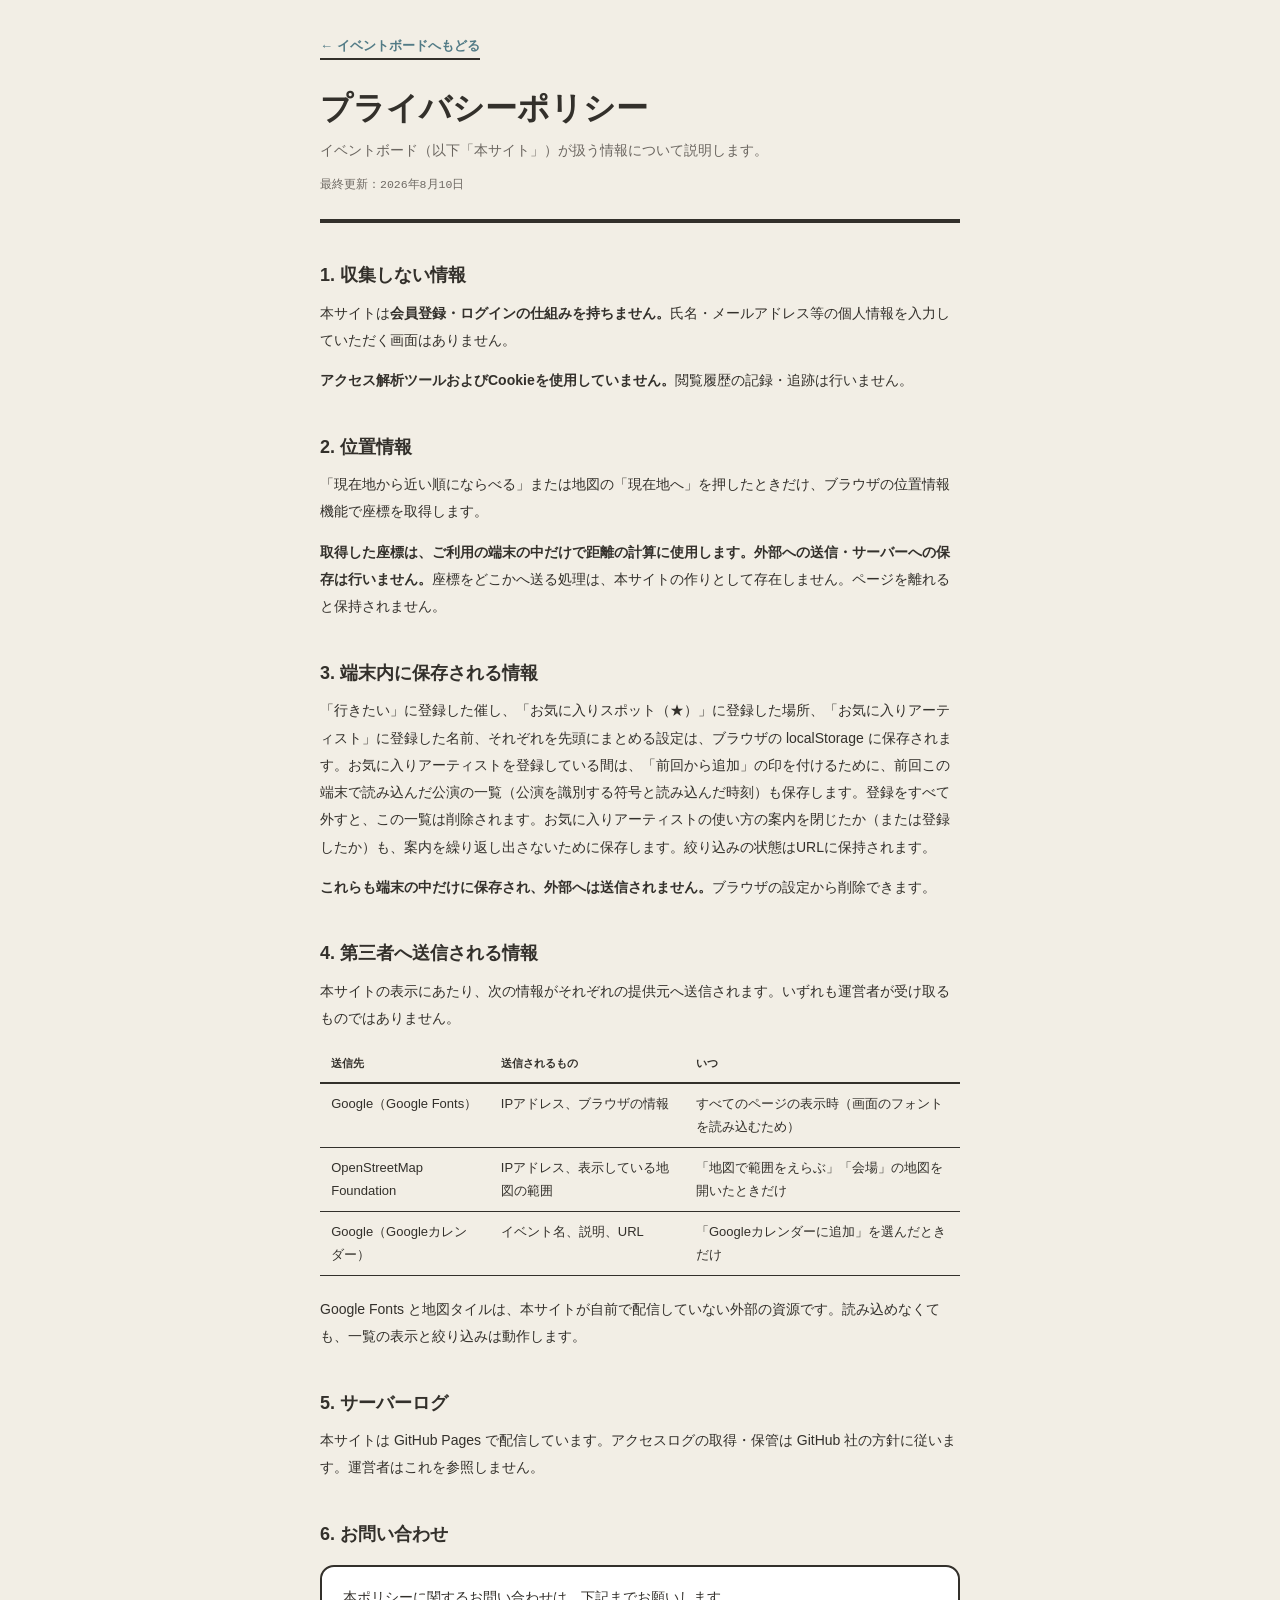
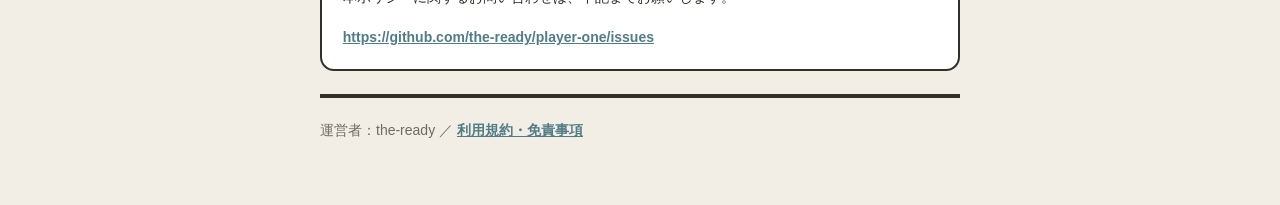
==== commit 12011494: "お気に入りの先頭セクションの見出しをやめる（「そのほか」の区切りは残す） - 「お気に入りアーティスト ◯組・◯件」「お気に入りスポット ◯か所・◯件」の見出しを出さない。   お気に入りの公演は先頭" ====
--- a/privacy.html
+++ b/privacy.html
@@ -60,7 +60,7 @@
 
       <h2>3. 端末内に保存される情報</h2>
       <p>
-        「行きたい」に登録した催し、「お気に入りスポット（★）」に登録した場所、「お気に入りアーティスト」に登録した名前、それぞれを先頭にまとめる設定と先頭セクションをたたんだ状態は、ブラウザの
+        「行きたい」に登録した催し、「お気に入りスポット（★）」に登録した場所、「お気に入りアーティスト」に登録した名前、それぞれを先頭にまとめる設定は、ブラウザの
         localStorage
         に保存されます。お気に入りアーティストを登録している間は、「前回から追加」の印を付けるために、前回この端末で読み込んだ公演の一覧（公演を識別する符号と読み込んだ時刻）も保存します。登録をすべて外すと、この一覧は削除されます。お気に入りアーティストの使い方の案内を閉じたか（または登録したか）も、案内を繰り返し出さないために保存します。絞り込みの状態はURLに保持されます。
       </p>
--- a/assets/app.css
+++ b/assets/app.css
@@ -783,7 +783,6 @@
     .map-sheet-inner,
     .cal-menu,
     .update-overlay-inner,
-    .fav-head,
     .art-hint,
     .chain-row
   ) {
@@ -821,7 +820,6 @@
     .cal-menu,
     .update-overlay-inner,
     section.directory,
-    .fav-head,
     .art-hint,
     .fav-note,
     .fav-more,
@@ -947,7 +945,6 @@
     .cal-menu,
     .update-overlay-inner,
     section.directory,
-    .fav-head,
     .art-hint,
     .fav-note,
     .fav-more,
@@ -988,7 +985,6 @@
     .stat-chip,
     .wp-toggle,
     .sort-btn,
-    .art-entry,
     input[type="search"],
     .search-toggle
   ) {
@@ -1056,11 +1052,14 @@
   --text-faint: #bfc3da;
   --bar-line: #080b1e;
 }
-/* 件数の行の「お気に入りアーティスト」の人のアイコン。昼用の空色（#4f7382）のままだと、
+/* 件数の行の「お気に入り管理」の星のアイコン。昼用の空色（#4f7382）のままだと、
    暗い面の上で 2.33:1 になる（WCAG 1.4.11 は 3:1）。操作バーは body の直下で、上の
    `body > :not(.pop-header)` の色の道具（--sky）を直接受けるため、同じ詳しさで後ろに置く */
 html.sky-night body > .controls {
   --sky: #9ccfe0;
+}
+html.sky-night .fav-entry {
+  color: #f4efe4;
 }
 /* 0件のときの解除ボタン。昼用の黒い文字（--ink）のままだと暗い地に沈む。他の夜のボタンと同じ組み合わせにする */
 html.sky-night .empty-reset {
@@ -1697,7 +1696,11 @@
 .ended-chip[aria-pressed="true"] {
   --chip-c: var(--text-soft);
 }
-/* 件数の行。右に、お気に入りアーティストの管理シートの入口を常に置く */
+/* 件数の行。右に、お気に入りの管理シートの入口を文字のリンクとして常に置く。
+   枠つきのボタンにしないのは、左の日程・エリア・絞り込みが「一覧を絞るボタン」で、お気に入りの
+   管理はそうではないため（ボタンの列に混ぜると、絞り込みの仲間に見える）。
+   件数の文字とリンクの文字は、同じ字体・大きさ・行の高さにして、align-items で中央をそろえる
+   （行の高さが違うと、文字の中央線が数pxずれて見える）。 */
 .count-row {
   display: flex;
   flex-wrap: wrap;
@@ -1707,31 +1710,43 @@
   margin-top: 0.5rem;
 }
 .count-row .result-count {
-  margin-top: 0;
+  /* 余白を残すと、flex の中央揃えが「余白を含めた箱」の中央になり、文字がリンクの文字より
+     上へずれる（p の既定の下余白12pxで、6pxずれていた） */
+  margin: 0;
+  line-height: 1.5;
 }
 .controls.compact .count-row {
   margin-top: 0;
 }
-.art-entry {
+.fav-entry {
   display: inline-flex;
   align-items: center;
   gap: 0.3rem;
-  min-height: 32px;
-  padding: 0.1rem 0.7rem 0.1rem 0.5rem;
-  border: 2px solid var(--ink);
-  border-radius: 999px;
-  background: var(--surface);
+  margin-left: auto;
+  min-height: 32px; /* 押しどころの下限（WCAG 2.2 の 2.5.8） */
+  padding: 0;
+  border: 0;
+  background: none;
   color: var(--text);
-  font-size: 12.5px;
-  font-weight: 700;
+  font-family: var(--font-mono);
+  font-size: 12px;
+  font-weight: 700;
+  line-height: 1.5;
   cursor: pointer;
 }
-.art-entry svg {
+.fav-entry svg {
   flex: none;
   color: var(--sky);
 }
+.fav-entry .fe-label {
+  text-decoration: underline dotted;
+  text-underline-offset: 3px;
+}
+.fav-entry:hover .fe-label {
+  text-decoration-style: solid;
+}
 /* 縮んだ操作バーでは件数と同じく並びから外す（絞り込みの横に並べる場所が無い） */
-.controls.compact .art-entry {
+.controls.compact .fav-entry {
   display: none;
 }
 .result-count {
@@ -3880,56 +3895,13 @@
   padding: 0.85rem 1rem calc(1.1rem + env(safe-area-inset-bottom, 0px));
 }
 
-/* 一覧の先頭セクション。グリッドの全列にまたがる */
-.fav-head,
+/* 一覧の先頭セクションの注記・区切り。グリッドの全列にまたがる */
 .fav-note,
 .fav-more,
 .art-hint,
 .list-divider,
 .chain-row {
   grid-column: 1 / -1;
-}
-.fav-head {
-  display: flex;
-  flex-wrap: wrap;
-  align-items: center;
-  justify-content: space-between;
-  gap: 0.4rem 0.8rem;
-  padding: 0.55rem 0.7rem 0.55rem 0.9rem;
-  border: 3px solid var(--ink);
-  border-radius: 14px;
-  background: var(--sunny-tint);
-  box-shadow: 3px 3px 0 var(--ink);
-}
-.fh-main {
-  display: flex;
-  flex-wrap: wrap;
-  align-items: baseline;
-  gap: 0.1rem 0.7rem;
-  min-width: 0;
-}
-.fh-title {
-  font-family: var(--font-display);
-  font-weight: 900;
-  font-size: 15px;
-}
-.fh-star {
-  color: var(--sunny);
-  margin-right: 0.3rem;
-}
-/* 水玉の壁紙では、見出しの地（--sunny-tint）の上の★が 3.8:1 になるので、空モードの昼の面と同じ濃さにする */
-:where(html:not(.sky-page)) .fh-star {
-  color: #6f582c;
-}
-.fh-count {
-  font-family: var(--font-mono);
-  font-size: var(--fs-tag);
-  font-weight: 700;
-  color: var(--text-soft);
-}
-.fh-acts {
-  display: flex;
-  gap: 0.4rem;
 }
 .mini-btn {
   min-height: 36px;
@@ -4096,7 +4068,7 @@
   width: 26px;
   height: 24px;
   /* 名前のボタンとの間を空ける（右の余白）。押す場所が隣り合うと、指で押し間違える */
-  margin: -3px 7px 0 -4px;
+  margin: -3px 5px 0 -4px;
   padding: 0;
   vertical-align: -6px;
   border: 0;
@@ -4112,28 +4084,6 @@
 .art-btn svg {
   width: 18px;
   height: 18px;
-}
-/* 人の形だけでは「アカウント」に見えるので、押していない間は「＋」、登録したら「✓」の小さな印を付ける
-   （フォローの付け外しと同じ約束）。押せる範囲は ::after の側で広げてあり、この印は見た目だけ */
-.art-btn::before {
-  content: "+";
-  position: absolute;
-  top: -1px;
-  right: -1px;
-  width: 12px;
-  height: 12px;
-  border-radius: 50%;
-  background: var(--sky);
-  color: var(--on-accent);
-  font-size: 11px;
-  font-weight: 800;
-  line-height: 12px;
-  text-align: center;
-  pointer-events: none;
-}
-.art-btn[aria-pressed="true"]::before {
-  content: "✓";
-  font-size: 8px;
 }
 .art-btn:hover,
 .art-btn[aria-pressed="true"] {
@@ -4179,12 +4129,30 @@
 .art-link:hover {
   text-decoration-style: solid;
 }
-/* 登録済みの人は、人のボタンの塗りに加えて名前にも地色を付ける。ボタンの違い（中抜き／塗り）は
-   小さく、名前を読みながらでは見落とすため。余白は影で作り、行の折り返しを変えない */
-.art-item.is-fav .art-link {
+/* 登録済みの人は、人のボタンと名前をひとかたまりの地色（丸い帯）で囲む。ボタンの違い（中抜き／塗り）は
+   小さく、名前を読みながらでは見落とすため。
+   align-items は上の .art-item のまま（基準線）にする。中央揃えにすると、かたまりの高さの中央に
+   名前が置かれ、行の頭の文字や隣の名前の高さとずれる。人のボタンだけが自分で中央に寄る。 */
+.art-item.is-fav {
+  padding: 0.06rem 0.6rem 0.06rem 0.45rem;
+  border-radius: 999px;
   background: var(--sky-tint);
-  box-shadow: 0 0 0 0.18rem var(--sky-tint);
-  border-radius: 5px;
+  color: var(--text);
+}
+.art-item.is-fav .art-btn {
+  margin-right: 0.3rem;
+}
+/* 帯どうし・帯と次の名前の間は、自分の余白で空ける（間の「・」は置かない。cards.js の artistItemsHtml） */
+.art-item.is-fav {
+  margin-right: 0.35rem;
+}
+/* フェスで、登録した人の出る日。かたまりの中の名前の後ろに小さく添える */
+.fav-day {
+  min-width: 0;
+  margin-left: 0.35rem;
+  font-size: 11.5px;
+  font-weight: 700;
+  color: var(--text-soft);
 }
 /* 「ほか◯組」。押すと「くわしく」の中の全員の一覧へ移る */
 .art-more {
@@ -4229,56 +4197,13 @@
   vertical-align: baseline;
 }
 
-/* お気に入りの人が出る公演の「なぜここにいるか」の行。部品ごとに折り返さない
-   （人の名前・日付・「前回から追加」が途中で2行に割れると、何の印か読めなくなる）。
-   名前が長すぎるときだけ、その部品の中で省略記号にする。 */
-.why-line {
-  display: flex;
-  flex-wrap: wrap;
-  align-items: center;
-  gap: 0.25rem 0.35rem;
-  margin: 0 0 0.5rem;
-  font-size: 12px;
-  font-weight: 700;
-  line-height: 1.5;
-}
-.why-item {
-  display: inline-flex;
-  align-items: center;
-  gap: 0.25rem;
-  max-width: 100%;
-  min-width: 0;
-  padding: 0.1rem 0.6rem 0.1rem 0.45rem;
-  border-radius: 999px;
-  background: var(--sky-tint);
-  color: var(--text);
-  white-space: nowrap;
-}
-.why-item svg {
-  flex: none;
-  width: 15px;
-  height: 15px;
-  color: var(--sky);
-  fill: var(--sky);
-}
-.why-name {
-  min-width: 0;
-  overflow: hidden;
-  text-overflow: ellipsis;
-}
-.why-day {
-  flex: none;
-  font-size: 11.5px;
-  font-weight: 700;
-  color: var(--text-soft);
-}
-.why-rest {
-  padding-inline: 0.2rem;
-  background: none;
-  color: var(--text-soft);
-}
-.new-tag,
-.fh-new {
+/* 「前回から追加」の札は、出演の行の末尾に置く。折り返さない（部品の途中で割れると、何の印か読めない） */
+.lineup-line .new-tag,
+.guest-line .new-tag {
+  margin-left: 0.45rem;
+  vertical-align: 1px;
+}
+.new-tag {
   flex: none;
   display: inline-flex;
   align-items: center;
@@ -4290,25 +4215,6 @@
   font-weight: 800;
   line-height: 1.5;
   white-space: nowrap;
-}
-
-/* 先頭セクション（お気に入りアーティスト）。★のセクションと同じ作りで、地の色だけ変える */
-.fav-head.art {
-  background: var(--sky-tint);
-}
-.fh-ico {
-  display: inline-flex;
-  vertical-align: -3px;
-  margin-right: 0.3rem;
-  color: var(--sky);
-}
-.fh-ico svg {
-  width: 18px;
-  height: 18px;
-  fill: var(--sky);
-}
-.fh-main .fh-new {
-  align-self: center;
 }
 
 /* 絞り込みのチップの人のアイコン */
@@ -4500,6 +4406,72 @@
 }
 .vr-row.is-off .vr-ico svg {
   fill: none;
+}
+/* スポットの行の印は★（黄）。人（空色）と色と形の両方で見分ける */
+.vr-row .vr-ico.is-spot {
+  color: var(--sunny);
+}
+.vr-row .vr-ico.is-spot svg {
+  fill: var(--sunny);
+}
+.vr-row.is-off .vr-ico.is-spot svg {
+  fill: none;
+}
+
+/* お気に入りの管理シートの切り替え（アーティスト／スポット）。選んでいるほうを塗って目立たせる */
+.fav-tabs {
+  display: grid;
+  grid-template-columns: 1fr 1fr;
+  gap: 0.4rem;
+  padding: 0.75rem 1rem 0.25rem;
+  background: var(--sheet);
+}
+.fav-tab {
+  display: flex;
+  align-items: center;
+  justify-content: center;
+  gap: 0.35rem;
+  min-height: 44px;
+  padding: 0.2rem 0.6rem;
+  border: 2px solid var(--ink);
+  border-radius: 999px;
+  background: var(--surface);
+  color: var(--text);
+  font-size: 13.5px;
+  font-weight: 800;
+  cursor: pointer;
+}
+.fav-tab svg {
+  flex: none;
+  width: 17px;
+  height: 17px;
+}
+.fav-tab .n {
+  font-family: var(--font-mono);
+  font-size: 12px;
+  font-weight: 700;
+  color: var(--text-soft);
+}
+.fav-tab[aria-selected="true"] {
+  background: var(--ink);
+  color: #fff;
+}
+.fav-tab[aria-selected="true"] .n {
+  color: #fff;
+}
+html.sky-night .fav-tab[aria-selected="true"] {
+  background: #f4efe4;
+  color: #2b3365;
+}
+html.sky-night .fav-tab[aria-selected="true"] .n {
+  color: #2b3365;
+}
+/* 切り替えの下（説明・入力欄・一覧）。残りの高さを使い、一覧だけをスクロールさせる */
+.fav-panel {
+  display: flex;
+  flex-direction: column;
+  flex: 1;
+  min-height: 0;
 }
 .vr-row.is-off {
   border-style: dashed;
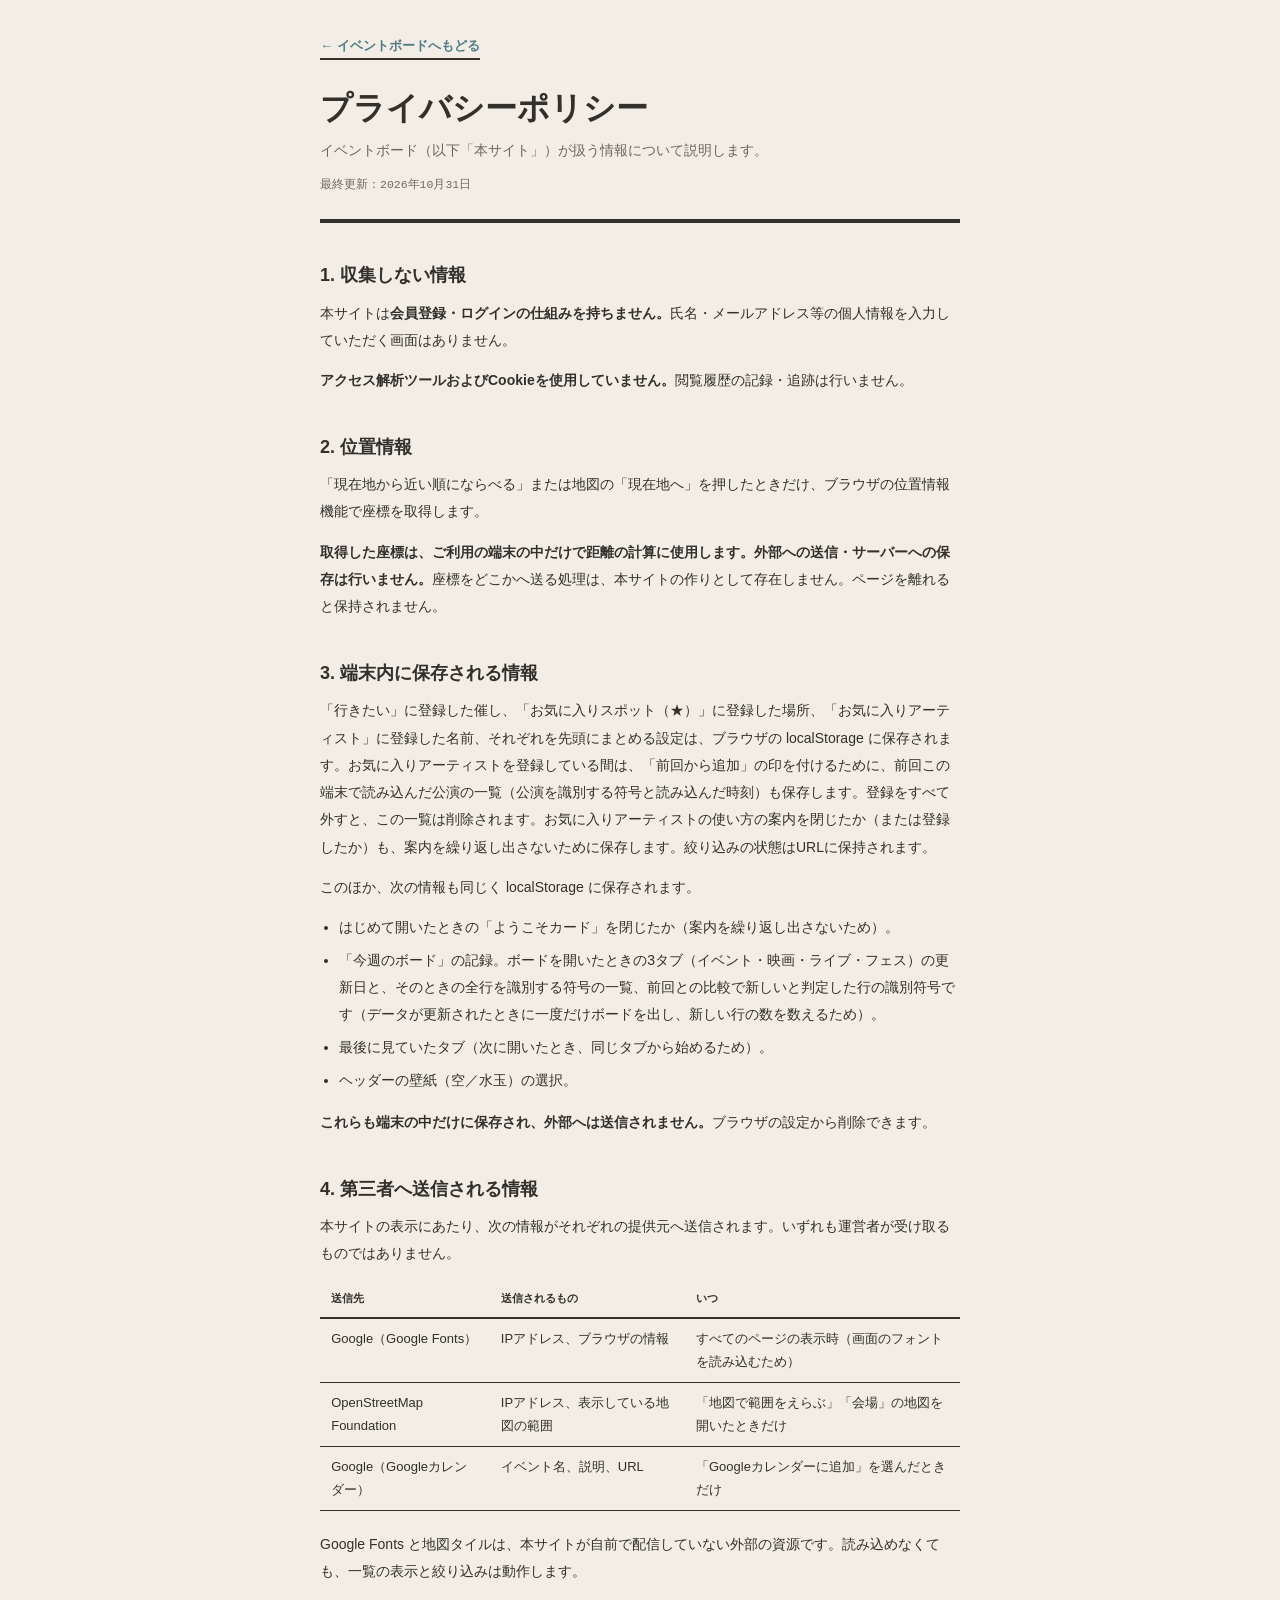
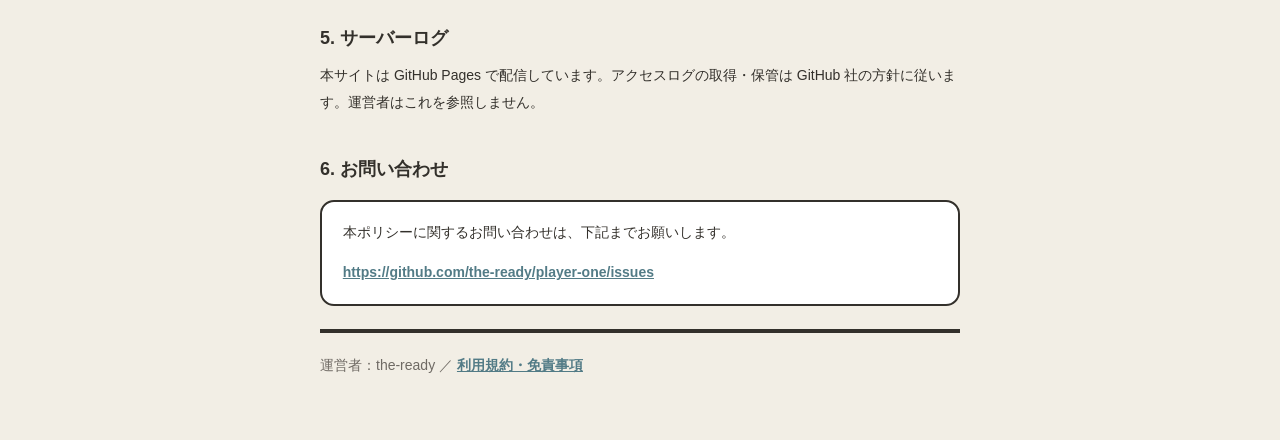
==== commit 7dd2e457: "UI点検の指摘をすべて直し、会場シートの★を見出しの横へ移す 今週のボード - 題名・ボタンの長押しでも止め、離しても押した扱いにしない - ページ送りでフォーカスが外れて Esc・矢印が効かなくなる" ====
--- a/privacy.html
+++ b/privacy.html
@@ -37,7 +37,7 @@
       <p class="legal-lead">
         イベントボード（以下「本サイト」）が扱う情報について説明します。
       </p>
-      <p class="legal-updated">最終更新：2026年8月10日</p>
+      <p class="legal-updated">最終更新：2026年10月31日</p>
 
       <h2>1. 収集しない情報</h2>
       <p>
@@ -64,6 +64,17 @@
         localStorage
         に保存されます。お気に入りアーティストを登録している間は、「前回から追加」の印を付けるために、前回この端末で読み込んだ公演の一覧（公演を識別する符号と読み込んだ時刻）も保存します。登録をすべて外すと、この一覧は削除されます。お気に入りアーティストの使い方の案内を閉じたか（または登録したか）も、案内を繰り返し出さないために保存します。絞り込みの状態はURLに保持されます。
       </p>
+      <p>このほか、次の情報も同じく localStorage に保存されます。</p>
+      <ul>
+        <li>
+          はじめて開いたときの「ようこそカード」を閉じたか（案内を繰り返し出さないため）。
+        </li>
+        <li>
+          「今週のボード」の記録。ボードを開いたときの3タブ（イベント・映画・ライブ・フェス）の更新日と、そのときの全行を識別する符号の一覧、前回との比較で新しいと判定した行の識別符号です（データが更新されたときに一度だけボードを出し、新しい行の数を数えるため）。
+        </li>
+        <li>最後に見ていたタブ（次に開いたとき、同じタブから始めるため）。</li>
+        <li>ヘッダーの壁紙（空／水玉）の選択。</li>
+      </ul>
       <p>
         <strong>これらも端末の中だけに保存され、外部へは送信されません。</strong
         >ブラウザの設定から削除できます。
--- a/assets/app.css
+++ b/assets/app.css
@@ -215,8 +215,8 @@
   gap: 0.6rem;
   align-items: center;
 }
-/* .tab-chip は押せるので min-height 44px を確保する。隣に並ぶ .stat-chip は
-   押せないが、同じ行で高さがずれると不揃いに見えるので同じ寸法にそろえる。 */
+/* .tab-chip は押せるので min-height 44px を確保する。隣に並ぶ .stat-chip も
+   今は押せる（今週のボードを開く。末尾の › はそのしるし）ので、同じ寸法にそろえる。 */
 .stat-chip {
   display: inline-flex;
   align-items: center;
@@ -900,6 +900,13 @@
   ) {
   background: #222951;
 }
+/* 限定・追加販売のタグは、昼は --sunny の塗りに --on-accent（昼は白）の文字。夜は塗りを上の藍へ
+   替えるが、--on-accent は夜に「明るい塗りの上の濃い文字」の色（#2a2438）になるため、
+   藍の上では 1.1:1 で読めなかった。夜は、塗りが暗いぶん文字を明るい黄（--sunny）にして、
+   昼の「黄のタグ」という識別を保つ */
+html.sky-night .card .ts-tag.limited {
+  color: var(--sunny);
+}
 html.sky-night .card :is(.price-compare, .coupon-note) {
   border-color: var(--line);
 }
@@ -2856,6 +2863,18 @@
   font-weight: 900;
   font-size: 17px;
   margin: 0;
+}
+/* 会場シートの見出し。会場名と★を1かたまりにして、閉じるボタンだけを右端へ離す。
+   名前が長いときは名前のほうが折り返し、★は押しどころを保ったまま名前の右に残る */
+.ps-title {
+  display: flex;
+  align-items: center;
+  flex: 1;
+  min-width: 0;
+}
+.ps-star {
+  flex: none;
+  display: inline-flex;
 }
 .map-sheet-help {
   margin: 0;
@@ -3798,6 +3817,34 @@
 .venue-rows .star-btn::after {
   inset: 0;
 }
+/* 会場シートの見出しの横の★（cards.js の starBtnHtml の head）。見た目の規則はカードの★と同じ
+   （塗りが登録済み・縁だけが未登録）で、文字は添えない。押す範囲は閉じるボタンと同じ 44px 角。
+   カードの★のように ::after で広げないのは、右隣が会場名・左隣がシートの縁で広げる余白が無く、
+   見えている枠がそのまま押せる範囲のほうが押し間違えにくいため */
+.star-head {
+  flex: none;
+  width: 44px;
+  height: 44px;
+  margin: 0 0 0 0.1rem;
+  vertical-align: baseline;
+  border-radius: 50%;
+}
+.star-head::after {
+  display: none;
+}
+.star-head svg {
+  width: 28px;
+  height: 28px;
+}
+/* 触って離した指の下に :hover が残る端末では、外した直後も黄色のままになり、
+   「外れた」が塗りの有無でしか分からなくなる。ホバーできる端末だけ色を変える */
+@media (hover: none) {
+  .star-head:not([aria-pressed="true"]):hover {
+    color: var(--text-faint);
+  }
+}
+/* 会場の★の文字つきの大きなボタンは廃止した（見出しの横の★に移した）。
+   この形は、アーティストのシートの人のボタン（.art-big）が引き続き使う */
 .star-big {
   display: inline-flex;
   align-items: center;
@@ -4670,3 +4717,753 @@
     word-break: break-all;
   }
 }
+
+/* ---------- ようこそカードと今週のボード（設計書 第5.15・5.16節） ----------
+   骨格は .map-sheet / .map-sheet-inner を使い回す。夜・昼の空モードの色（--sheet・--text・各 tint）は
+   .map-sheet-inner の規則がそのまま効くので、ここでは大きさと中身だけを定める。
+   ようこそカードは、地図シートと違い、全画面ではなくスマホでも中央のカードにする（一覧の前に出る
+   案内なので、背面が見えているほうが「閉じれば元の画面に戻る」ことが伝わる）。
+   今週のボードは、画面を占有する（.wk-*。下）。 */
+.onb-sheet {
+  align-items: center;
+  justify-content: center;
+  padding: 1rem;
+}
+/* 素早い2回タップ（iPhone の二度押しでの拡大）を無効にする。「つぎへ」を続けて押す案内なので、
+   2回目が拡大と取られると、枚も送られず画面だけ大きくなる */
+.onb-sheet,
+.onb-inner {
+  touch-action: manipulation;
+}
+.onb-inner {
+  position: relative;
+  width: min(400px, 100%);
+  height: auto;
+  max-height: 100%;
+  border: 4px solid var(--ink);
+  border-radius: 24px;
+  box-shadow: 6px 6px 0 var(--ink);
+}
+/* 枠は、空白を押したときにフォーカスをシートの中へ留めるためだけに tabindex="-1" を持つ。輪郭は出さない */
+.onb-inner:focus {
+  outline: none;
+}
+.onb-x {
+  position: absolute;
+  top: 0.6rem;
+  right: 0.6rem;
+  z-index: 2;
+}
+.onb-art {
+  display: grid;
+  place-items: center;
+  flex: none;
+  height: 180px;
+  border-bottom: 3px solid var(--ink);
+}
+.onb-art svg {
+  max-width: 100%;
+  height: auto;
+}
+.onb-body {
+  padding: 1rem 1.3rem 1.2rem;
+  overflow-y: auto;
+}
+.onb-step {
+  margin: 0;
+  font-family: var(--font-mono);
+  font-size: 12px;
+  font-weight: 700;
+  color: var(--text-soft);
+}
+.onb-title {
+  text-wrap: balance;
+  margin: 0.2rem 0 0.5rem;
+  font-family: var(--font-display);
+  font-weight: 900;
+  font-size: 21px;
+  line-height: 1.4;
+}
+/* 3枚で文の長さが違う。枚が変わるたびに下のボタンが動かないよう、一番長い文に高さを合わせる */
+.onb-text {
+  margin: 0;
+  min-height: 7.2em;
+  font-size: 14px;
+  line-height: 1.7;
+}
+/* 点は押せるボタン。押しどころは 24×24px 以上（WCAG 2.2 の 2.5.8）にし、見える点は今の大きさのまま、
+   ボタンの中に置く。点の間隔は、ボタンの幅ぶん（24px）になる */
+.onb-dots {
+  display: flex;
+  justify-content: center;
+  margin: 0.5rem 0;
+}
+.onb-dot {
+  display: grid;
+  place-items: center;
+  min-width: 24px;
+  height: 24px;
+  padding: 0;
+  border: 0;
+  border-radius: 999px;
+  background: none;
+}
+.onb-dot i {
+  width: 8px;
+  height: 8px;
+  border: 2px solid var(--text-soft);
+  border-radius: 50%;
+}
+.onb-dot.on i {
+  width: 22px;
+  border-radius: 999px;
+  border-color: var(--text);
+  background: var(--text);
+}
+.onb-nav {
+  display: flex;
+  align-items: center;
+  justify-content: space-between;
+  gap: 0.6rem;
+}
+.onb-skip {
+  min-height: 44px;
+  padding: 0 0.5rem;
+  border: 0;
+  background: none;
+  color: var(--text);
+  font: inherit;
+  font-weight: 700;
+  text-decoration: underline;
+  text-underline-offset: 3px;
+  cursor: pointer;
+}
+.onb-skip[hidden] {
+  display: none;
+}
+.onb-nav .map-btn.primary {
+  flex: 0 0 auto;
+  min-width: 9em;
+  margin-left: auto;
+  /* 全 button に text-align:left を掛けているため、幅を広げた主ボタンは文字が左に寄る */
+  text-align: center;
+}
+
+/* 背の低い画面。絵(180px)・本文・ボタンが縦に積まれると、スマホを横にした高さ（320〜390px）には
+   収まらず、本文が自分の中でスクロールして、見出しが絵の下に隠れたままになる。
+   縦向きでも小さい端末（高さ600px以下）では絵を縮め、横向きなど幅のある背の低い画面では、
+   絵を左・本文を右に並べて縦を節約する。どちらも見出しから読める位置を基準にする。 */
+@media (max-height: 600px) {
+  .onb-art {
+    height: 128px;
+  }
+  .onb-art svg {
+    height: 100%;
+    width: auto;
+    max-width: 100%;
+    padding: 0.4rem 0;
+  }
+  .onb-body {
+    padding-top: 0.8rem;
+    padding-bottom: 0.9rem;
+  }
+}
+@media (max-height: 480px) and (min-width: 480px) {
+  .onb-sheet {
+    padding: 0.5rem;
+  }
+  .onb-inner {
+    flex-direction: row;
+    width: min(720px, 100%);
+  }
+  .onb-art {
+    width: 36%;
+    height: auto;
+    border-right: 3px solid var(--ink);
+    border-bottom: 0;
+  }
+  .onb-art svg {
+    width: 100%;
+    height: auto;
+    padding: 0;
+  }
+  .onb-body {
+    flex: 1;
+    min-width: 0;
+    /* 右上の × が、見出しに重ならないようにする */
+    padding: 0.6rem 1rem 0.7rem;
+  }
+  .onb-step,
+  .onb-title {
+    padding-right: 2.6rem;
+  }
+  .onb-title {
+    font-size: 18px;
+  }
+  /* 枚ごとに文の長さが違うので、ボタンが動かないよう4行ぶんの高さを取っておく（幅が狭い 568px で
+     一番長い文が4行になる） */
+  .onb-text {
+    min-height: 6.4em;
+    font-size: 13px;
+    line-height: 1.6;
+  }
+  .onb-dots {
+    margin: 0.2rem 0;
+  }
+}
+
+/* 今週のボード：画面を占有するストーリー。ページごとに色の違う地の上へ、白い大きな文字を置く。
+   色は昼夜の空モードの変数を使わず固定する。地が昼夜で変わらない濃い色なので、白い文字の対比が
+   どの時間帯でも同じに保てるため（どの色も白との対比は 4.5:1 以上）。
+   中身は幅 520px の列に収め、広い画面では地だけが全面に広がる。 */
+.wk-sheet {
+  align-items: stretch;
+  padding: 0;
+  background: #33302b;
+}
+/* ボードが開いている間の本文（ui-weekly.js の coverBackground）。ボードが全面を覆うので、
+   背面は inert ではなく、中身を計算も描画もしない状態にする。箱の高さは、開く直前の値を
+   --wk-main-h で保つ（保たないと、閉じたあとのスクロール位置が先頭へ寄る） */
+main.wk-under {
+  content-visibility: hidden;
+  contain-intrinsic-block-size: var(--wk-main-h);
+}
+.wk-inner {
+  position: relative;
+  --wk-ink: #33302b;
+  --wk-mute: #5f5a54;
+  display: flex;
+  flex-direction: column;
+  width: 100%;
+  height: 100%;
+  overflow: hidden;
+  background: linear-gradient(160deg, #7b6b9b, #b3566e);
+  color: #fff;
+  /* 長押しは「止めて読む」操作に使うので、iPhone などの文字選択（コピーの吹き出し・拡大鏡）と
+     リンクの長押しメニューを出さない。選択が始まると指の動きが奪われ、止める操作も途切れるため */
+  -webkit-user-select: none;
+  user-select: none;
+  -webkit-touch-callout: none;
+  /* 右をタップして続けて送るとき、素早い2回のタップが「拡大」と解釈されて画面が拡大されないようにする */
+  touch-action: manipulation;
+}
+.wk-inner:focus {
+  outline: none;
+}
+.wk-inner[data-page="fav"] {
+  background: linear-gradient(160deg, #906d2c, #b3566e);
+}
+.wk-inner[data-page="weekend"] {
+  background: linear-gradient(160deg, #b3566e, #a36644);
+}
+.wk-inner[data-page="free"] {
+  background: linear-gradient(160deg, #4b7e72, #527b86);
+}
+.wk-inner[data-page="movies"] {
+  background: linear-gradient(160deg, #527b86, #7b6b9b);
+}
+.wk-inner[data-page="last"] {
+  background: linear-gradient(160deg, #33302b, #7b6b9b);
+}
+.wk-col {
+  display: flex;
+  flex-direction: column;
+  width: min(520px, 100%);
+  height: 100%;
+  margin: 0 auto;
+}
+/* 進捗の棒。いま見ているページの棒だけが animation で満ちていき、満ちきると次へ送る（ui-weekly.js）。
+   幅ではなく transform で動かすので、レイアウトを触らない */
+.wk-bars {
+  display: flex;
+  flex: none;
+  gap: 4px;
+  padding: max(14px, env(safe-area-inset-top)) 14px 8px;
+}
+.wk-bar {
+  position: relative;
+  flex: 1;
+  height: 4px;
+  overflow: hidden;
+  border-radius: 9px;
+  background: rgba(255, 255, 255, 0.35);
+}
+.wk-fill {
+  position: absolute;
+  inset: 0;
+  background: #fff;
+  transform: scaleX(0);
+  transform-origin: left;
+}
+.wk-bar.done .wk-fill {
+  transform: scaleX(1);
+}
+.wk-bar.cur .wk-fill {
+  animation: wk-fill var(--wk-dur, 7s) linear forwards;
+}
+/* 止めている間は、進捗もその場で止まる */
+.is-paused .wk-bar.cur .wk-fill {
+  animation-play-state: paused;
+}
+@keyframes wk-fill {
+  to {
+    transform: scaleX(1);
+  }
+}
+.wk-top {
+  display: flex;
+  flex: none;
+  align-items: center;
+  justify-content: space-between;
+  gap: 0.6rem;
+  padding: 2px 14px;
+}
+.wk-who {
+  display: flex;
+  align-items: center;
+  gap: 8px;
+  min-width: 0;
+  margin: 0;
+  font-size: 12px;
+  font-weight: 700;
+}
+/* 320px 幅では題名と更新日が並びきらず、語の途中で折り返す。折り返さず、足りない分は題名を「…」で省く
+   （更新日のほうが、見に来た目的に近い）。読み上げの名前（aria-labelledby）は省かれない全文のまま */
+.wk-who > span:not(.wk-av) {
+  white-space: nowrap;
+}
+#weeklyTitle {
+  min-width: 0;
+  overflow: hidden;
+  text-overflow: ellipsis;
+}
+.wk-av {
+  display: grid;
+  flex: none;
+  place-items: center;
+  width: 28px;
+  height: 28px;
+  border: 2px solid var(--wk-ink);
+  border-radius: 50%;
+  background: #fff;
+  color: var(--wk-ink);
+}
+.wk-when {
+  font-weight: 500;
+  opacity: 0.92;
+}
+.wk-ctl {
+  display: flex;
+  flex: none;
+  gap: 0.4rem;
+}
+/* 色つきの地の上の丸いボタン。白い縁と白い印で、地の色が変わっても読める */
+.wk-round {
+  display: flex;
+  align-items: center;
+  justify-content: center;
+  width: 40px;
+  height: 40px;
+  padding: 0;
+  border: 2px solid #fff;
+  border-radius: 50%;
+  background: rgba(255, 255, 255, 0.15);
+  color: #fff;
+  font-size: 18px;
+  font-weight: 700;
+  line-height: 1;
+}
+.wk-pause .ico-play {
+  display: none;
+}
+.wk-pause[aria-pressed="true"] .ico-pause {
+  display: none;
+}
+.wk-pause[aria-pressed="true"] .ico-play {
+  display: block;
+}
+/* 中身は縦の真ん中に置く。溢れるときは、上が切れないよう auto の余白で寄せてからスクロールさせる */
+.wk-body {
+  display: flex;
+  flex: 1;
+  flex-direction: column;
+  min-height: 0;
+  overflow-y: auto;
+  padding: 0.6rem 22px;
+}
+/* まだ下に続きがあるときだけ、下端をフェードさせる（ui-weekly.js の syncMore）。背の低い画面では
+   本文の一部しか見えず、スクロールできることが見た目では分からないため。マスクは枠に掛かり、
+   中身がスクロールしても下端に固定されるので、いちばん下まで読めば（.has-more が外れて）消える */
+.wk-body.has-more {
+  -webkit-mask-image: linear-gradient(#000 calc(100% - 32px), transparent);
+  mask-image: linear-gradient(#000 calc(100% - 32px), transparent);
+}
+.wk-page {
+  margin: auto 0;
+  animation: wk-in 0.3s ease;
+}
+@keyframes wk-in {
+  from {
+    opacity: 0;
+    transform: translateX(14px);
+  }
+}
+.wk-h {
+  text-wrap: balance;
+  margin: 0 0 0.6rem;
+  font-family: var(--font-display);
+  font-weight: 900;
+  font-size: 30px;
+  line-height: 1.3;
+  text-shadow: 3px 3px 0 rgba(0, 0, 0, 0.18);
+}
+.wk-kicker,
+.wk-range {
+  margin: 0;
+  font-size: 14px;
+  opacity: 0.95;
+}
+.wk-big {
+  margin: 0.3rem 0;
+  font-family: var(--font-mono);
+  font-weight: 700;
+  font-size: 64px;
+  line-height: 1;
+}
+.wk-big small {
+  margin-left: 0.15em;
+  font-size: 20px;
+}
+.wk-sub,
+.wk-note,
+.wk-text {
+  margin: 0 0 0.6rem;
+  font-size: 14px;
+  line-height: 1.7;
+  opacity: 0.95;
+}
+.wk-note {
+  margin: 0.8rem 0 0;
+}
+.wk-updates,
+.wk-list {
+  display: grid;
+  gap: 8px;
+  margin: 14px 0 0;
+  padding: 0;
+  list-style: none;
+}
+/* 白い札。地の色にかかわらず、中の文字はインク色で読める */
+.wk-updates li,
+.wk-item {
+  border: 2.5px solid var(--wk-ink);
+  border-radius: 14px;
+  background: rgba(255, 255, 255, 0.95);
+  color: var(--wk-ink);
+  box-shadow: 3px 3px 0 rgba(0, 0, 0, 0.25);
+}
+.wk-updates li {
+  display: flex;
+  align-items: center;
+  gap: 0.6rem;
+  padding: 8px 12px;
+  font-size: 13px;
+}
+.wk-updates li span {
+  flex: 1;
+}
+.wk-updates li b {
+  font-family: var(--font-mono);
+}
+.wk-updates li em {
+  padding: 0 0.55rem;
+  border-radius: 999px;
+  background: #b3566e;
+  color: #fff;
+  font-size: 11px;
+  font-style: normal;
+  font-weight: 700;
+}
+.wk-item {
+  display: block;
+  width: 100%;
+  min-height: 44px;
+  padding: 8px 12px;
+  font: inherit;
+  text-align: left;
+  cursor: pointer;
+}
+.wk-item b {
+  display: block;
+  font-size: 13px;
+  line-height: 1.45;
+}
+.wk-item span {
+  display: block;
+  margin-top: 2px;
+  font-family: var(--font-mono);
+  font-size: 11px;
+  color: var(--wk-mute);
+}
+.wk-group {
+  margin-top: 14px;
+}
+.wk-group h3 {
+  display: flex;
+  align-items: center;
+  gap: 0.45rem;
+  margin: 0;
+  font-size: 14px;
+}
+.wk-group h3 em {
+  margin-left: auto;
+  font-size: 12px;
+  font-style: normal;
+  opacity: 0.95;
+}
+.wk-kind {
+  padding: 0 0.5rem;
+  border: 2px solid var(--wk-ink);
+  border-radius: 999px;
+  background: #fff;
+  color: var(--wk-ink);
+  font-size: 11px;
+  font-weight: 700;
+}
+.wk-rest {
+  margin: 0.3rem 0 0;
+  font-size: 12px;
+  opacity: 0.95;
+}
+.wk-art {
+  display: flex;
+  justify-content: center;
+  margin: 0 0 0.8rem;
+}
+/* 下に固定するボタン。ボタンは縦に並べ、1行に収める */
+.wk-cta {
+  display: flex;
+  flex: none;
+  flex-direction: column;
+  gap: 0.6rem;
+  padding: 0.4rem 22px max(28px, env(safe-area-inset-bottom));
+}
+.wk-cta .map-btn,
+.wk-cta .map-btn.primary {
+  flex: none;
+  min-width: 0;
+  min-height: 48px;
+  padding: 0.6rem 1rem;
+  border-color: var(--wk-ink);
+  font-size: 15px;
+  text-align: center;
+  box-shadow: 3px 3px 0 var(--wk-ink);
+}
+.wk-cta .map-btn {
+  background: #fff;
+  color: var(--wk-ink);
+}
+.wk-cta .map-btn.primary {
+  background: #b3566e;
+  color: #fff;
+}
+.wk-hint {
+  margin: 0;
+  padding-top: 0.4rem;
+  font-size: 12px;
+  text-align: center;
+  opacity: 0.92;
+}
+/* 前へ／次へ。見た目はタップの位置で進むので要らない。キーボードと読み上げの人にだけ、
+   フォーカスが来たとき、画面の左右の真ん中に出す */
+.wk-step {
+  position: absolute;
+  top: 50%;
+  width: 1px;
+  height: 1px;
+  margin: -1px;
+  padding: 0;
+  overflow: hidden;
+  clip: rect(0, 0, 0, 0);
+  white-space: nowrap;
+  border: 0;
+}
+.wk-step:focus {
+  width: auto;
+  height: auto;
+  min-height: 44px;
+  margin: -22px 0 0;
+  padding: 0.4rem 1rem;
+  overflow: visible;
+  clip: auto;
+  border: 2.5px solid var(--wk-ink);
+  border-radius: 999px;
+  background: #fff;
+  color: var(--wk-ink);
+  font-size: 14px;
+  font-weight: 700;
+  box-shadow: 3px 3px 0 var(--wk-ink);
+}
+.wk-step[disabled] {
+  display: none;
+}
+.wk-prev {
+  left: 0.8rem;
+}
+.wk-next {
+  right: 0.8rem;
+}
+/* 背の低い画面（小さいスマホ・横向き）では、文字と数字を縮めて、1ページが収まるようにする */
+@media (max-height: 720px) {
+  .wk-h {
+    font-size: 24px;
+  }
+  .wk-big {
+    font-size: 48px;
+  }
+  .wk-art {
+    display: none;
+  }
+  .wk-group {
+    margin-top: 10px;
+  }
+  .wk-cta {
+    padding-bottom: max(16px, env(safe-area-inset-bottom));
+  }
+}
+/* 320px 前後では、帯の余白・丸ボタン・文字をわずかに詰めて、省かずに収める */
+@media (max-width: 340px) {
+  .wk-top {
+    gap: 0.4rem;
+    padding-right: 10px;
+    padding-left: 10px;
+  }
+  .wk-who {
+    gap: 6px;
+    font-size: 11px;
+  }
+  .wk-round {
+    width: 34px;
+    height: 34px;
+  }
+  .wk-ctl {
+    gap: 0.3rem;
+  }
+}
+/* さらに背の低い画面（スマホを横にした高さ 320〜430px）。帯・ボタンで縦が尽きて、本文が2〜3割しか
+   見えず、週末のページは題名の札がほとんど隠れる。帯とボタンを細くし、下のボタンは横に並べる（折り返しは許す）。
+   それでも溢れるぶんは、本文だけがスクロールする（下端のフェードが手がかり） */
+@media (max-height: 480px) {
+  .wk-bars {
+    padding: max(6px, env(safe-area-inset-top)) 14px 4px;
+  }
+  .wk-top {
+    padding-top: 0;
+    padding-bottom: 0;
+  }
+  .wk-av {
+    width: 24px;
+    height: 24px;
+  }
+  .wk-round {
+    width: 32px;
+    height: 32px;
+    font-size: 16px;
+  }
+  .wk-body {
+    padding-top: 0.3rem;
+    padding-bottom: 0.3rem;
+  }
+  .wk-h {
+    margin-bottom: 0.25rem;
+    font-size: 20px;
+  }
+  .wk-kicker,
+  .wk-range {
+    font-size: 12px;
+  }
+  .wk-big {
+    margin: 0.1rem 0;
+    font-size: 34px;
+  }
+  .wk-big small {
+    font-size: 14px;
+  }
+  .wk-sub,
+  .wk-note,
+  .wk-text {
+    margin-bottom: 0.3rem;
+    font-size: 12px;
+    line-height: 1.5;
+  }
+  .wk-note {
+    margin-top: 0.4rem;
+  }
+  .wk-updates,
+  .wk-list {
+    gap: 5px;
+    margin-top: 8px;
+  }
+  .wk-updates li {
+    padding: 4px 10px;
+  }
+  .wk-item {
+    min-height: 36px;
+    padding: 4px 10px;
+  }
+  .wk-group {
+    margin-top: 6px;
+  }
+  .wk-cta {
+    flex-flow: row wrap;
+    gap: 0.5rem;
+    padding: 0.3rem 22px max(10px, env(safe-area-inset-bottom));
+  }
+  .wk-cta .map-btn,
+  .wk-cta .map-btn.primary {
+    flex: 1 1 11em;
+    min-height: 40px;
+    padding: 0.3rem 0.6rem;
+    font-size: 13px;
+  }
+  .wk-hint {
+    flex: 1;
+    padding-top: 0;
+  }
+}
+@media (prefers-reduced-motion: reduce) {
+  .wk-page {
+    animation: none;
+  }
+  .wk-bar.cur .wk-fill {
+    animation: none;
+    transform: scaleX(1);
+  }
+  /* 再開を押した人（ui-weekly.js が .is-resumed を付ける）の棒だけは動かす。上の animation: none では
+     animationend が来ず、再開しても進まないため。animation の一括指定は一時停止（.is-paused）の指定を
+     打ち消してしまうので、必要な4つだけを個別に書く */
+  .wk-sheet.is-resumed .wk-bar.cur .wk-fill {
+    animation-name: wk-fill;
+    animation-duration: var(--wk-dur, 7s);
+    animation-timing-function: linear;
+    animation-fill-mode: forwards;
+    transform: scaleX(0);
+  }
+}
+
+/* 「最終更新日」はボタンでもある（今週のボードが開く）。日付の表示と見分けがつくよう、
+   末尾に小さな › を置く。色は文字と同じ（currentColor）にして、昼も夜も文字と同じ対比（3:1 以上）で
+   読めるようにする。幅は 12px ＋ 余白だけ増えるが、チップの高さ（44px）と並びは変わらない。
+   日付の数字に寄せて置くのは、離れると「別の部品」に見えて手がかりにならないため */
+button.stat-chip {
+  color: inherit;
+  line-height: inherit;
+  text-align: left;
+  cursor: pointer;
+}
+.stat-chip .stat-go {
+  flex: none;
+  width: 12px;
+  height: 12px;
+  margin-left: -0.15em;
+}
